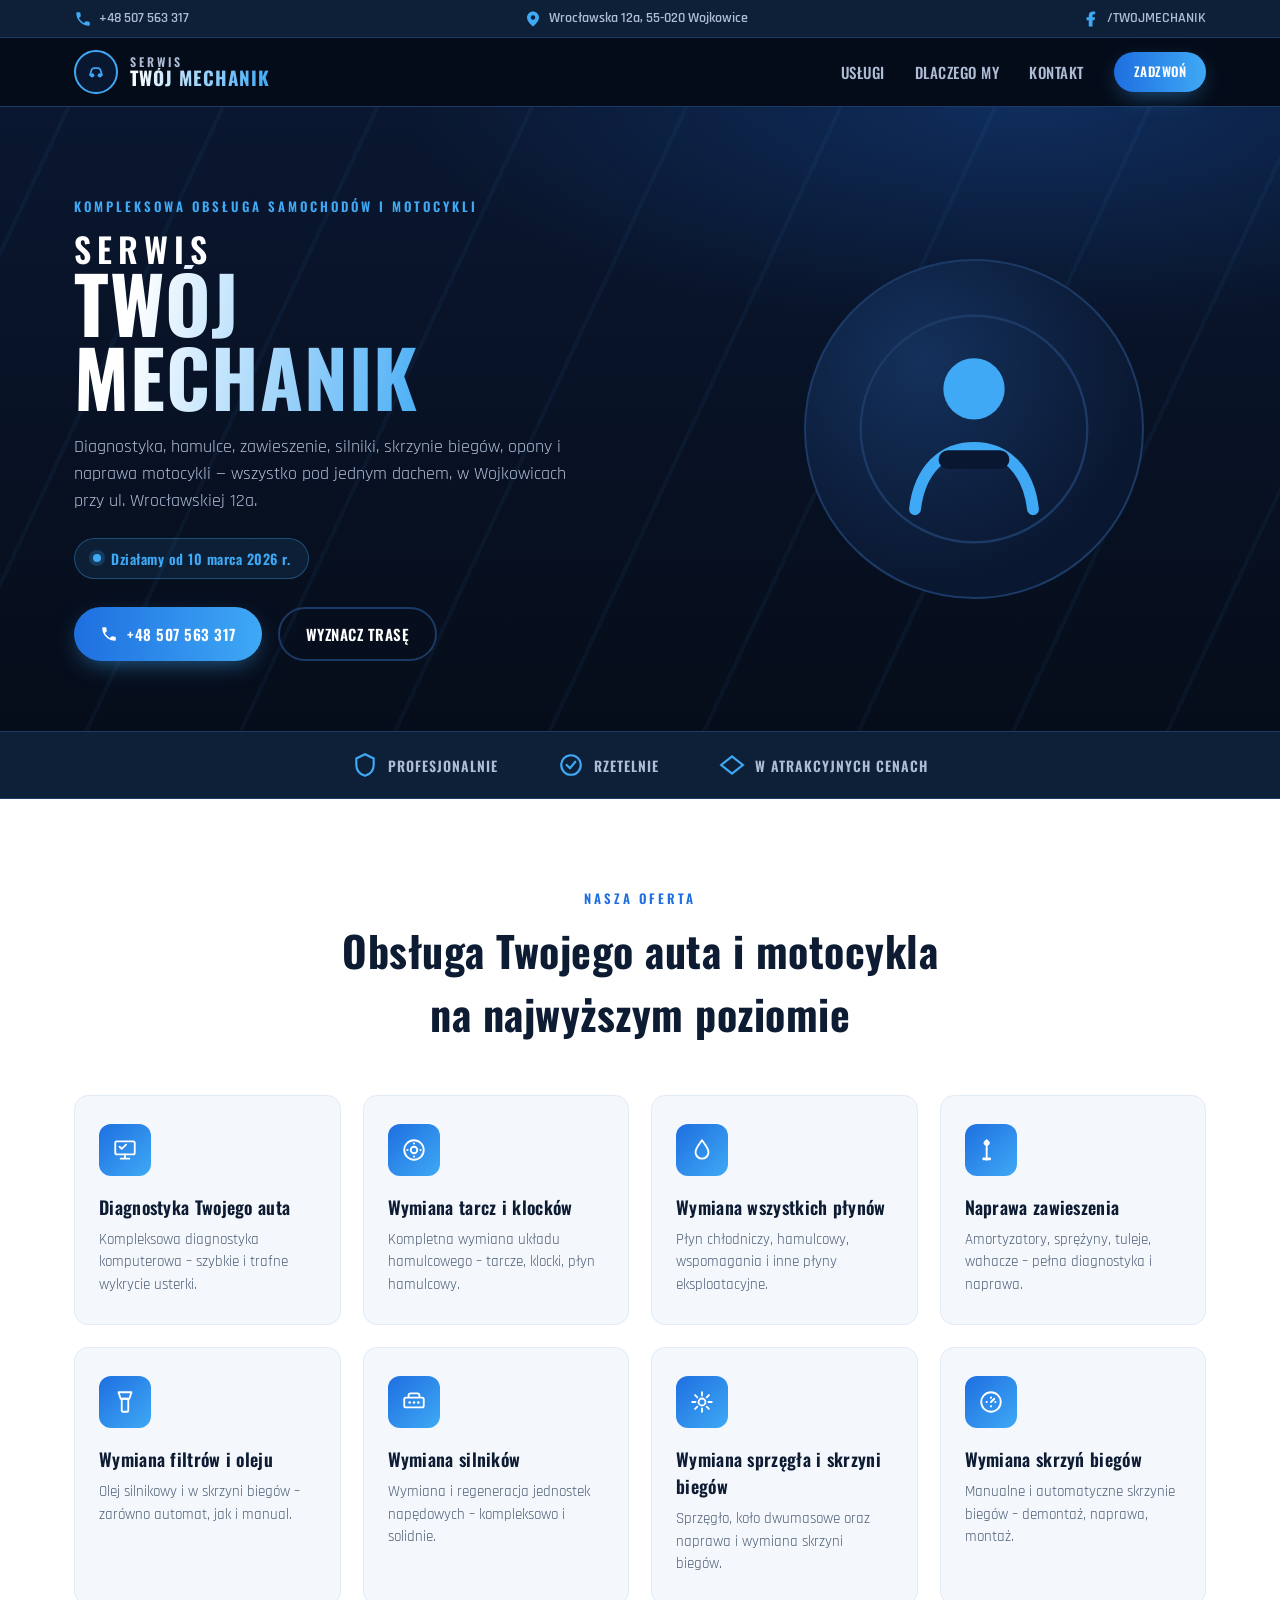
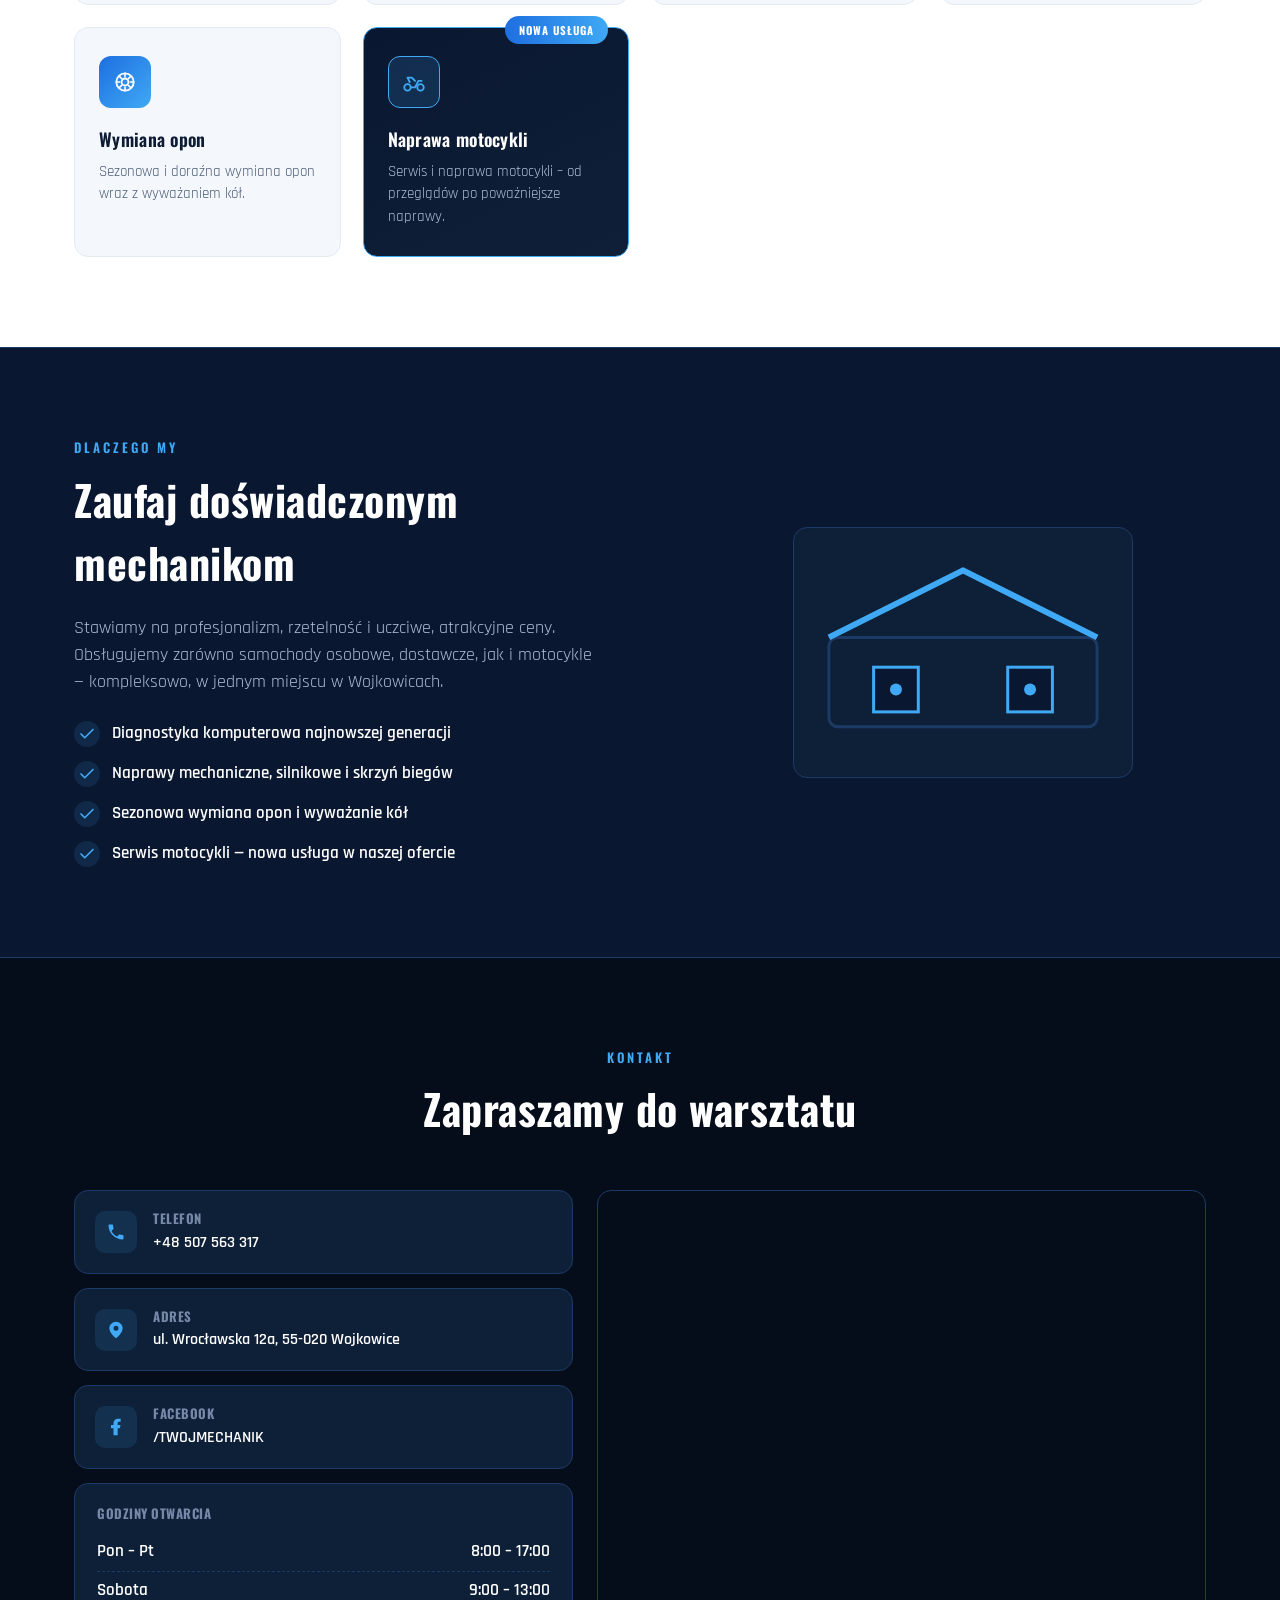
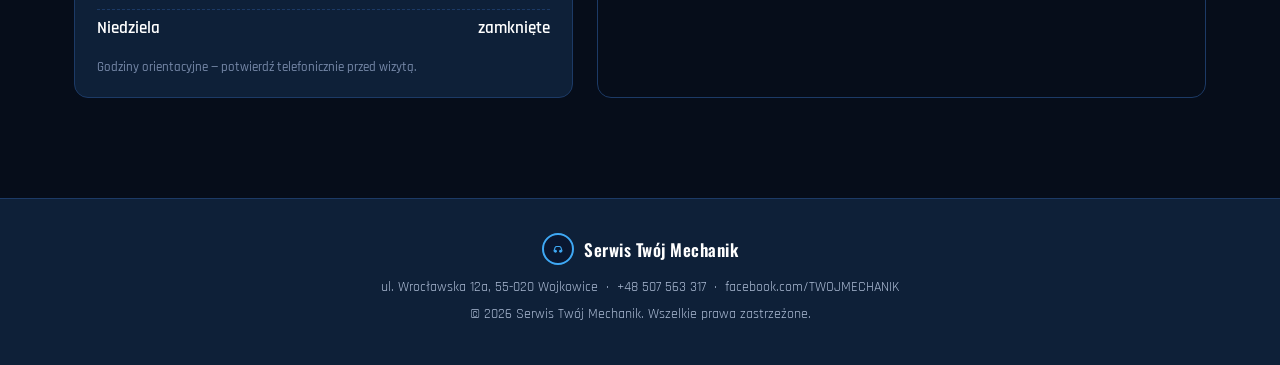
==== index.html @ d45b9e7a "Add landing page for Serwis Twój Mechanik Single-page site styled after the promotional flyer: dark " ====
<!DOCTYPE html>
<html lang="pl">
<head>
<meta charset="UTF-8">
<meta name="viewport" content="width=device-width, initial-scale=1.0">
<title>Twój Mechanik – Serwis Samochodowy i Motocyklowy | Wojkowice</title>
<meta name="description" content="Serwis Twój Mechanik w Wojkowicach – kompleksowa obsługa samochodów i motocykli. Diagnostyka, hamulce, zawieszenie, silniki, skrzynie biegów, opony. Profesjonalnie, rzetelnie, w atrakcyjnych cenach.">
<meta name="theme-color" content="#0a1730">

<meta property="og:type" content="business.business">
<meta property="og:title" content="Serwis Twój Mechanik – Wojkowice">
<meta property="og:description" content="Kompleksowa obsługa samochodów i motocykli. Diagnostyka, hamulce, zawieszenie, silniki, skrzynie biegów, opony, naprawa motocykli.">
<meta property="og:locale" content="pl_PL">

<link rel="icon" href="data:image/svg+xml,%3Csvg xmlns='http://www.w3.org/2000/svg' viewBox='0 0 100 100'%3E%3Crect width='100' height='100' rx='20' fill='%230a1730'/%3E%3Cpath d='M25 62 L32 40 Q35 34 42 34 L58 34 Q65 34 68 40 L75 62' stroke='%233fa9f5' stroke-width='6' fill='none' stroke-linecap='round' stroke-linejoin='round'/%3E%3Ccircle cx='34' cy='64' r='8' fill='%233fa9f5'/%3E%3Ccircle cx='66' cy='64' r='8' fill='%233fa9f5'/%3E%3C/svg%3E">

<link rel="preconnect" href="https://fonts.googleapis.com">
<link rel="preconnect" href="https://fonts.gstatic.com" crossorigin>
<link href="https://fonts.googleapis.com/css2?family=Oswald:wght@500;600;700&family=Rajdhani:wght@500;600;700&display=swap" rel="stylesheet">

<link rel="stylesheet" href="css/style.css">
</head>
<body>

<div class="topbar">
  <div class="container topbar-inner">
    <a href="tel:+48507563317" class="topbar-item">
      <svg class="icon-sm" viewBox="0 0 24 24"><path d="M6.6 10.8c1.4 2.8 3.8 5.1 6.6 6.6l2.2-2.2c.3-.3.7-.4 1-.2 1.1.4 2.3.6 3.6.6.6 0 1 .4 1 1V20c0 .6-.4 1-1 1C10.9 21 3 13.1 3 3.9c0-.6.4-1 1-1h3.5c.6 0 1 .4 1 1 0 1.2.2 2.4.6 3.6.1.4 0 .8-.3 1L6.6 10.8z"/></svg>
      +48 507 563 317
    </a>
    <a href="https://www.google.com/maps/search/?api=1&query=Wroc%C5%82awska+12a%2C+55-020+Wojkowice" target="_blank" rel="noopener" class="topbar-item">
      <svg class="icon-sm" viewBox="0 0 24 24"><path d="M12 2C7.6 2 4 5.6 4 10c0 6 8 12 8 12s8-6 8-12c0-4.4-3.6-8-8-8zm0 11a3 3 0 110-6 3 3 0 010 6z"/></svg>
      Wrocławska 12a, 55-020 Wojkowice
    </a>
    <a href="https://www.facebook.com/TWOJMECHANIK" target="_blank" rel="noopener" class="topbar-item topbar-fb">
      <svg class="icon-sm" viewBox="0 0 24 24"><path d="M14 13.5h2.5l1-4H14v-2c0-1 .3-1.8 1.9-1.8H17.6V2.1C17.3 2.1 16 2 14.5 2 11.3 2 9 4 9 7.5v2H6v4h3V22h5V13.5z"/></svg>
      /TWOJMECHANIK
    </a>
  </div>
</div>

<header class="navbar">
  <div class="container navbar-inner">
    <a href="#top" class="logo">
      <span class="logo-badge">
        <svg viewBox="0 0 100 100"><path d="M25 62 L32 40 Q35 34 42 34 L58 34 Q65 34 68 40 L75 62" stroke="#3fa9f5" stroke-width="7" fill="none" stroke-linecap="round" stroke-linejoin="round"/><circle cx="34" cy="64" r="9" fill="#3fa9f5"/><circle cx="66" cy="64" r="9" fill="#3fa9f5"/></svg>
      </span>
      <span class="logo-text">
        <span class="logo-line1">SERWIS</span>
        <span class="logo-line2">TWÓJ MECHANIK</span>
      </span>
    </a>

    <nav class="nav-links" id="navLinks">
      <a href="#uslugi">Usługi</a>
      <a href="#dlaczego-my">Dlaczego my</a>
      <a href="#kontakt">Kontakt</a>
      <a href="tel:+48507563317" class="btn btn-primary btn-small">Zadzwoń</a>
    </nav>

    <button class="nav-toggle" id="navToggle" aria-label="Otwórz menu">
      <span></span><span></span><span></span>
    </button>
  </div>
</header>

<main id="top">

  <section class="hero">
    <div class="hero-stripes" aria-hidden="true"></div>
    <div class="container hero-inner">
      <div class="hero-text">
        <p class="eyebrow">Kompleksowa obsługa samochodów i motocykli</p>
        <h1>
          <span class="h1-top">SERWIS</span>
          <span class="h1-main">TWÓJ<br>MECHANIK</span>
        </h1>
        <p class="hero-desc">Diagnostyka, hamulce, zawieszenie, silniki, skrzynie biegów, opony i naprawa motocykli — wszystko pod jednym dachem, w Wojkowicach przy ul. Wrocławskiej 12a.</p>

        <div class="hero-badge">
          <span class="hero-badge-dot"></span>
          Działamy od 10 marca 2026 r.
        </div>

        <div class="hero-actions">
          <a href="tel:+48507563317" class="btn btn-primary">
            <svg class="icon-sm" viewBox="0 0 24 24"><path d="M6.6 10.8c1.4 2.8 3.8 5.1 6.6 6.6l2.2-2.2c.3-.3.7-.4 1-.2 1.1.4 2.3.6 3.6.6.6 0 1 .4 1 1V20c0 .6-.4 1-1 1C10.9 21 3 13.1 3 3.9c0-.6.4-1 1-1h3.5c.6 0 1 .4 1 1 0 1.2.2 2.4.6 3.6.1.4 0 .8-.3 1L6.6 10.8z"/></svg>
            +48 507 563 317
          </a>
          <a href="https://www.google.com/maps/search/?api=1&query=Wroc%C5%82awska+12a%2C+55-020+Wojkowice" target="_blank" rel="noopener" class="btn btn-outline">Wyznacz trasę</a>
        </div>
      </div>

      <div class="hero-visual" aria-hidden="true">
        <div class="hero-visual-card">
          <svg viewBox="0 0 200 200" class="hero-mechanic">
            <circle cx="100" cy="100" r="96" fill="none" stroke="#1c3a66" stroke-width="2"/>
            <circle cx="100" cy="66" r="26" fill="#3fa9f5"/>
            <path d="M50 168c4-34 24-52 50-52s46 18 50 52" fill="none" stroke="#3fa9f5" stroke-width="10" stroke-linecap="round"/>
            <rect x="70" y="118" width="60" height="16" rx="8" fill="#0a1730"/>
          </svg>
        </div>
      </div>
    </div>
  </section>

  <section class="strip">
    <div class="container strip-inner">
      <div class="strip-item"><svg class="icon-md" viewBox="0 0 24 24"><path d="M12 2l8 4v6c0 5-3.4 8.6-8 10-4.6-1.4-8-5-8-10V6l8-4z"/></svg> Profesjonalnie</div>
      <div class="strip-item"><svg class="icon-md" viewBox="0 0 24 24"><circle cx="12" cy="12" r="9" fill="none" stroke="currentColor" stroke-width="2"/><path d="M8 12l3 3 5-6" fill="none" stroke="currentColor" stroke-width="2" stroke-linecap="round" stroke-linejoin="round"/></svg> Rzetelnie</div>
      <div class="strip-item"><svg class="icon-md" viewBox="0 0 24 24"><path d="M2 12l10-8 10 8-10 8-10-8z" fill="none" stroke="currentColor" stroke-width="2"/></svg> W atrakcyjnych cenach</div>
    </div>
  </section>

  <section id="uslugi" class="services">
    <div class="container">
      <p class="section-eyebrow">Nasza oferta</p>
      <h2 class="section-title">Obsługa Twojego auta i motocykla<br>na najwyższym poziomie</h2>

      <div class="services-grid">

        <div class="service-card">
          <div class="service-icon"><svg viewBox="0 0 24 24"><rect x="3" y="4" width="18" height="12" rx="1.5" fill="none" stroke="currentColor" stroke-width="1.7"/><path d="M8 20h8M12 16v4" stroke="currentColor" stroke-width="1.7" stroke-linecap="round"/><path d="M7 9l2 2 4-4" fill="none" stroke="currentColor" stroke-width="1.7" stroke-linecap="round" stroke-linejoin="round"/></svg></div>
          <h3>Diagnostyka Twojego auta</h3>
          <p>Kompleksowa diagnostyka komputerowa – szybkie i trafne wykrycie usterki.</p>
        </div>

        <div class="service-card">
          <div class="service-icon"><svg viewBox="0 0 24 24"><circle cx="12" cy="12" r="9" fill="none" stroke="currentColor" stroke-width="1.7"/><circle cx="12" cy="12" r="3" fill="none" stroke="currentColor" stroke-width="1.7"/><circle cx="12" cy="6" r="1" fill="currentColor"/><circle cx="18" cy="12" r="1" fill="currentColor"/><circle cx="12" cy="18" r="1" fill="currentColor"/><circle cx="6" cy="12" r="1" fill="currentColor"/></svg></div>
          <h3>Wymiana tarcz i klocków</h3>
          <p>Kompletna wymiana układu hamulcowego – tarcze, klocki, płyn hamulcowy.</p>
        </div>

        <div class="service-card">
          <div class="service-icon"><svg viewBox="0 0 24 24"><path d="M12 3c3 4 6 7.5 6 11a6 6 0 01-12 0c0-3.5 3-7 6-11z" fill="none" stroke="currentColor" stroke-width="1.7" stroke-linejoin="round"/></svg></div>
          <h3>Wymiana wszystkich płynów</h3>
          <p>Płyn chłodniczy, hamulcowy, wspomagania i inne płyny eksploatacyjne.</p>
        </div>

        <div class="service-card">
          <div class="service-icon"><svg viewBox="0 0 24 24"><path d="M8 3v5M8 3l-2 2M8 3l2 2M8 8v3M8 8l-2-2M8 8l2-2" stroke="currentColor" stroke-width="1.7" stroke-linecap="round" fill="none"/><path d="M8 11v10" stroke="currentColor" stroke-width="1.7" stroke-linecap="round"/><rect x="4" y="19" width="8" height="2.5" rx="1" fill="currentColor"/></svg></div>
          <h3>Naprawa zawieszenia</h3>
          <p>Amortyzatory, sprężyny, tuleje, wahacze – pełna diagnostyka i naprawa.</p>
        </div>

        <div class="service-card">
          <div class="service-icon"><svg viewBox="0 0 24 24"><path d="M6 3h12l-2 6H8L6 3z" fill="none" stroke="currentColor" stroke-width="1.7" stroke-linejoin="round"/><rect x="9" y="9" width="6" height="12" rx="1" fill="none" stroke="currentColor" stroke-width="1.7"/></svg></div>
          <h3>Wymiana filtrów i oleju</h3>
          <p>Olej silnikowy i w skrzyni biegów – zarówno automat, jak i manual.</p>
        </div>

        <div class="service-card">
          <div class="service-icon"><svg viewBox="0 0 24 24"><rect x="3" y="8" width="18" height="9" rx="1.5" fill="none" stroke="currentColor" stroke-width="1.7"/><path d="M7 8V6a2 2 0 012-2h6a2 2 0 012 2v2" fill="none" stroke="currentColor" stroke-width="1.7"/><circle cx="8" cy="12.5" r="1.2" fill="currentColor"/><circle cx="12" cy="12.5" r="1.2" fill="currentColor"/><circle cx="16" cy="12.5" r="1.2" fill="currentColor"/></svg></div>
          <h3>Wymiana silników</h3>
          <p>Wymiana i regeneracja jednostek napędowych – kompleksowo i solidnie.</p>
        </div>

        <div class="service-card">
          <div class="service-icon"><svg viewBox="0 0 24 24"><circle cx="12" cy="12" r="3.2" fill="none" stroke="currentColor" stroke-width="1.7"/><path d="M12 3v3M12 18v3M3 12h3M18 12h3M5.6 5.6l2.1 2.1M16.3 16.3l2.1 2.1M18.4 5.6l-2.1 2.1M7.7 16.3l-2.1 2.1" stroke="currentColor" stroke-width="1.7" stroke-linecap="round"/></svg></div>
          <h3>Wymiana sprzęgła i skrzyni biegów</h3>
          <p>Sprzęgło, koło dwumasowe oraz naprawa i wymiana skrzyni biegów.</p>
        </div>

        <div class="service-card">
          <div class="service-icon"><svg viewBox="0 0 24 24"><circle cx="12" cy="12" r="9" fill="none" stroke="currentColor" stroke-width="1.7"/><circle cx="8" cy="12" r="1" fill="currentColor"/><circle cx="12" cy="8" r="1" fill="currentColor"/><circle cx="16" cy="12" r="1" fill="currentColor"/><circle cx="12" cy="16" r="1" fill="currentColor"/><path d="M12 12l3-3" stroke="currentColor" stroke-width="1.7" stroke-linecap="round"/></svg></div>
          <h3>Wymiana skrzyń biegów</h3>
          <p>Manualne i automatyczne skrzynie biegów – demontaż, naprawa, montaż.</p>
        </div>

        <div class="service-card">
          <div class="service-icon"><svg viewBox="0 0 24 24"><circle cx="12" cy="12" r="8" fill="none" stroke="currentColor" stroke-width="1.7"/><circle cx="12" cy="12" r="3.2" fill="none" stroke="currentColor" stroke-width="1.7"/><path d="M12 4v3M12 17v3M20 12h-3M7 12H4M17 7l-2 2M9 15l-2 2M17 17l-2-2M9 9L7 7" stroke="currentColor" stroke-width="1.5" stroke-linecap="round"/></svg></div>
          <h3>Wymiana opon</h3>
          <p>Sezonowa i doraźna wymiana opon wraz z wyważaniem kół.</p>
        </div>

        <div class="service-card service-card-highlight">
          <span class="badge-new">Nowa usługa</span>
          <div class="service-icon"><svg viewBox="0 0 24 24"><circle cx="6" cy="17" r="3" fill="none" stroke="currentColor" stroke-width="1.7"/><circle cx="18" cy="17" r="3" fill="none" stroke="currentColor" stroke-width="1.7"/><path d="M9 17h4l3-6h3M13 11L10 8H6l2 4" fill="none" stroke="currentColor" stroke-width="1.7" stroke-linecap="round" stroke-linejoin="round"/></svg></div>
          <h3>Naprawa motocykli</h3>
          <p>Serwis i naprawa motocykli – od przeglądów po poważniejsze naprawy.</p>
        </div>

      </div>
    </div>
  </section>

  <section id="dlaczego-my" class="why">
    <div class="container why-inner">
      <div class="why-text">
        <p class="section-eyebrow">Dlaczego my</p>
        <h2 class="section-title">Zaufaj doświadczonym mechanikom</h2>
        <p class="hero-desc">Stawiamy na profesjonalizm, rzetelność i uczciwe, atrakcyjne ceny. Obsługujemy zarówno samochody osobowe, dostawcze, jak i motocykle — kompleksowo, w jednym miejscu w Wojkowicach.</p>
        <ul class="why-list">
          <li><svg class="icon-sm" viewBox="0 0 24 24"><path d="M20 6L9 17l-5-5" fill="none" stroke="currentColor" stroke-width="2.2" stroke-linecap="round" stroke-linejoin="round"/></svg> Diagnostyka komputerowa najnowszej generacji</li>
          <li><svg class="icon-sm" viewBox="0 0 24 24"><path d="M20 6L9 17l-5-5" fill="none" stroke="currentColor" stroke-width="2.2" stroke-linecap="round" stroke-linejoin="round"/></svg> Naprawy mechaniczne, silnikowe i skrzyń biegów</li>
          <li><svg class="icon-sm" viewBox="0 0 24 24"><path d="M20 6L9 17l-5-5" fill="none" stroke="currentColor" stroke-width="2.2" stroke-linecap="round" stroke-linejoin="round"/></svg> Sezonowa wymiana opon i wyważanie kół</li>
          <li><svg class="icon-sm" viewBox="0 0 24 24"><path d="M20 6L9 17l-5-5" fill="none" stroke="currentColor" stroke-width="2.2" stroke-linecap="round" stroke-linejoin="round"/></svg> Serwis motocykli — nowa usługa w naszej ofercie</li>
        </ul>
      </div>
      <div class="why-visual" aria-hidden="true">
        <div class="why-card">
          <svg viewBox="0 0 200 140" class="garage-illustration">
            <rect x="10" y="60" width="180" height="60" rx="6" fill="#0e2038" stroke="#1c3a66" stroke-width="2"/>
            <path d="M10 60l90-45 90 45" fill="none" stroke="#3fa9f5" stroke-width="4" stroke-linejoin="round"/>
            <rect x="40" y="80" width="30" height="30" fill="#0a1730" stroke="#3fa9f5" stroke-width="2"/>
            <rect x="130" y="80" width="30" height="30" fill="#0a1730" stroke="#3fa9f5" stroke-width="2"/>
            <circle cx="55" cy="95" r="4" fill="#3fa9f5"/>
            <circle cx="145" cy="95" r="4" fill="#3fa9f5"/>
          </svg>
        </div>
      </div>
    </div>
  </section>

  <section id="kontakt" class="contact">
    <div class="container">
      <p class="section-eyebrow section-eyebrow-light">Kontakt</p>
      <h2 class="section-title section-title-light">Zapraszamy do warsztatu</h2>

      <div class="contact-grid">
        <div class="contact-info">

          <a class="contact-card" href="tel:+48507563317">
            <span class="contact-icon"><svg viewBox="0 0 24 24"><path d="M6.6 10.8c1.4 2.8 3.8 5.1 6.6 6.6l2.2-2.2c.3-.3.7-.4 1-.2 1.1.4 2.3.6 3.6.6.6 0 1 .4 1 1V20c0 .6-.4 1-1 1C10.9 21 3 13.1 3 3.9c0-.6.4-1 1-1h3.5c.6 0 1 .4 1 1 0 1.2.2 2.4.6 3.6.1.4 0 .8-.3 1L6.6 10.8z"/></svg></span>
            <span>
              <strong>Telefon</strong>
              <span>+48 507 563 317</span>
            </span>
          </a>

          <a class="contact-card" href="https://www.google.com/maps/search/?api=1&query=Wroc%C5%82awska+12a%2C+55-020+Wojkowice" target="_blank" rel="noopener">
            <span class="contact-icon"><svg viewBox="0 0 24 24"><path d="M12 2C7.6 2 4 5.6 4 10c0 6 8 12 8 12s8-6 8-12c0-4.4-3.6-8-8-8zm0 11a3 3 0 110-6 3 3 0 010 6z"/></svg></span>
            <span>
              <strong>Adres</strong>
              <span>ul. Wrocławska 12a, 55-020 Wojkowice</span>
            </span>
          </a>

          <a class="contact-card" href="https://www.facebook.com/TWOJMECHANIK" target="_blank" rel="noopener">
            <span class="contact-icon"><svg viewBox="0 0 24 24"><path d="M14 13.5h2.5l1-4H14v-2c0-1 .3-1.8 1.9-1.8H17.6V2.1C17.3 2.1 16 2 14.5 2 11.3 2 9 4 9 7.5v2H6v4h3V22h5V13.5z"/></svg></span>
            <span>
              <strong>Facebook</strong>
              <span>/TWOJMECHANIK</span>
            </span>
          </a>

          <div class="contact-hours">
            <strong>Godziny otwarcia</strong>
            <div class="hours-row"><span>Pon – Pt</span><span>8:00 – 17:00</span></div>
            <div class="hours-row"><span>Sobota</span><span>9:00 – 13:00</span></div>
            <div class="hours-row"><span>Niedziela</span><span>zamknięte</span></div>
            <p class="hours-note">Godziny orientacyjne — potwierdź telefonicznie przed wizytą.</p>
          </div>
        </div>

        <div class="contact-map">
          <iframe
            title="Mapa dojazdu – Serwis Twój Mechanik, Wrocławska 12a, Wojkowice"
            src="https://www.google.com/maps?q=Wroc%C5%82awska+12a,+55-020+Wojkowice&output=embed"
            width="100%" height="100%" style="border:0" allowfullscreen="" loading="lazy"
            referrerpolicy="no-referrer-when-downgrade">
          </iframe>
        </div>
      </div>
    </div>
  </section>

</main>

<footer class="footer">
  <div class="container footer-inner">
    <div class="footer-brand">
      <span class="logo-badge">
        <svg viewBox="0 0 100 100"><path d="M25 62 L32 40 Q35 34 42 34 L58 34 Q65 34 68 40 L75 62" stroke="#3fa9f5" stroke-width="7" fill="none" stroke-linecap="round" stroke-linejoin="round"/><circle cx="34" cy="64" r="9" fill="#3fa9f5"/><circle cx="66" cy="64" r="9" fill="#3fa9f5"/></svg>
      </span>
      <span>Serwis Twój Mechanik</span>
    </div>
    <p>ul. Wrocławska 12a, 55-020 Wojkowice &nbsp;·&nbsp; +48 507 563 317 &nbsp;·&nbsp; facebook.com/TWOJMECHANIK</p>
    <p class="footer-copy">&copy; <span id="year"></span> Serwis Twój Mechanik. Wszelkie prawa zastrzeżone.</p>
  </div>
</footer>

<a href="tel:+48507563317" class="fab-call" aria-label="Zadzwoń do warsztatu">
  <svg viewBox="0 0 24 24"><path d="M6.6 10.8c1.4 2.8 3.8 5.1 6.6 6.6l2.2-2.2c.3-.3.7-.4 1-.2 1.1.4 2.3.6 3.6.6.6 0 1 .4 1 1V20c0 .6-.4 1-1 1C10.9 21 3 13.1 3 3.9c0-.6.4-1 1-1h3.5c.6 0 1 .4 1 1 0 1.2.2 2.4.6 3.6.1.4 0 .8-.3 1L6.6 10.8z"/></svg>
</a>

<script src="js/main.js"></script>
</body>
</html>
---- css/style.css ----
:root {
  --bg-dark: #060d1a;
  --bg-navy: #0a1730;
  --bg-navy-light: #0e2038;
  --border-navy: #1c3a66;
  --accent-blue: #1e6fe0;
  --accent-cyan: #3fa9f5;
  --white: #ffffff;
  --gray: #aebdd6;
  --gray-dark: #7688a8;
  --font-head: 'Oswald', sans-serif;
  --font-body: 'Rajdhani', sans-serif;
  --radius: 14px;
}

* { box-sizing: border-box; }
html { scroll-behavior: smooth; }

body {
  margin: 0;
  background: var(--bg-dark);
  color: var(--white);
  font-family: var(--font-body);
  font-size: 17px;
  line-height: 1.5;
}

img, svg { display: block; max-width: 100%; }

.container {
  max-width: 1180px;
  margin: 0 auto;
  padding: 0 24px;
}

a { color: inherit; text-decoration: none; }

.icon-sm { width: 18px; height: 18px; fill: currentColor; flex-shrink: 0; }
.icon-md { width: 26px; height: 26px; fill: none; stroke: currentColor; stroke-width: 2; flex-shrink: 0; }

/* ---------- Top bar ---------- */
.topbar {
  background: var(--bg-navy-light);
  border-bottom: 1px solid var(--border-navy);
  font-family: var(--font-body);
  font-weight: 600;
  font-size: 14px;
}
.topbar-inner {
  display: flex;
  justify-content: space-between;
  align-items: center;
  gap: 20px;
  padding: 8px 24px;
  flex-wrap: wrap;
}
.topbar-item {
  display: inline-flex;
  align-items: center;
  gap: 7px;
  color: var(--gray);
  transition: color .15s ease;
}
.topbar-item .icon-sm { fill: var(--accent-cyan); }
.topbar-item:hover { color: var(--white); }

/* ---------- Navbar ---------- */
.navbar {
  position: sticky;
  top: 0;
  z-index: 50;
  background: rgba(6, 13, 26, 0.92);
  backdrop-filter: blur(8px);
  border-bottom: 1px solid var(--border-navy);
}
.navbar-inner {
  display: flex;
  align-items: center;
  justify-content: space-between;
  padding: 12px 24px;
}
.logo {
  display: flex;
  align-items: center;
  gap: 12px;
}
.logo-badge {
  width: 44px;
  height: 44px;
  border-radius: 50%;
  background: var(--bg-navy);
  border: 2px solid var(--accent-cyan);
  display: flex;
  align-items: center;
  justify-content: center;
  padding: 8px;
  flex-shrink: 0;
}
.logo-text {
  display: flex;
  flex-direction: column;
  line-height: 1.05;
  font-family: var(--font-head);
}
.logo-line1 {
  font-size: 12px;
  letter-spacing: 3px;
  color: var(--gray);
  font-weight: 600;
}
.logo-line2 {
  font-size: 19px;
  font-weight: 700;
  letter-spacing: 1px;
  background: linear-gradient(90deg, #ffffff 0%, var(--accent-cyan) 100%);
  -webkit-background-clip: text;
  background-clip: text;
  color: transparent;
}

.nav-links {
  display: flex;
  align-items: center;
  gap: 30px;
  font-family: var(--font-head);
  font-weight: 500;
  letter-spacing: .5px;
  font-size: 15px;
  text-transform: uppercase;
}
.nav-links a:not(.btn) {
  color: var(--gray);
  transition: color .15s ease;
}
.nav-links a:not(.btn):hover { color: var(--white); }

.nav-toggle {
  display: none;
  flex-direction: column;
  gap: 5px;
  background: none;
  border: none;
  cursor: pointer;
  padding: 6px;
}
.nav-toggle span {
  width: 24px;
  height: 2px;
  background: var(--white);
  border-radius: 2px;
}

/* ---------- Buttons ---------- */
.btn {
  display: inline-flex;
  align-items: center;
  gap: 9px;
  font-family: var(--font-head);
  font-weight: 600;
  letter-spacing: .5px;
  text-transform: uppercase;
  font-size: 15px;
  padding: 14px 26px;
  border-radius: 999px;
  transition: transform .15s ease, box-shadow .15s ease, background .15s ease;
  white-space: nowrap;
}
.btn-primary {
  background: linear-gradient(90deg, var(--accent-blue), var(--accent-cyan));
  color: var(--white);
  box-shadow: 0 8px 24px -8px rgba(63, 169, 245, .6);
}
.btn-primary:hover { transform: translateY(-2px); box-shadow: 0 12px 28px -8px rgba(63, 169, 245, .75); }
.btn-outline {
  border: 2px solid var(--border-navy);
  color: var(--white);
}
.btn-outline:hover { border-color: var(--accent-cyan); color: var(--accent-cyan); }
.btn-small { padding: 10px 20px; font-size: 13px; }

/* ---------- Hero ---------- */
.hero {
  position: relative;
  overflow: hidden;
  padding: 90px 0 70px;
  background:
    radial-gradient(ellipse 80% 60% at 80% 0%, rgba(30, 111, 224, .25), transparent 60%),
    linear-gradient(180deg, var(--bg-navy) 0%, var(--bg-dark) 100%);
}
.hero-stripes {
  position: absolute;
  inset: 0;
  background:
    repeating-linear-gradient(115deg, transparent 0 60px, rgba(63,169,245,.05) 60px 64px, transparent 64px 140px);
  pointer-events: none;
}
.hero-inner {
  position: relative;
  display: grid;
  grid-template-columns: 1.15fr .85fr;
  align-items: center;
  gap: 40px;
}
.eyebrow {
  font-family: var(--font-head);
  text-transform: uppercase;
  letter-spacing: 3px;
  font-size: 13px;
  color: var(--accent-cyan);
  font-weight: 600;
  margin: 0 0 16px;
}
.hero h1 {
  margin: 0 0 20px;
  font-family: var(--font-head);
  line-height: .95;
}
.h1-top {
  display: block;
  font-size: clamp(24px, 3.4vw, 34px);
  letter-spacing: 6px;
  color: var(--white);
  font-weight: 600;
}
.h1-main {
  display: block;
  font-size: clamp(44px, 7vw, 78px);
  font-weight: 700;
  letter-spacing: 1px;
  background: linear-gradient(100deg, #ffffff 10%, var(--accent-cyan) 60%, var(--accent-blue) 100%);
  -webkit-background-clip: text;
  background-clip: text;
  color: transparent;
}
.hero-desc {
  color: var(--gray);
  font-size: 18px;
  max-width: 520px;
  margin: 0 0 24px;
}
.hero-badge {
  display: inline-flex;
  align-items: center;
  gap: 10px;
  background: rgba(63, 169, 245, .1);
  border: 1px solid rgba(63, 169, 245, .35);
  color: var(--accent-cyan);
  font-family: var(--font-head);
  font-weight: 600;
  letter-spacing: .5px;
  font-size: 14px;
  padding: 9px 18px;
  border-radius: 999px;
  margin-bottom: 28px;
}
.hero-badge-dot {
  width: 8px;
  height: 8px;
  border-radius: 50%;
  background: var(--accent-cyan);
  box-shadow: 0 0 0 4px rgba(63, 169, 245, .2);
}
.hero-actions {
  display: flex;
  gap: 16px;
  flex-wrap: wrap;
}

.hero-visual { display: flex; justify-content: center; }
.hero-visual-card {
  width: 100%;
  max-width: 340px;
  aspect-ratio: 1 / 1;
  border-radius: 50%;
  background: radial-gradient(circle at 35% 30%, #14315c, var(--bg-navy) 70%);
  border: 2px solid var(--border-navy);
  display: flex;
  align-items: center;
  justify-content: center;
  padding: 50px;
}
.hero-mechanic { width: 100%; }

/* ---------- Strip ---------- */
.strip {
  background: var(--bg-navy-light);
  border-top: 1px solid var(--border-navy);
  border-bottom: 1px solid var(--border-navy);
}
.strip-inner {
  display: flex;
  justify-content: center;
  gap: 60px;
  flex-wrap: wrap;
  padding: 20px 24px;
}
.strip-item {
  display: flex;
  align-items: center;
  gap: 10px;
  font-family: var(--font-head);
  text-transform: uppercase;
  letter-spacing: 1px;
  font-weight: 600;
  font-size: 14px;
  color: var(--gray);
}
.strip-item .icon-md { color: var(--accent-cyan); }

/* ---------- Section headings ---------- */
.section-eyebrow {
  font-family: var(--font-head);
  text-transform: uppercase;
  letter-spacing: 3px;
  font-size: 13px;
  font-weight: 600;
  color: var(--accent-blue);
  margin: 0 0 10px;
  text-align: center;
}
.section-eyebrow-light { color: var(--accent-cyan); }
.section-title {
  font-family: var(--font-head);
  font-weight: 700;
  font-size: clamp(28px, 4vw, 42px);
  text-align: center;
  margin: 0 0 50px;
  color: #0d1c33;
  letter-spacing: .5px;
}
.section-title-light { color: var(--white); }

/* ---------- Services ---------- */
.services {
  background: var(--white);
  color: #0d1c33;
  padding: 90px 0;
}
.services .section-eyebrow { color: var(--accent-blue); }
.services-grid {
  display: grid;
  grid-template-columns: repeat(auto-fit, minmax(230px, 1fr));
  gap: 22px;
}
.service-card {
  position: relative;
  background: #f4f8fd;
  border: 1px solid #e2eaf5;
  border-radius: var(--radius);
  padding: 28px 24px;
  transition: transform .18s ease, box-shadow .18s ease, border-color .18s ease;
}
.service-card:hover {
  transform: translateY(-4px);
  box-shadow: 0 16px 32px -18px rgba(20, 60, 120, .35);
  border-color: var(--accent-cyan);
}
.service-icon {
  width: 52px;
  height: 52px;
  border-radius: 12px;
  background: linear-gradient(135deg, var(--accent-blue), var(--accent-cyan));
  display: flex;
  align-items: center;
  justify-content: center;
  margin-bottom: 18px;
  color: var(--white);
}
.service-icon svg { width: 26px; height: 26px; }
.service-card h3 {
  font-family: var(--font-head);
  font-size: 18px;
  font-weight: 600;
  margin: 0 0 8px;
  letter-spacing: .3px;
}
.service-card p {
  margin: 0;
  color: #4c5c74;
  font-size: 15px;
}
.service-card-highlight {
  background: linear-gradient(155deg, #0a1730, #0e2038);
  border-color: var(--accent-cyan);
  color: var(--white);
}
.service-card-highlight p { color: var(--gray); }
.service-card-highlight .service-icon { background: rgba(63,169,245,.15); border: 1px solid var(--accent-cyan); color: var(--accent-cyan); }
.badge-new {
  position: absolute;
  top: -12px;
  right: 20px;
  background: linear-gradient(90deg, var(--accent-blue), var(--accent-cyan));
  color: var(--white);
  font-family: var(--font-head);
  font-size: 11px;
  font-weight: 700;
  letter-spacing: 1px;
  text-transform: uppercase;
  padding: 6px 14px;
  border-radius: 999px;
}

/* ---------- Why us ---------- */
.why {
  background: var(--bg-navy);
  padding: 90px 0;
  border-top: 1px solid var(--border-navy);
  border-bottom: 1px solid var(--border-navy);
}
.why-inner {
  display: grid;
  grid-template-columns: 1.1fr .9fr;
  gap: 50px;
  align-items: center;
}
.why .section-eyebrow, .why .section-title { text-align: left; }
.why .section-eyebrow { color: var(--accent-cyan); }
.why .section-title { color: var(--white); margin-bottom: 20px; }
.why-list {
  list-style: none;
  padding: 0;
  margin: 26px 0 0;
  display: flex;
  flex-direction: column;
  gap: 14px;
}
.why-list li {
  display: flex;
  align-items: center;
  gap: 12px;
  font-weight: 600;
  color: var(--white);
}
.why-list .icon-sm { color: var(--accent-cyan); background: rgba(63,169,245,.12); border-radius: 50%; padding: 4px; width: 26px; height: 26px; }
.why-visual { display: flex; justify-content: center; }
.why-card {
  width: 100%;
  max-width: 340px;
  border-radius: var(--radius);
  padding: 20px;
  background: var(--bg-navy-light);
  border: 1px solid var(--border-navy);
}

/* ---------- Contact ---------- */
.contact {
  background: var(--bg-dark);
  padding: 90px 0 100px;
}
.contact .section-title { color: var(--white); }
.contact-grid {
  display: grid;
  grid-template-columns: .9fr 1.1fr;
  gap: 24px;
}
.contact-info { display: flex; flex-direction: column; gap: 14px; }
.contact-card {
  display: flex;
  align-items: center;
  gap: 16px;
  background: var(--bg-navy-light);
  border: 1px solid var(--border-navy);
  border-radius: var(--radius);
  padding: 18px 20px;
  transition: border-color .15s ease, transform .15s ease;
}
.contact-card:hover { border-color: var(--accent-cyan); transform: translateX(4px); }
.contact-icon {
  width: 42px;
  height: 42px;
  flex-shrink: 0;
  border-radius: 10px;
  background: rgba(63,169,245,.12);
  color: var(--accent-cyan);
  display: flex;
  align-items: center;
  justify-content: center;
}
.contact-icon svg { width: 20px; height: 20px; fill: currentColor; }
.contact-card strong {
  display: block;
  font-family: var(--font-head);
  font-size: 13px;
  text-transform: uppercase;
  letter-spacing: .5px;
  color: var(--gray-dark);
  margin-bottom: 2px;
}
.contact-card span:last-child { font-weight: 600; font-size: 16px; }

.contact-hours {
  background: var(--bg-navy-light);
  border: 1px solid var(--border-navy);
  border-radius: var(--radius);
  padding: 20px 22px;
}
.contact-hours strong {
  display: block;
  font-family: var(--font-head);
  text-transform: uppercase;
  letter-spacing: .5px;
  font-size: 13px;
  color: var(--gray-dark);
  margin-bottom: 10px;
}
.hours-row {
  display: flex;
  justify-content: space-between;
  padding: 6px 0;
  border-bottom: 1px dashed var(--border-navy);
  font-weight: 600;
}
.hours-row:last-of-type { border-bottom: none; }
.hours-note {
  margin: 10px 0 0;
  font-size: 13px;
  color: var(--gray-dark);
  font-weight: 500;
}

.contact-map {
  min-height: 340px;
  border-radius: var(--radius);
  overflow: hidden;
  border: 1px solid var(--border-navy);
}
.contact-map iframe { width: 100%; height: 100%; min-height: 340px; filter: grayscale(.15) contrast(1.05); }

/* ---------- Footer ---------- */
.footer {
  background: var(--bg-navy-light);
  border-top: 1px solid var(--border-navy);
  padding: 34px 0;
}
.footer-inner { text-align: center; }
.footer-brand {
  display: flex;
  align-items: center;
  justify-content: center;
  gap: 10px;
  font-family: var(--font-head);
  font-weight: 600;
  letter-spacing: .5px;
  margin-bottom: 12px;
}
.footer-brand .logo-badge { width: 32px; height: 32px; padding: 6px; }
.footer p { margin: 6px 0; color: var(--gray); font-size: 14px; }
.footer-copy { color: var(--gray-dark); font-size: 12px; }

/* ---------- Floating call button ---------- */
.fab-call {
  position: fixed;
  bottom: 22px;
  right: 22px;
  width: 56px;
  height: 56px;
  border-radius: 50%;
  background: linear-gradient(135deg, var(--accent-blue), var(--accent-cyan));
  display: none;
  align-items: center;
  justify-content: center;
  box-shadow: 0 10px 26px -8px rgba(30,111,224,.7);
  z-index: 60;
}
.fab-call svg { width: 24px; height: 24px; fill: var(--white); }

/* ---------- Responsive ---------- */
@media (max-width: 900px) {
  .hero-inner { grid-template-columns: 1fr; }
  .hero-visual { order: -1; max-width: 220px; margin: 0 auto 20px; }
  .why-inner { grid-template-columns: 1fr; }
  .why-visual { order: -1; }
  .contact-grid { grid-template-columns: 1fr; }
}

@media (max-width: 760px) {
  .topbar-inner { justify-content: center; text-align: center; gap: 10px 20px; }
  .nav-links {
    position: fixed;
    top: 0; right: -100%;
    height: 100vh;
    width: 78%;
    max-width: 320px;
    background: var(--bg-navy);
    border-left: 1px solid var(--border-navy);
    flex-direction: column;
    justify-content: center;
    align-items: flex-start;
    padding: 40px;
    transition: right .25s ease;
  }
  .nav-links.open { right: 0; }
  .nav-toggle { display: flex; }
  .fab-call { display: flex; }
  .services, .why, .contact { padding: 60px 0; }
}
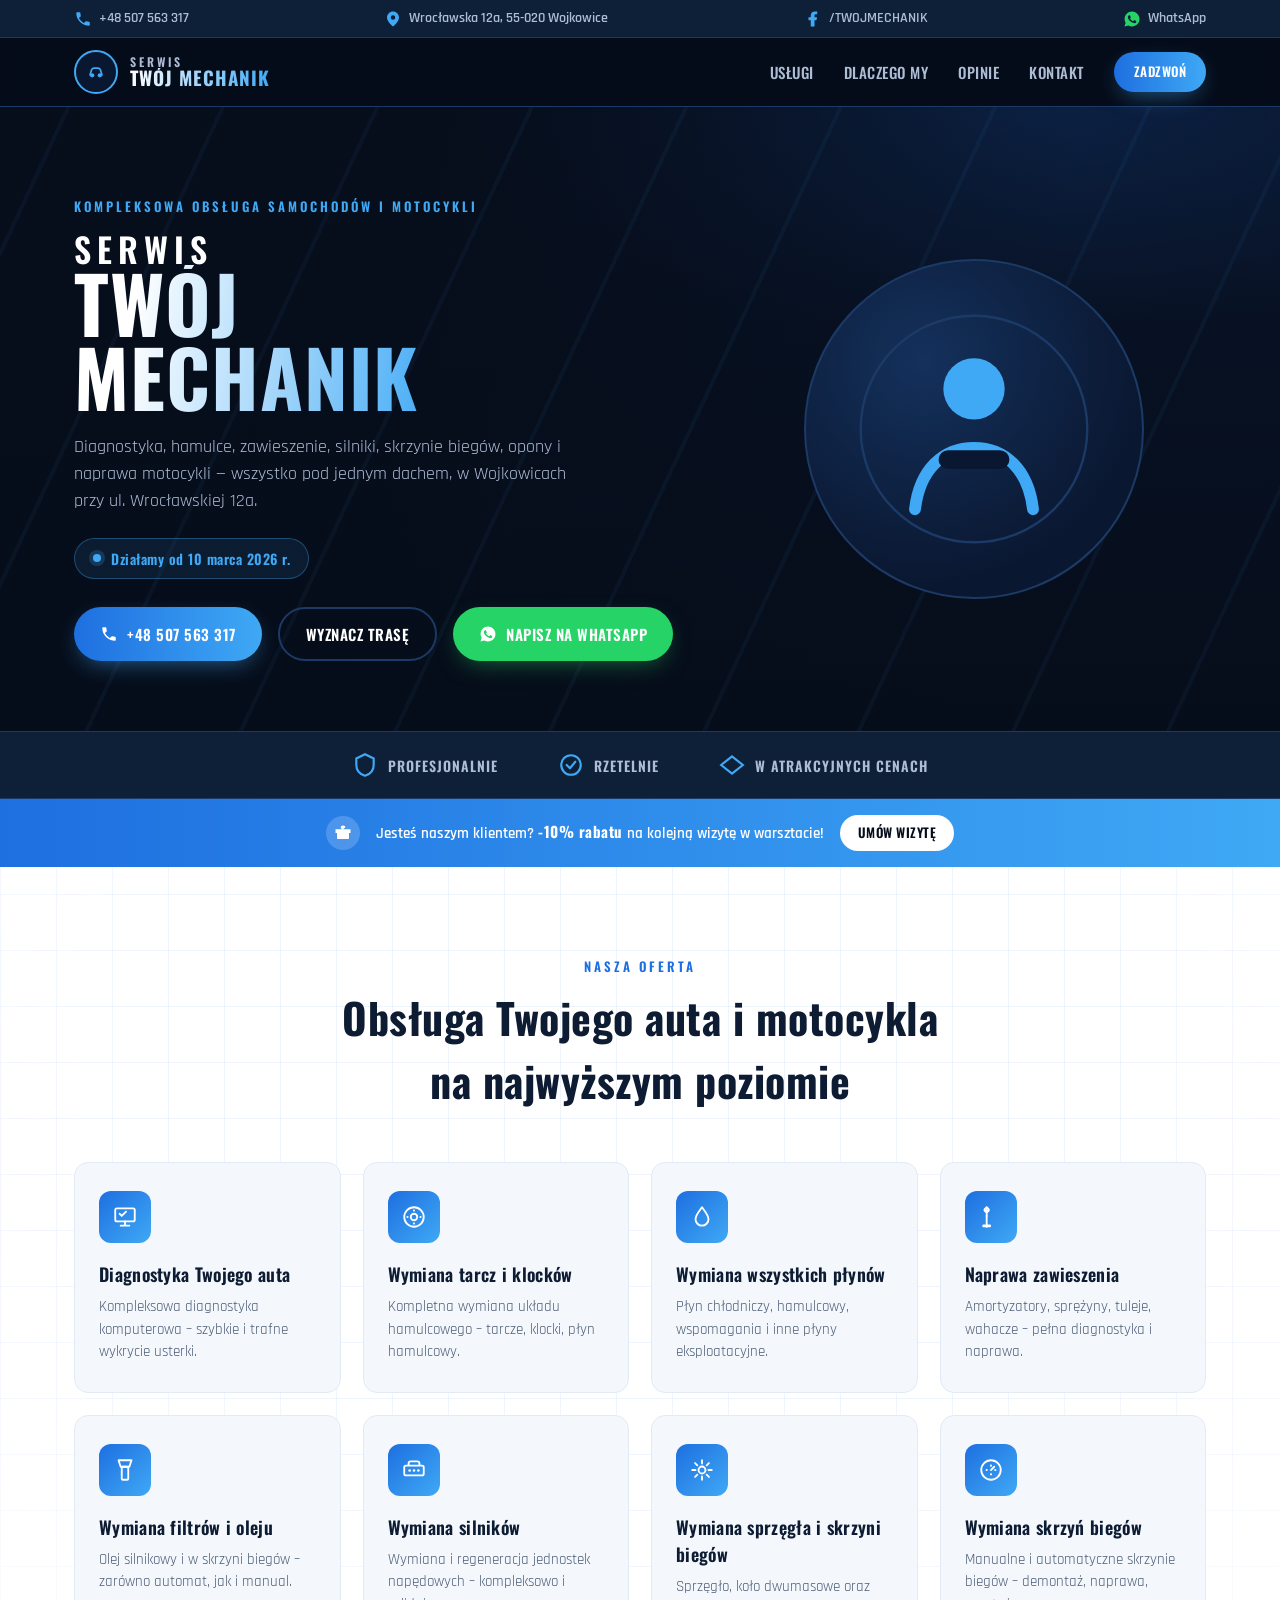
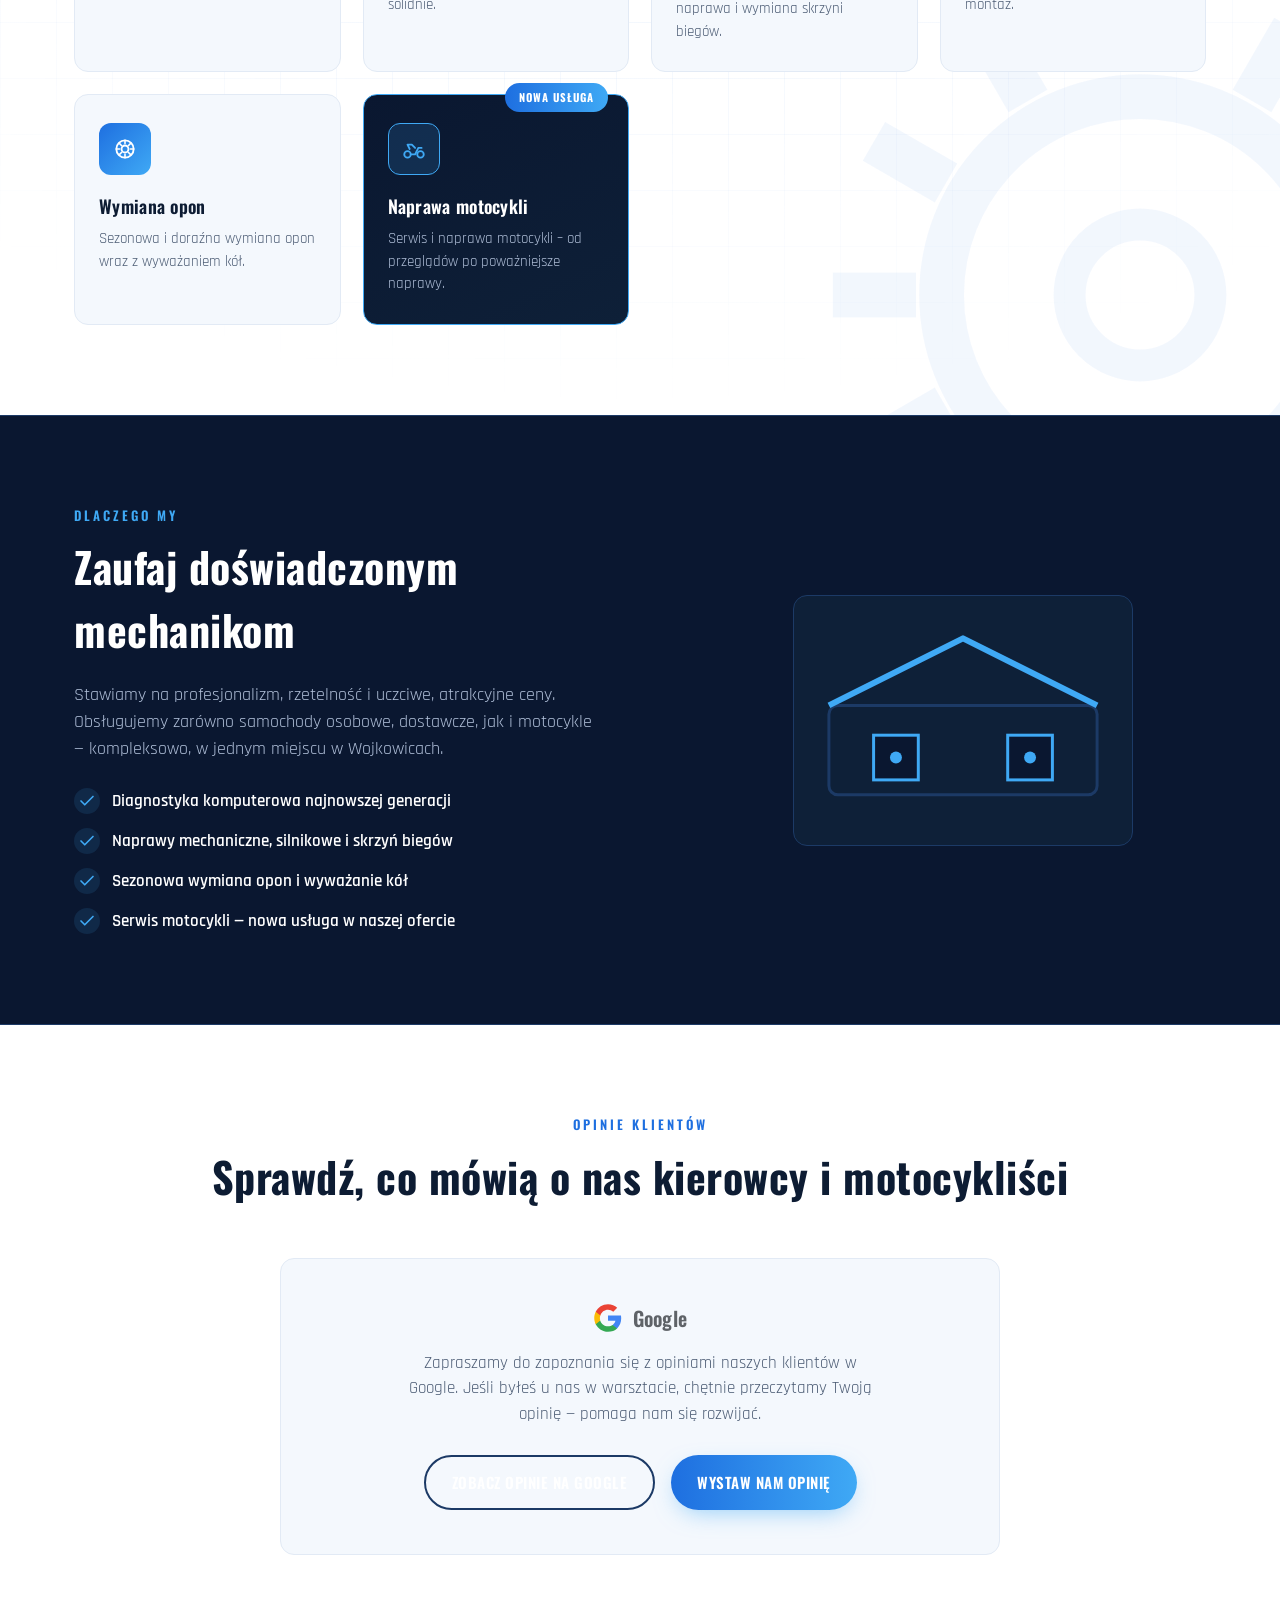
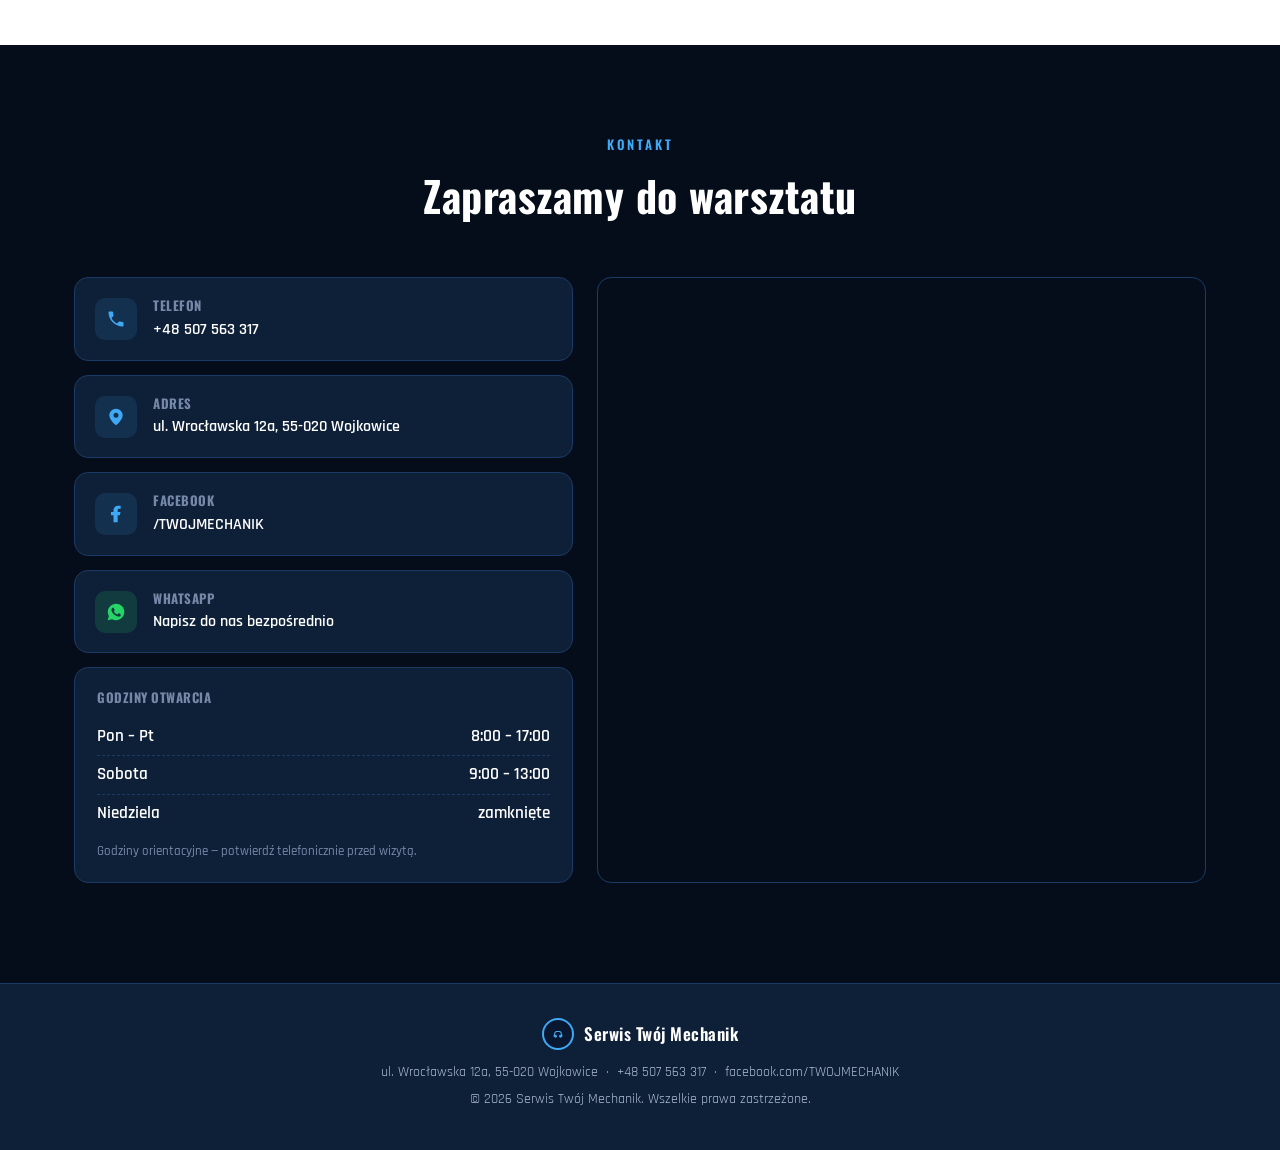
==== commit ac46e974: "Fix hero video invisibility and replace generic blob background - The hero video had `display: none`" ====
--- a/index.html
+++ b/index.html
@@ -20,7 +20,7 @@
 
 <link rel="stylesheet" href="css/style.css">
 </head>
-<body>
+<body data-hero-video="subtle">
 
 <div class="topbar">
   <div class="container topbar-inner">
@@ -35,6 +35,10 @@
     <a href="https://www.facebook.com/TWOJMECHANIK" target="_blank" rel="noopener" class="topbar-item topbar-fb">
       <svg class="icon-sm" viewBox="0 0 24 24"><path d="M14 13.5h2.5l1-4H14v-2c0-1 .3-1.8 1.9-1.8H17.6V2.1C17.3 2.1 16 2 14.5 2 11.3 2 9 4 9 7.5v2H6v4h3V22h5V13.5z"/></svg>
       /TWOJMECHANIK
+    </a>
+    <a href="https://wa.me/48507563317?text=Dzie%C5%84%20dobry%2C%20chcia%C5%82bym%20zapyta%C4%87%20o%20wizyt%C4%99" target="_blank" rel="noopener" class="topbar-item topbar-whatsapp">
+      <svg class="icon-sm" viewBox="0 0 24 24"><path d="M12.04 2C6.58 2 2.13 6.45 2.13 11.91c0 1.75.46 3.48 1.32 5.01L2 22l5.25-1.38a9.9 9.9 0 004.79 1.22h.01c5.46 0 9.9-4.45 9.9-9.91 0-2.65-1.03-5.14-2.9-7.01A9.87 9.87 0 0012.04 2zm5.8 14.13c-.24.68-1.4 1.32-1.93 1.4-.5.08-1.11.11-1.79-.11-.41-.13-.94-.3-1.62-.6-2.85-1.23-4.71-4.1-4.85-4.29-.14-.19-1.16-1.55-1.16-2.95 0-1.4.73-2.09 1-2.38.26-.28.57-.35.76-.35.19 0 .38 0 .55.01.18.01.41-.07.64.49.24.58.81 2 .88 2.14.07.14.12.31.02.5-.09.19-.14.31-.28.48-.14.16-.29.36-.42.49-.14.14-.28.29-.12.57.16.28.71 1.17 1.52 1.9 1.05.94 1.93 1.23 2.21 1.37.28.14.44.12.6-.07.16-.19.68-.79.86-1.06.18-.28.36-.23.6-.14.24.09 1.53.72 1.79.85.26.13.44.19.5.3.06.11.06.63-.18 1.31z"/></svg>
+      WhatsApp
     </a>
   </div>
 </div>
@@ -54,6 +58,7 @@
     <nav class="nav-links" id="navLinks">
       <a href="#uslugi">Usługi</a>
       <a href="#dlaczego-my">Dlaczego my</a>
+      <a href="#opinie">Opinie</a>
       <a href="#kontakt">Kontakt</a>
       <a href="tel:+48507563317" class="btn btn-primary btn-small">Zadzwoń</a>
     </nav>
@@ -67,6 +72,12 @@
 <main id="top">
 
   <section class="hero">
+    <div class="hero-video-bg" aria-hidden="true">
+      <video autoplay muted loop playsinline preload="auto">
+        <source src="assets/video/hero-vertical.mp4" media="(max-width: 760px)">
+        <source src="assets/video/hero-horizontal.mp4" type="video/mp4">
+      </video>
+    </div>
     <div class="hero-stripes" aria-hidden="true"></div>
     <div class="container hero-inner">
       <div class="hero-text">
@@ -88,6 +99,10 @@
             +48 507 563 317
           </a>
           <a href="https://www.google.com/maps/search/?api=1&query=Wroc%C5%82awska+12a%2C+55-020+Wojkowice" target="_blank" rel="noopener" class="btn btn-outline">Wyznacz trasę</a>
+          <a href="https://wa.me/48507563317?text=Dzie%C5%84%20dobry%2C%20chcia%C5%82bym%20zapyta%C4%87%20o%20wizyt%C4%99" target="_blank" rel="noopener" class="btn btn-whatsapp">
+            <svg class="icon-sm" viewBox="0 0 24 24" fill="currentColor"><path d="M12.04 2C6.58 2 2.13 6.45 2.13 11.91c0 1.75.46 3.48 1.32 5.01L2 22l5.25-1.38a9.9 9.9 0 004.79 1.22h.01c5.46 0 9.9-4.45 9.9-9.91 0-2.65-1.03-5.14-2.9-7.01A9.87 9.87 0 0012.04 2zm5.8 14.13c-.24.68-1.4 1.32-1.93 1.4-.5.08-1.11.11-1.79-.11-.41-.13-.94-.3-1.62-.6-2.85-1.23-4.71-4.1-4.85-4.29-.14-.19-1.16-1.55-1.16-2.95 0-1.4.73-2.09 1-2.38.26-.28.57-.35.76-.35.19 0 .38 0 .55.01.18.01.41-.07.64.49.24.58.81 2 .88 2.14.07.14.12.31.02.5-.09.19-.14.31-.28.48-.14.16-.29.36-.42.49-.14.14-.28.29-.12.57.16.28.71 1.17 1.52 1.9 1.05.94 1.93 1.23 2.21 1.37.28.14.44.12.6-.07.16-.19.68-.79.86-1.06.18-.28.36-.23.6-.14.24.09 1.53.72 1.79.85.26.13.44.19.5.3.06.11.06.63-.18 1.31z"/></svg>
+            Napisz na WhatsApp
+          </a>
         </div>
       </div>
 
@@ -112,7 +127,36 @@
     </div>
   </section>
 
+  <section class="promo-banner">
+    <div class="container promo-inner">
+      <span class="promo-icon"><svg class="icon-sm" viewBox="0 0 24 24"><path d="M20 12v7a1 1 0 01-1 1H5a1 1 0 01-1-1v-7M2 7h20v5H2zM12 22V7M12 7c-1.5 0-3-1-3-2.5S10 2 12 2s3 1 3 2.5S13.5 7 12 7zm0 0c1.5 0 3-1 3-2.5"/></svg></span>
+      <p class="promo-text">Jesteś naszym klientem? <strong>-10% rabatu</strong> na kolejną wizytę w warsztacie!</p>
+      <a href="tel:+48507563317" class="promo-cta">Umów wizytę</a>
+    </div>
+  </section>
+
   <section id="uslugi" class="services">
+    <div class="services-bg" aria-hidden="true"></div>
+    <svg class="services-gear" viewBox="0 0 200 200" aria-hidden="true" focusable="false">
+      <g fill="none" stroke="currentColor" stroke-width="1">
+        <circle cx="100" cy="100" r="62" stroke-width="14"/>
+        <circle cx="100" cy="100" r="22" stroke-width="10"/>
+      </g>
+      <g fill="currentColor">
+        <rect x="93" y="4" width="14" height="26" transform="rotate(0 100 100)"/>
+        <rect x="93" y="4" width="14" height="26" transform="rotate(30 100 100)"/>
+        <rect x="93" y="4" width="14" height="26" transform="rotate(60 100 100)"/>
+        <rect x="93" y="4" width="14" height="26" transform="rotate(90 100 100)"/>
+        <rect x="93" y="4" width="14" height="26" transform="rotate(120 100 100)"/>
+        <rect x="93" y="4" width="14" height="26" transform="rotate(150 100 100)"/>
+        <rect x="93" y="4" width="14" height="26" transform="rotate(180 100 100)"/>
+        <rect x="93" y="4" width="14" height="26" transform="rotate(210 100 100)"/>
+        <rect x="93" y="4" width="14" height="26" transform="rotate(240 100 100)"/>
+        <rect x="93" y="4" width="14" height="26" transform="rotate(270 100 100)"/>
+        <rect x="93" y="4" width="14" height="26" transform="rotate(300 100 100)"/>
+        <rect x="93" y="4" width="14" height="26" transform="rotate(330 100 100)"/>
+      </g>
+    </svg>
     <div class="container">
       <p class="section-eyebrow">Nasza oferta</p>
       <h2 class="section-title">Obsługa Twojego auta i motocykla<br>na najwyższym poziomie</h2>
@@ -212,6 +256,24 @@
     </div>
   </section>
 
+  <section id="opinie" class="reviews">
+    <div class="container">
+      <p class="section-eyebrow">Opinie klientów</p>
+      <h2 class="section-title">Sprawdź, co mówią o nas kierowcy i motocykliści</h2>
+      <div class="reviews-card">
+        <div class="reviews-google-badge">
+          <svg viewBox="0 0 24 24"><path fill="#4285F4" d="M22.56 12.25c0-.78-.07-1.53-.2-2.25H12v4.26h5.92c-.26 1.37-1.04 2.53-2.21 3.31v2.77h3.57c2.08-1.92 3.28-4.74 3.28-8.09z"/><path fill="#34A853" d="M12 23c2.97 0 5.46-.98 7.28-2.66l-3.57-2.77c-.98.66-2.23 1.06-3.71 1.06-2.86 0-5.29-1.93-6.16-4.53H2.18v2.84C3.99 20.53 7.7 23 12 23z"/><path fill="#FBBC05" d="M5.84 14.09c-.22-.66-.35-1.36-.35-2.09s.13-1.43.35-2.09V7.07H2.18C1.43 8.55 1 10.22 1 12s.43 3.45 1.18 4.93l3.66-2.84z"/><path fill="#EA4335" d="M12 5.38c1.62 0 3.06.56 4.21 1.64l3.15-3.15C17.45 2.09 14.97 1 12 1 7.7 1 3.99 3.47 2.18 7.07l3.66 2.84c.87-2.6 3.3-4.53 6.16-4.53z"/></svg>
+          <span>Google</span>
+        </div>
+        <p class="reviews-text">Zapraszamy do zapoznania się z opiniami naszych klientów w Google. Jeśli byłeś u nas w warsztacie, chętnie przeczytamy Twoją opinię — pomaga nam się rozwijać.</p>
+        <div class="reviews-actions">
+          <a href="https://www.google.com/maps/search/?api=1&query=Wroc%C5%82awska+12a%2C+55-020+Wojkowice" target="_blank" rel="noopener" class="btn btn-outline">Zobacz opinie na Google</a>
+          <a href="https://www.google.com/maps/search/?api=1&query=Wroc%C5%82awska+12a%2C+55-020+Wojkowice" target="_blank" rel="noopener" class="btn btn-primary">Wystaw nam opinię</a>
+        </div>
+      </div>
+    </div>
+  </section>
+
   <section id="kontakt" class="contact">
     <div class="container">
       <p class="section-eyebrow section-eyebrow-light">Kontakt</p>
@@ -241,6 +303,14 @@
             <span>
               <strong>Facebook</strong>
               <span>/TWOJMECHANIK</span>
+            </span>
+          </a>
+
+          <a class="contact-card contact-card-whatsapp" href="https://wa.me/48507563317?text=Dzie%C5%84%20dobry%2C%20chcia%C5%82bym%20zapyta%C4%87%20o%20wizyt%C4%99" target="_blank" rel="noopener">
+            <span class="contact-icon"><svg viewBox="0 0 24 24"><path d="M12.04 2C6.58 2 2.13 6.45 2.13 11.91c0 1.75.46 3.48 1.32 5.01L2 22l5.25-1.38a9.9 9.9 0 004.79 1.22h.01c5.46 0 9.9-4.45 9.9-9.91 0-2.65-1.03-5.14-2.9-7.01A9.87 9.87 0 0012.04 2zm5.8 14.13c-.24.68-1.4 1.32-1.93 1.4-.5.08-1.11.11-1.79-.11-.41-.13-.94-.3-1.62-.6-2.85-1.23-4.71-4.1-4.85-4.29-.14-.19-1.16-1.55-1.16-2.95 0-1.4.73-2.09 1-2.38.26-.28.57-.35.76-.35.19 0 .38 0 .55.01.18.01.41-.07.64.49.24.58.81 2 .88 2.14.07.14.12.31.02.5-.09.19-.14.31-.28.48-.14.16-.29.36-.42.49-.14.14-.28.29-.12.57.16.28.71 1.17 1.52 1.9 1.05.94 1.93 1.23 2.21 1.37.28.14.44.12.6-.07.16-.19.68-.79.86-1.06.18-.28.36-.23.6-.14.24.09 1.53.72 1.79.85.26.13.44.19.5.3.06.11.06.63-.18 1.31z"/></svg></span>
+            <span>
+              <strong>WhatsApp</strong>
+              <span>Napisz do nas bezpośrednio</span>
             </span>
           </a>
 
@@ -280,6 +350,10 @@
   </div>
 </footer>
 
+<a href="https://wa.me/48507563317?text=Dzie%C5%84%20dobry%2C%20chcia%C5%82bym%20zapyta%C4%87%20o%20wizyt%C4%99" target="_blank" rel="noopener" class="fab-whatsapp" aria-label="Napisz na WhatsApp">
+  <svg viewBox="0 0 24 24"><path d="M12.04 2C6.58 2 2.13 6.45 2.13 11.91c0 1.75.46 3.48 1.32 5.01L2 22l5.25-1.38a9.9 9.9 0 004.79 1.22h.01c5.46 0 9.9-4.45 9.9-9.91 0-2.65-1.03-5.14-2.9-7.01A9.87 9.87 0 0012.04 2zm5.8 14.13c-.24.68-1.4 1.32-1.93 1.4-.5.08-1.11.11-1.79-.11-.41-.13-.94-.3-1.62-.6-2.85-1.23-4.71-4.1-4.85-4.29-.14-.19-1.16-1.55-1.16-2.95 0-1.4.73-2.09 1-2.38.26-.28.57-.35.76-.35.19 0 .38 0 .55.01.18.01.41-.07.64.49.24.58.81 2 .88 2.14.07.14.12.31.02.5-.09.19-.14.31-.28.48-.14.16-.29.36-.42.49-.14.14-.28.29-.12.57.16.28.71 1.17 1.52 1.9 1.05.94 1.93 1.23 2.21 1.37.28.14.44.12.6-.07.16-.19.68-.79.86-1.06.18-.28.36-.23.6-.14.24.09 1.53.72 1.79.85.26.13.44.19.5.3.06.11.06.63-.18 1.31z"/></svg>
+</a>
+
 <a href="tel:+48507563317" class="fab-call" aria-label="Zadzwoń do warsztatu">
   <svg viewBox="0 0 24 24"><path d="M6.6 10.8c1.4 2.8 3.8 5.1 6.6 6.6l2.2-2.2c.3-.3.7-.4 1-.2 1.1.4 2.3.6 3.6.6.6 0 1 .4 1 1V20c0 .6-.4 1-1 1C10.9 21 3 13.1 3 3.9c0-.6.4-1 1-1h3.5c.6 0 1 .4 1 1 0 1.2.2 2.4.6 3.6.1.4 0 .8-.3 1L6.6 10.8z"/></svg>
 </a>
--- a/css/style.css
+++ b/css/style.css
@@ -11,6 +11,19 @@
   --font-head: 'Oswald', sans-serif;
   --font-body: 'Rajdhani', sans-serif;
   --radius: 14px;
+  --whatsapp: #25d366;
+  --whatsapp-dark: #1da851;
+  --ease-out: cubic-bezier(0.23, 1, 0.32, 1);
+  --ease-in-out: cubic-bezier(0.77, 0, 0.175, 1);
+  --hero-video-opacity: .38;
+  --hero-scrim-strong: .93;
+  --hero-scrim-soft: .38;
+}
+
+body[data-hero-video="bold"] {
+  --hero-video-opacity: .58;
+  --hero-scrim-strong: .82;
+  --hero-scrim-soft: .18;
 }
 
 * { box-sizing: border-box; }
@@ -63,6 +76,7 @@
 }
 .topbar-item .icon-sm { fill: var(--accent-cyan); }
 .topbar-item:hover { color: var(--white); }
+.topbar-whatsapp .icon-sm { fill: var(--whatsapp); }
 
 /* ---------- Navbar ---------- */
 .navbar {
@@ -162,9 +176,10 @@
   font-size: 15px;
   padding: 14px 26px;
   border-radius: 999px;
-  transition: transform .15s ease, box-shadow .15s ease, background .15s ease;
+  transition: transform 160ms var(--ease-out), box-shadow 160ms var(--ease-out), background 160ms var(--ease-out);
   white-space: nowrap;
 }
+.btn:active { transform: scale(.97); }
 .btn-primary {
   background: linear-gradient(90deg, var(--accent-blue), var(--accent-cyan));
   color: var(--white);
@@ -177,6 +192,12 @@
 }
 .btn-outline:hover { border-color: var(--accent-cyan); color: var(--accent-cyan); }
 .btn-small { padding: 10px 20px; font-size: 13px; }
+.btn-whatsapp {
+  background: var(--whatsapp);
+  color: var(--white);
+  box-shadow: 0 8px 24px -8px rgba(37, 211, 102, .5);
+}
+.btn-whatsapp:hover { transform: translateY(-2px); box-shadow: 0 12px 28px -8px rgba(37, 211, 102, .65); background: var(--whatsapp-dark); }
 
 /* ---------- Hero ---------- */
 .hero {
@@ -187,15 +208,49 @@
     radial-gradient(ellipse 80% 60% at 80% 0%, rgba(30, 111, 224, .25), transparent 60%),
     linear-gradient(180deg, var(--bg-navy) 0%, var(--bg-dark) 100%);
 }
+.hero-video-bg {
+  position: absolute;
+  inset: 0;
+  z-index: 0;
+  overflow: hidden;
+}
+.hero-video-bg video {
+  width: 100%;
+  height: 100%;
+  object-fit: cover;
+  opacity: var(--hero-video-opacity);
+  filter: saturate(1.3) contrast(1.12) brightness(1.06);
+  transition: opacity 600ms var(--ease-in-out);
+}
+.hero-video-bg::after {
+  content: '';
+  position: absolute;
+  inset: 0;
+  background: linear-gradient(100deg,
+    rgba(6,13,26, var(--hero-scrim-strong)) 0%,
+    rgba(6,13,26, var(--hero-scrim-strong)) 32%,
+    rgba(6,13,26, var(--hero-scrim-soft)) 78%,
+    rgba(6,13,26, var(--hero-scrim-soft)) 100%);
+}
+@media (max-width: 900px) {
+  .hero-video-bg::after {
+    background: linear-gradient(180deg,
+      rgba(6,13,26, var(--hero-scrim-soft)) 0%,
+      rgba(6,13,26, var(--hero-scrim-strong)) 42%,
+      rgba(6,13,26, var(--hero-scrim-strong)) 100%);
+  }
+}
 .hero-stripes {
   position: absolute;
   inset: 0;
+  z-index: 1;
   background:
     repeating-linear-gradient(115deg, transparent 0 60px, rgba(63,169,245,.05) 60px 64px, transparent 64px 140px);
   pointer-events: none;
 }
 .hero-inner {
   position: relative;
+  z-index: 2;
   display: grid;
   grid-template-columns: 1.15fr .85fr;
   align-items: center;
@@ -307,6 +362,55 @@
 }
 .strip-item .icon-md { color: var(--accent-cyan); }
 
+/* ---------- Promo banner ---------- */
+.promo-banner {
+  background: linear-gradient(90deg, var(--accent-blue), var(--accent-cyan));
+}
+.promo-inner {
+  display: flex;
+  align-items: center;
+  justify-content: center;
+  gap: 16px;
+  flex-wrap: wrap;
+  padding: 16px 24px;
+  text-align: center;
+}
+.promo-icon {
+  display: flex;
+  align-items: center;
+  justify-content: center;
+  width: 34px;
+  height: 34px;
+  border-radius: 50%;
+  background: rgba(255,255,255,.18);
+  flex-shrink: 0;
+}
+.promo-icon .icon-sm { width: 18px; height: 18px; fill: var(--white); }
+.promo-text {
+  margin: 0;
+  font-weight: 600;
+  font-size: 15px;
+  color: var(--white);
+}
+.promo-text strong {
+  font-family: var(--font-head);
+  letter-spacing: .5px;
+}
+.promo-cta {
+  font-family: var(--font-head);
+  font-weight: 600;
+  font-size: 13px;
+  letter-spacing: .5px;
+  text-transform: uppercase;
+  color: var(--bg-dark);
+  background: var(--white);
+  padding: 8px 18px;
+  border-radius: 999px;
+  white-space: nowrap;
+  transition: transform 160ms var(--ease-out);
+}
+.promo-cta:hover { transform: translateY(-2px); }
+
 /* ---------- Section headings ---------- */
 .section-eyebrow {
   font-family: var(--font-head);
@@ -332,11 +436,46 @@
 
 /* ---------- Services ---------- */
 .services {
+  position: relative;
+  overflow: hidden;
   background: var(--white);
   color: #0d1c33;
   padding: 90px 0;
 }
 .services .section-eyebrow { color: var(--accent-blue); }
+.services-bg {
+  position: absolute;
+  inset: 0;
+  z-index: 0;
+  overflow: hidden;
+  pointer-events: none;
+  background-image:
+    repeating-linear-gradient(0deg, rgba(30,111,224,.07) 0 1px, transparent 1px 56px),
+    repeating-linear-gradient(90deg, rgba(30,111,224,.07) 0 1px, transparent 1px 56px);
+  mask-image: radial-gradient(ellipse 90% 80% at 50% 20%, #000 40%, transparent 100%);
+  -webkit-mask-image: radial-gradient(ellipse 90% 80% at 50% 20%, #000 40%, transparent 100%);
+}
+.services-gear {
+  position: absolute;
+  z-index: 0;
+  width: 640px;
+  height: 640px;
+  right: -180px;
+  bottom: -200px;
+  color: var(--accent-blue);
+  opacity: .05;
+  animation: servicesGearSpin 160s linear infinite;
+}
+@keyframes servicesGearSpin {
+  to { transform: rotate(360deg); }
+}
+@media (prefers-reduced-motion: reduce) {
+  .services-gear { animation: none; }
+}
+@media (max-width: 760px) {
+  .services-gear { width: 420px; height: 420px; right: -140px; bottom: -140px; }
+}
+.services > .container { position: relative; z-index: 1; }
 .services-grid {
   display: grid;
   grid-template-columns: repeat(auto-fit, minmax(230px, 1fr));
@@ -348,12 +487,22 @@
   border: 1px solid #e2eaf5;
   border-radius: var(--radius);
   padding: 28px 24px;
-  transition: transform .18s ease, box-shadow .18s ease, border-color .18s ease;
+  opacity: 0;
+  transform: translateY(10px);
+  transition: opacity 300ms var(--ease-out), transform 220ms var(--ease-out), box-shadow .18s ease, border-color .18s ease;
+}
+.service-card.in-view {
+  opacity: 1;
+  transform: translateY(0);
 }
 .service-card:hover {
   transform: translateY(-4px);
   box-shadow: 0 16px 32px -18px rgba(20, 60, 120, .35);
   border-color: var(--accent-cyan);
+}
+@media (prefers-reduced-motion: reduce) {
+  .service-card { transform: none; transition: opacity 200ms ease; }
+  .service-card:hover { transform: none; }
 }
 .service-icon {
   width: 52px;
@@ -443,6 +592,49 @@
   border: 1px solid var(--border-navy);
 }
 
+/* ---------- Google reviews ---------- */
+.reviews {
+  background: var(--white);
+  color: #0d1c33;
+  padding: 90px 0;
+}
+.reviews .section-eyebrow { color: var(--accent-blue); }
+.reviews-card {
+  max-width: 720px;
+  margin: 0 auto;
+  text-align: center;
+  background: #f4f8fd;
+  border: 1px solid #e2eaf5;
+  border-radius: var(--radius);
+  padding: 44px 36px;
+}
+.reviews-google-badge {
+  display: inline-flex;
+  align-items: center;
+  gap: 10px;
+  margin-bottom: 18px;
+}
+.reviews-google-badge svg { width: 30px; height: 30px; }
+.reviews-google-badge span {
+  font-family: var(--font-head);
+  font-weight: 600;
+  font-size: 20px;
+  color: #5f6368;
+  letter-spacing: .3px;
+}
+.reviews-text {
+  color: #4c5c74;
+  font-size: 17px;
+  max-width: 480px;
+  margin: 0 auto 28px;
+}
+.reviews-actions {
+  display: flex;
+  justify-content: center;
+  gap: 16px;
+  flex-wrap: wrap;
+}
+
 /* ---------- Contact ---------- */
 .contact {
   background: var(--bg-dark);
@@ -466,6 +658,8 @@
   transition: border-color .15s ease, transform .15s ease;
 }
 .contact-card:hover { border-color: var(--accent-cyan); transform: translateX(4px); }
+.contact-card-whatsapp:hover { border-color: var(--whatsapp); }
+.contact-card-whatsapp .contact-icon { background: rgba(37,211,102,.15); color: var(--whatsapp); }
 .contact-icon {
   width: 42px;
   height: 42px;
@@ -564,6 +758,23 @@
   z-index: 60;
 }
 .fab-call svg { width: 24px; height: 24px; fill: var(--white); }
+.fab-whatsapp {
+  position: fixed;
+  bottom: 88px;
+  right: 22px;
+  width: 56px;
+  height: 56px;
+  border-radius: 50%;
+  background: var(--whatsapp);
+  display: none;
+  align-items: center;
+  justify-content: center;
+  box-shadow: 0 10px 26px -8px rgba(37,211,102,.7);
+  z-index: 60;
+  transition: transform 160ms var(--ease-out);
+}
+.fab-whatsapp:active { transform: scale(.95); }
+.fab-whatsapp svg { width: 26px; height: 26px; fill: var(--white); }
 
 /* ---------- Responsive ---------- */
 @media (max-width: 900px) {
@@ -593,5 +804,7 @@
   .nav-links.open { right: 0; }
   .nav-toggle { display: flex; }
   .fab-call { display: flex; }
-  .services, .why, .contact { padding: 60px 0; }
-}
+  .fab-whatsapp { display: flex; }
+  .services, .why, .reviews, .contact { padding: 60px 0; }
+  .reviews-card { padding: 32px 22px; }
+}
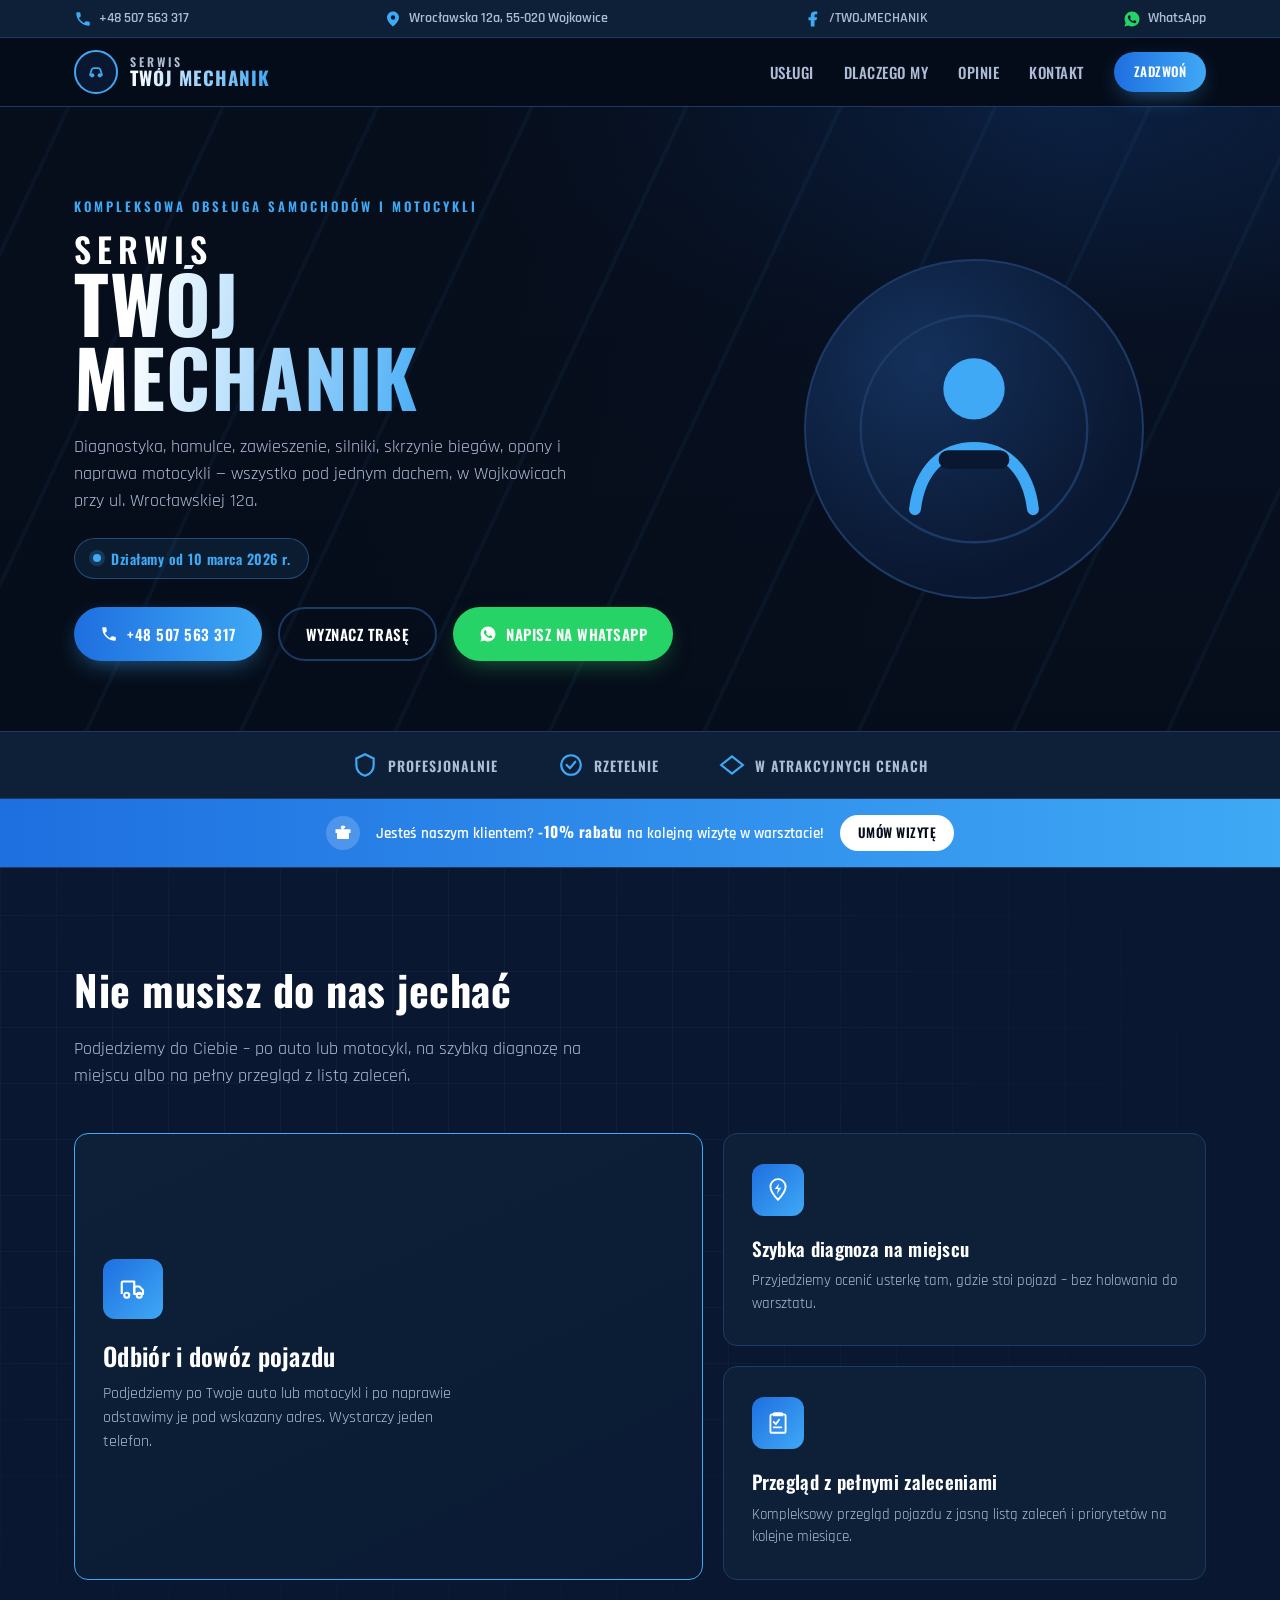
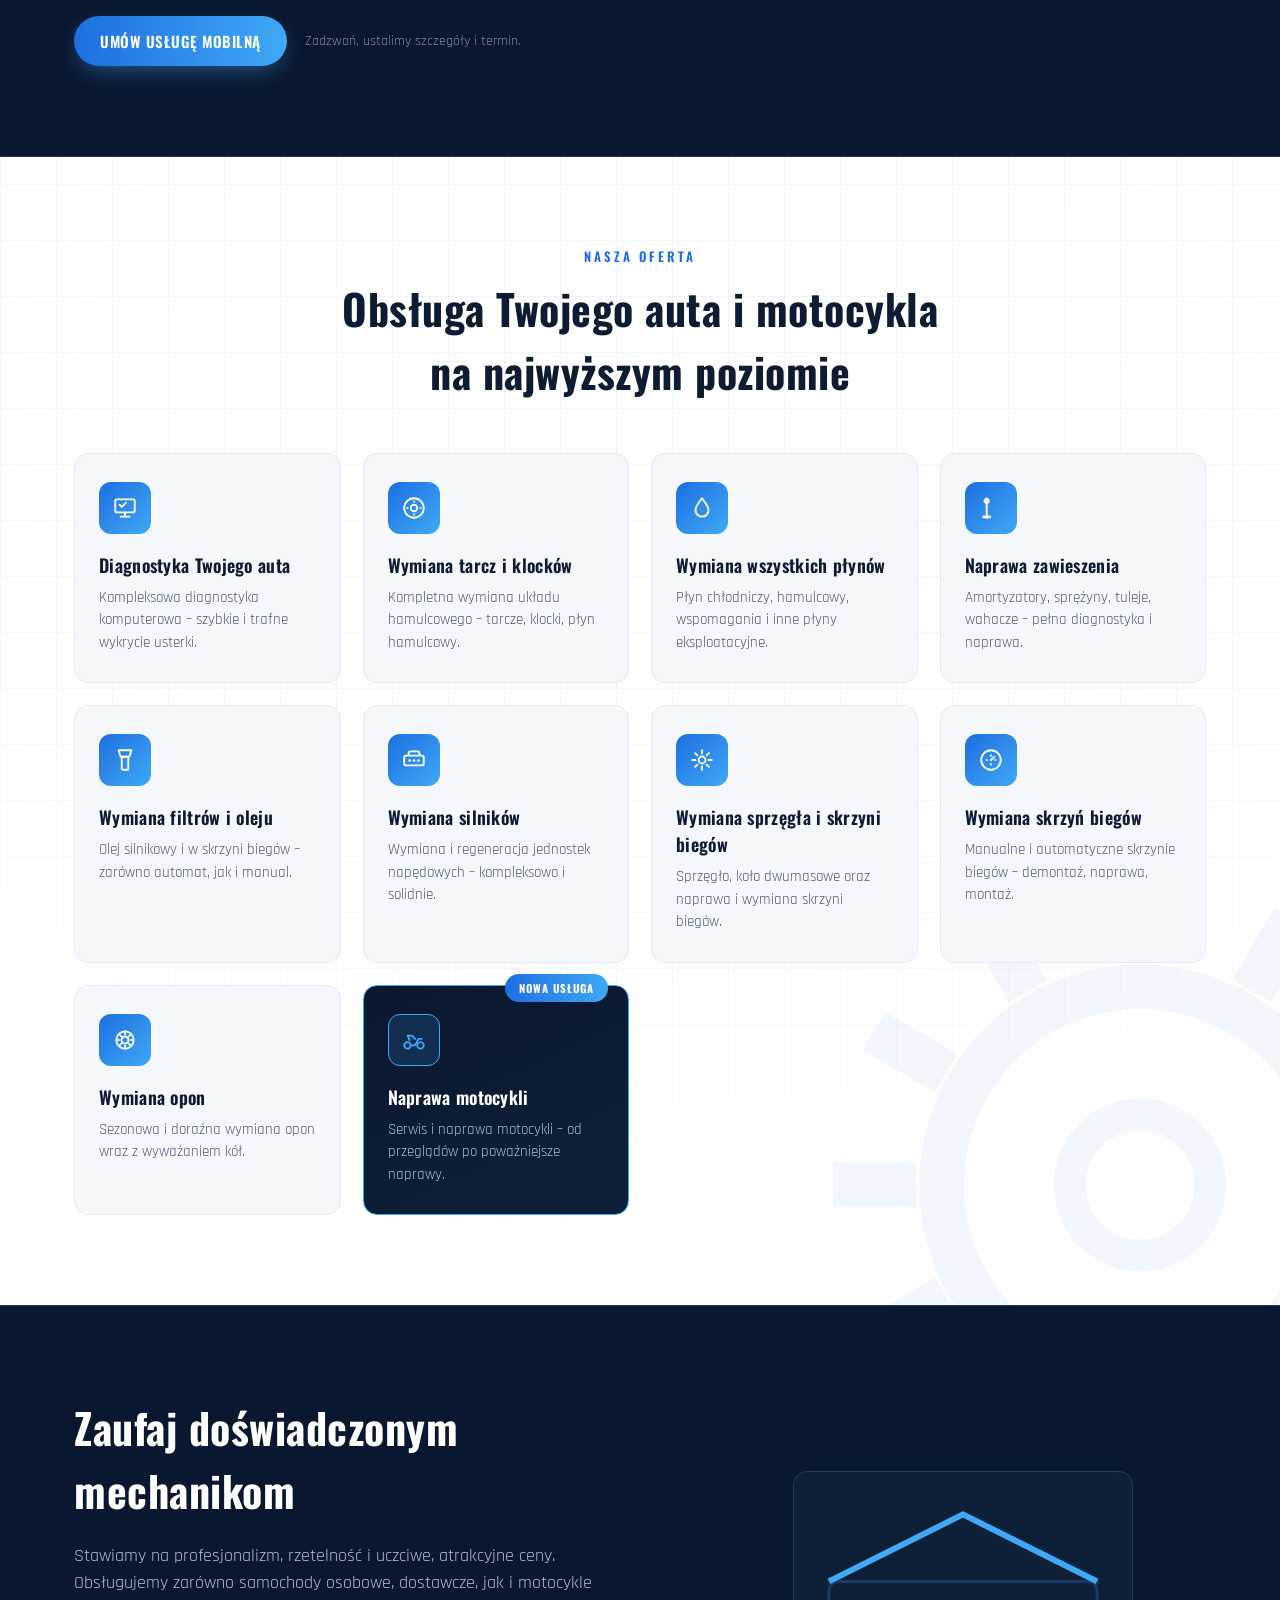
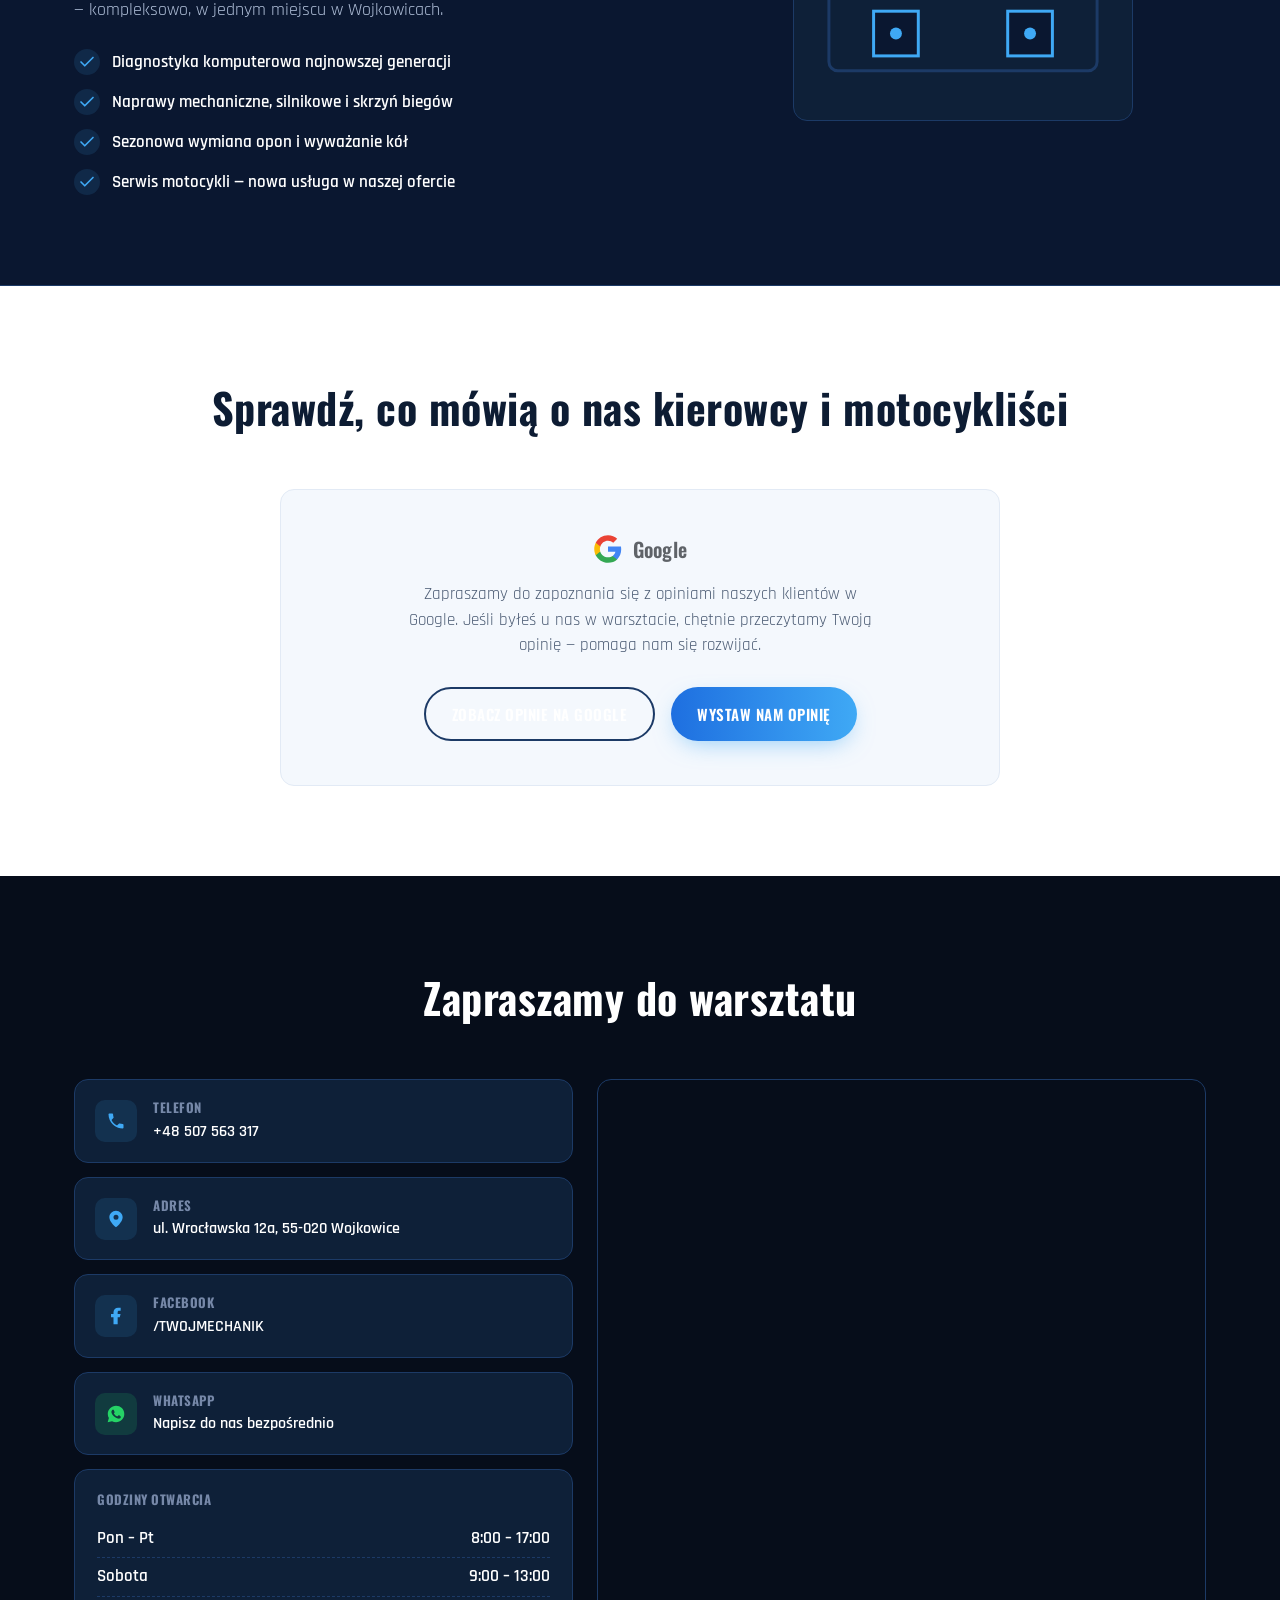
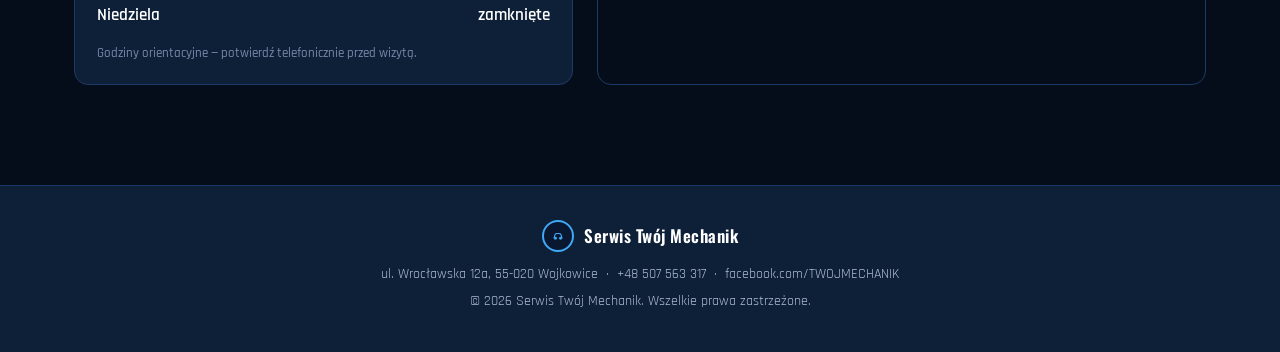
==== commit 4d64fdf2: "Cut repetitive eyebrows, add mobile-service differentiator section Applying design-taste-frontend gu" ====
--- a/index.html
+++ b/index.html
@@ -132,6 +132,45 @@
       <span class="promo-icon"><svg class="icon-sm" viewBox="0 0 24 24"><path d="M20 12v7a1 1 0 01-1 1H5a1 1 0 01-1-1v-7M2 7h20v5H2zM12 22V7M12 7c-1.5 0-3-1-3-2.5S10 2 12 2s3 1 3 2.5S13.5 7 12 7zm0 0c1.5 0 3-1 3-2.5"/></svg></span>
       <p class="promo-text">Jesteś naszym klientem? <strong>-10% rabatu</strong> na kolejną wizytę w warsztacie!</p>
       <a href="tel:+48507563317" class="promo-cta">Umów wizytę</a>
+    </div>
+  </section>
+
+  <section id="mobilne" class="mobile-services">
+    <div class="mobile-services-bg" aria-hidden="true"></div>
+    <div class="container">
+      <h2 class="section-title section-title-light">Nie musisz do nas jechać</h2>
+      <p class="mobile-services-lead">Podjedziemy do Ciebie – po auto lub motocykl, na szybką diagnozę na miejscu albo na pełny przegląd z listą zaleceń.</p>
+
+      <div class="mobile-services-grid">
+        <div class="mobile-service mobile-service-featured">
+          <div class="mobile-service-icon">
+            <svg viewBox="0 0 24 24"><path d="M3 16V7a1 1 0 011-1h9v10" fill="none" stroke="currentColor" stroke-width="1.7" stroke-linejoin="round"/><path d="M13 10h4l3 3v3h-7v-6z" fill="none" stroke="currentColor" stroke-width="1.7" stroke-linejoin="round"/><circle cx="7" cy="17" r="2" fill="none" stroke="currentColor" stroke-width="1.7"/><circle cx="17" cy="17" r="2" fill="none" stroke="currentColor" stroke-width="1.7"/></svg>
+          </div>
+          <h3>Odbiór i dowóz pojazdu</h3>
+          <p>Podjedziemy po Twoje auto lub motocykl i po naprawie odstawimy je pod wskazany adres. Wystarczy jeden telefon.</p>
+        </div>
+
+        <div class="mobile-service">
+          <div class="mobile-service-icon">
+            <svg viewBox="0 0 24 24"><path d="M12 21s7-7.2 7-12a7 7 0 10-14 0c0 4.8 7 12 7 12z" fill="none" stroke="currentColor" stroke-width="1.7" stroke-linejoin="round"/><path d="M13 6l-4 5h3l-1 5 4-6h-3l1-4z" fill="currentColor"/></svg>
+          </div>
+          <h3>Szybka diagnoza na miejscu</h3>
+          <p>Przyjedziemy ocenić usterkę tam, gdzie stoi pojazd – bez holowania do warsztatu.</p>
+        </div>
+
+        <div class="mobile-service">
+          <div class="mobile-service-icon">
+            <svg viewBox="0 0 24 24"><rect x="5" y="4" width="14" height="17" rx="1.5" fill="none" stroke="currentColor" stroke-width="1.7"/><path d="M9 3h6a1 1 0 011 1v1H8V4a1 1 0 011-1z" fill="none" stroke="currentColor" stroke-width="1.7"/><path d="M8 11l2 2 3-4M8 16h7" stroke="currentColor" stroke-width="1.7" stroke-linecap="round" stroke-linejoin="round" fill="none"/></svg>
+          </div>
+          <h3>Przegląd z pełnymi zaleceniami</h3>
+          <p>Kompleksowy przegląd pojazdu z jasną listą zaleceń i priorytetów na kolejne miesiące.</p>
+        </div>
+      </div>
+
+      <div class="mobile-services-cta">
+        <a href="tel:+48507563317" class="btn btn-primary">Umów usługę mobilną</a>
+        <span class="mobile-services-note">Zadzwoń, ustalimy szczegóły i termin.</span>
+      </div>
     </div>
   </section>
 
@@ -231,7 +270,6 @@
   <section id="dlaczego-my" class="why">
     <div class="container why-inner">
       <div class="why-text">
-        <p class="section-eyebrow">Dlaczego my</p>
         <h2 class="section-title">Zaufaj doświadczonym mechanikom</h2>
         <p class="hero-desc">Stawiamy na profesjonalizm, rzetelność i uczciwe, atrakcyjne ceny. Obsługujemy zarówno samochody osobowe, dostawcze, jak i motocykle — kompleksowo, w jednym miejscu w Wojkowicach.</p>
         <ul class="why-list">
@@ -258,7 +296,6 @@
 
   <section id="opinie" class="reviews">
     <div class="container">
-      <p class="section-eyebrow">Opinie klientów</p>
       <h2 class="section-title">Sprawdź, co mówią o nas kierowcy i motocykliści</h2>
       <div class="reviews-card">
         <div class="reviews-google-badge">
@@ -276,7 +313,6 @@
 
   <section id="kontakt" class="contact">
     <div class="container">
-      <p class="section-eyebrow section-eyebrow-light">Kontakt</p>
       <h2 class="section-title section-title-light">Zapraszamy do warsztatu</h2>
 
       <div class="contact-grid">
--- a/css/style.css
+++ b/css/style.css
@@ -433,6 +433,99 @@
   letter-spacing: .5px;
 }
 .section-title-light { color: var(--white); }
+
+/* ---------- Mobile services (differentiator) ---------- */
+.mobile-services {
+  position: relative;
+  overflow: hidden;
+  background: var(--bg-navy);
+  padding: 90px 0;
+  border-top: 1px solid var(--border-navy);
+  border-bottom: 1px solid var(--border-navy);
+}
+.mobile-services-bg {
+  position: absolute;
+  inset: 0;
+  z-index: 0;
+  pointer-events: none;
+  background-image:
+    repeating-linear-gradient(0deg, rgba(63,169,245,.06) 0 1px, transparent 1px 56px),
+    repeating-linear-gradient(90deg, rgba(63,169,245,.06) 0 1px, transparent 1px 56px);
+  mask-image: radial-gradient(ellipse 80% 70% at 30% 30%, #000 35%, transparent 100%);
+  -webkit-mask-image: radial-gradient(ellipse 80% 70% at 30% 30%, #000 35%, transparent 100%);
+}
+.mobile-services > .container { position: relative; z-index: 1; }
+.mobile-services .section-title {
+  text-align: left;
+  max-width: 640px;
+  margin: 0 0 14px;
+}
+.mobile-services-lead {
+  color: var(--gray);
+  font-size: 18px;
+  max-width: 560px;
+  margin: 0 0 44px;
+}
+.mobile-services-grid {
+  display: grid;
+  grid-template-columns: 1.3fr 1fr;
+  grid-template-rows: repeat(2, 1fr);
+  gap: 20px;
+  margin-bottom: 36px;
+}
+.mobile-service {
+  background: var(--bg-navy-light);
+  border: 1px solid var(--border-navy);
+  border-radius: var(--radius);
+  padding: 30px 28px;
+  transition: border-color 160ms var(--ease-out), transform 160ms var(--ease-out);
+}
+.mobile-service:hover { border-color: var(--accent-cyan); transform: translateY(-3px); }
+.mobile-service-featured {
+  grid-row: span 2;
+  display: flex;
+  flex-direction: column;
+  justify-content: center;
+  background: linear-gradient(155deg, var(--bg-navy-light), #0a1a34);
+  border-color: var(--accent-cyan);
+}
+.mobile-service-icon {
+  width: 52px;
+  height: 52px;
+  border-radius: 12px;
+  background: linear-gradient(135deg, var(--accent-blue), var(--accent-cyan));
+  display: flex;
+  align-items: center;
+  justify-content: center;
+  margin-bottom: 18px;
+  color: var(--white);
+}
+.mobile-service-icon svg { width: 26px; height: 26px; }
+.mobile-service-featured .mobile-service-icon { width: 60px; height: 60px; }
+.mobile-service-featured .mobile-service-icon svg { width: 30px; height: 30px; }
+.mobile-service h3 {
+  font-family: var(--font-head);
+  font-size: 19px;
+  font-weight: 600;
+  margin: 0 0 8px;
+  color: var(--white);
+  letter-spacing: .3px;
+}
+.mobile-service-featured h3 { font-size: 25px; }
+.mobile-service p { margin: 0; color: var(--gray); font-size: 15px; }
+.mobile-service-featured p { font-size: 16px; max-width: 380px; }
+.mobile-services-cta {
+  display: flex;
+  align-items: center;
+  gap: 18px;
+  flex-wrap: wrap;
+}
+.mobile-services-note { color: var(--gray-dark); font-size: 14px; }
+@media (max-width: 760px) {
+  .mobile-services { padding: 60px 0; }
+  .mobile-services-grid { grid-template-columns: 1fr; grid-template-rows: none; }
+  .mobile-service-featured { grid-row: auto; }
+}
 
 /* ---------- Services ---------- */
 .services {
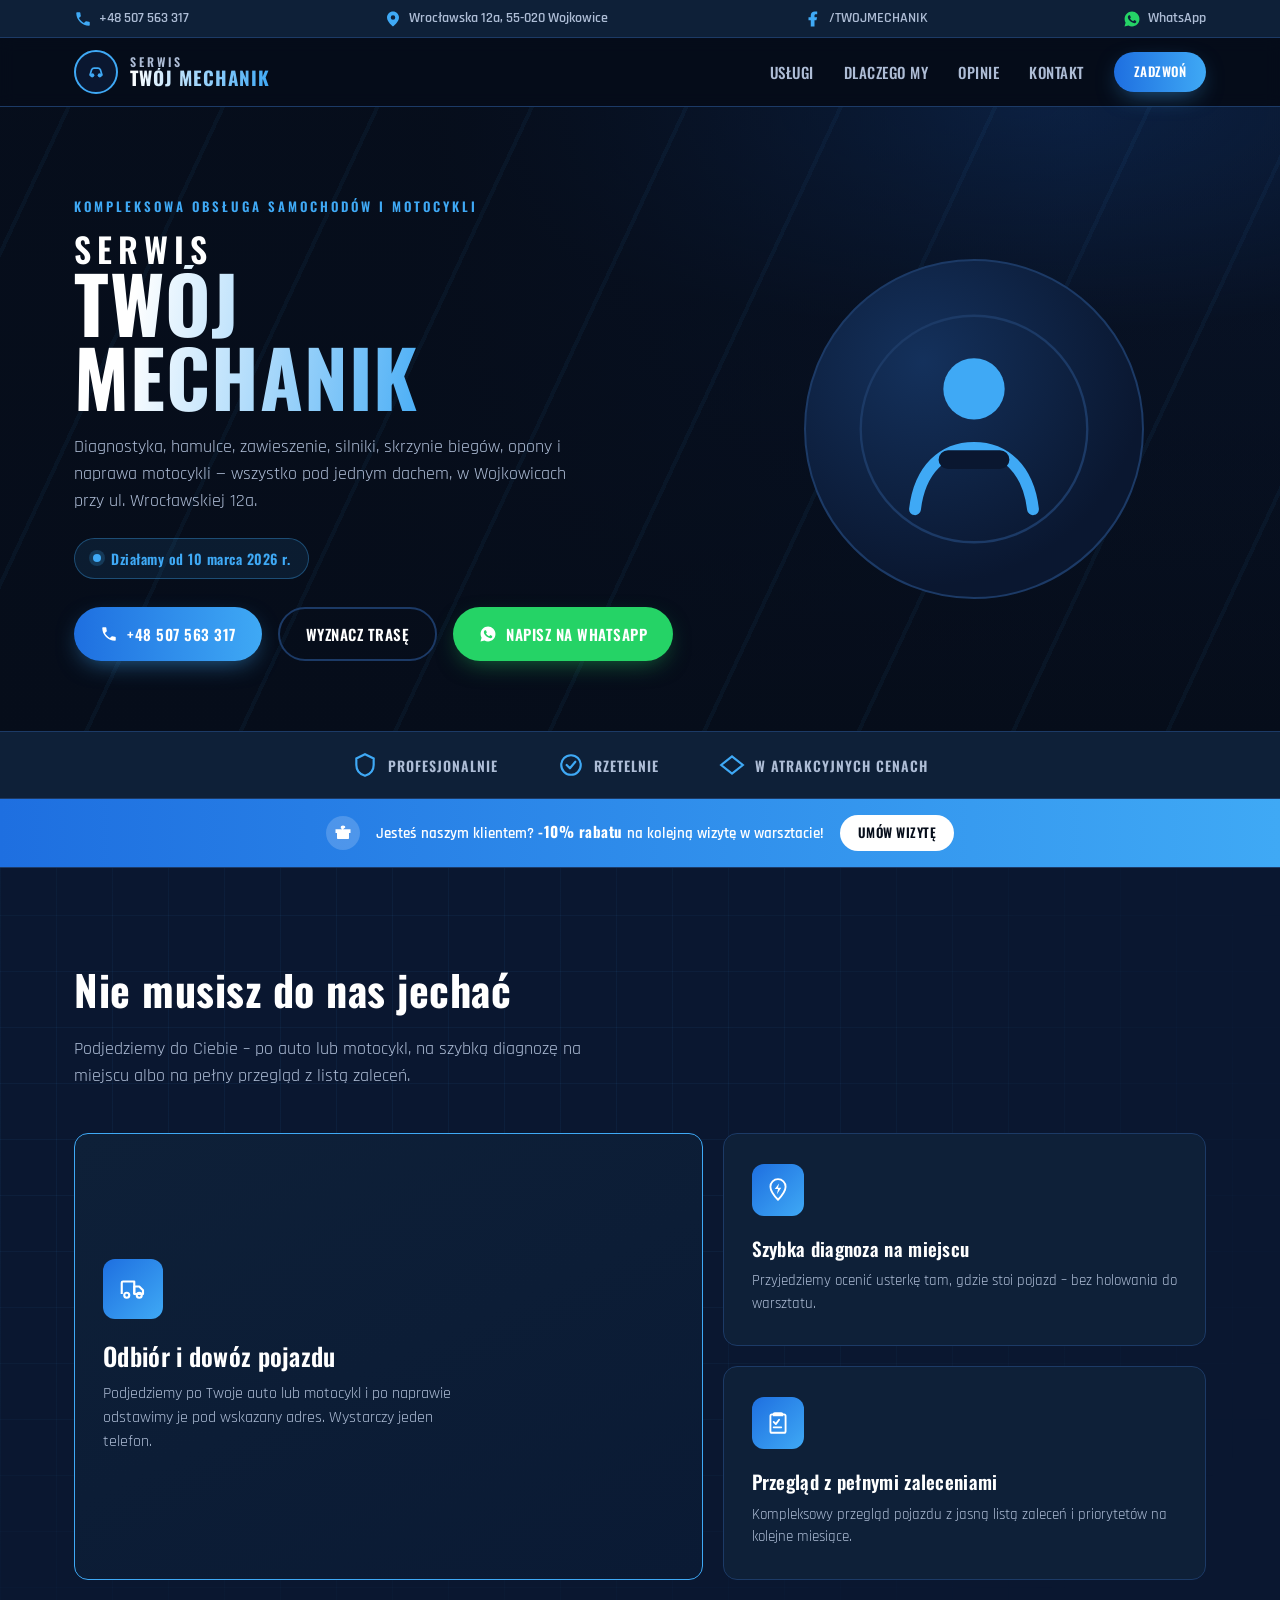
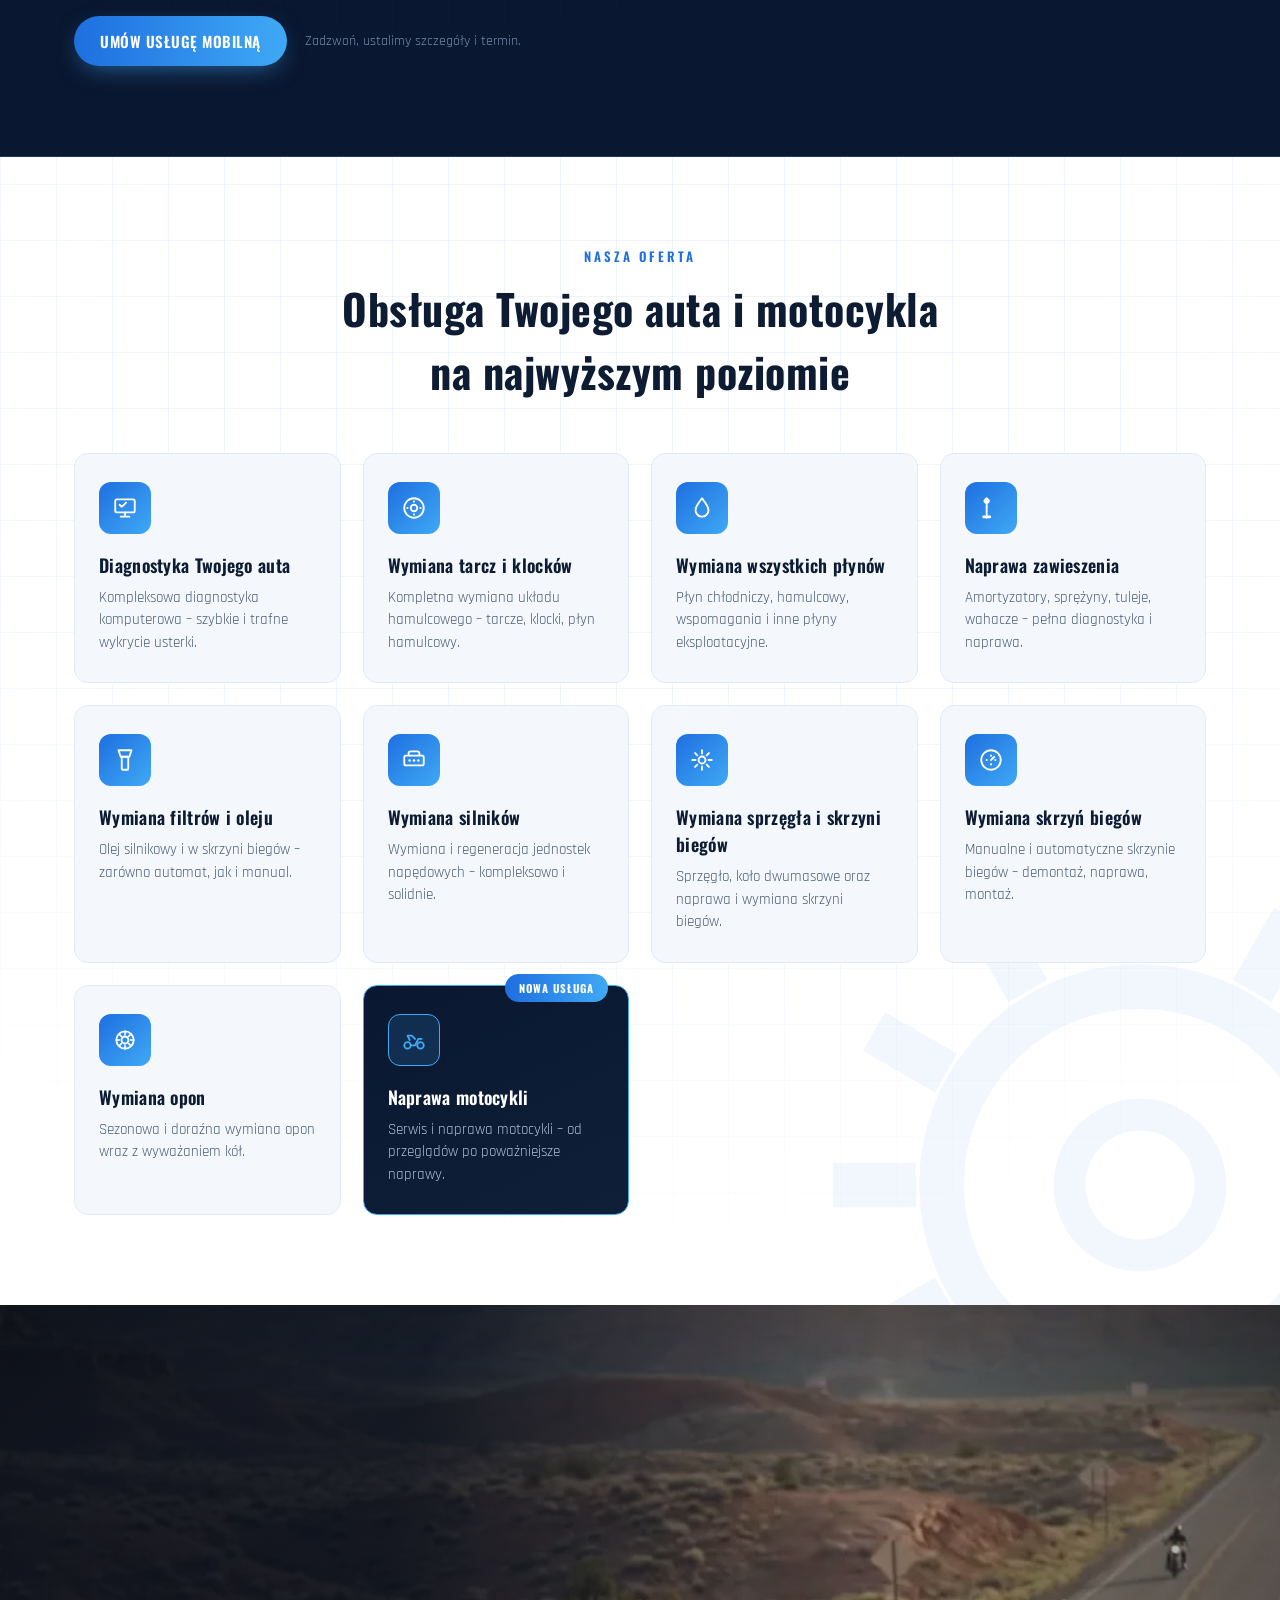
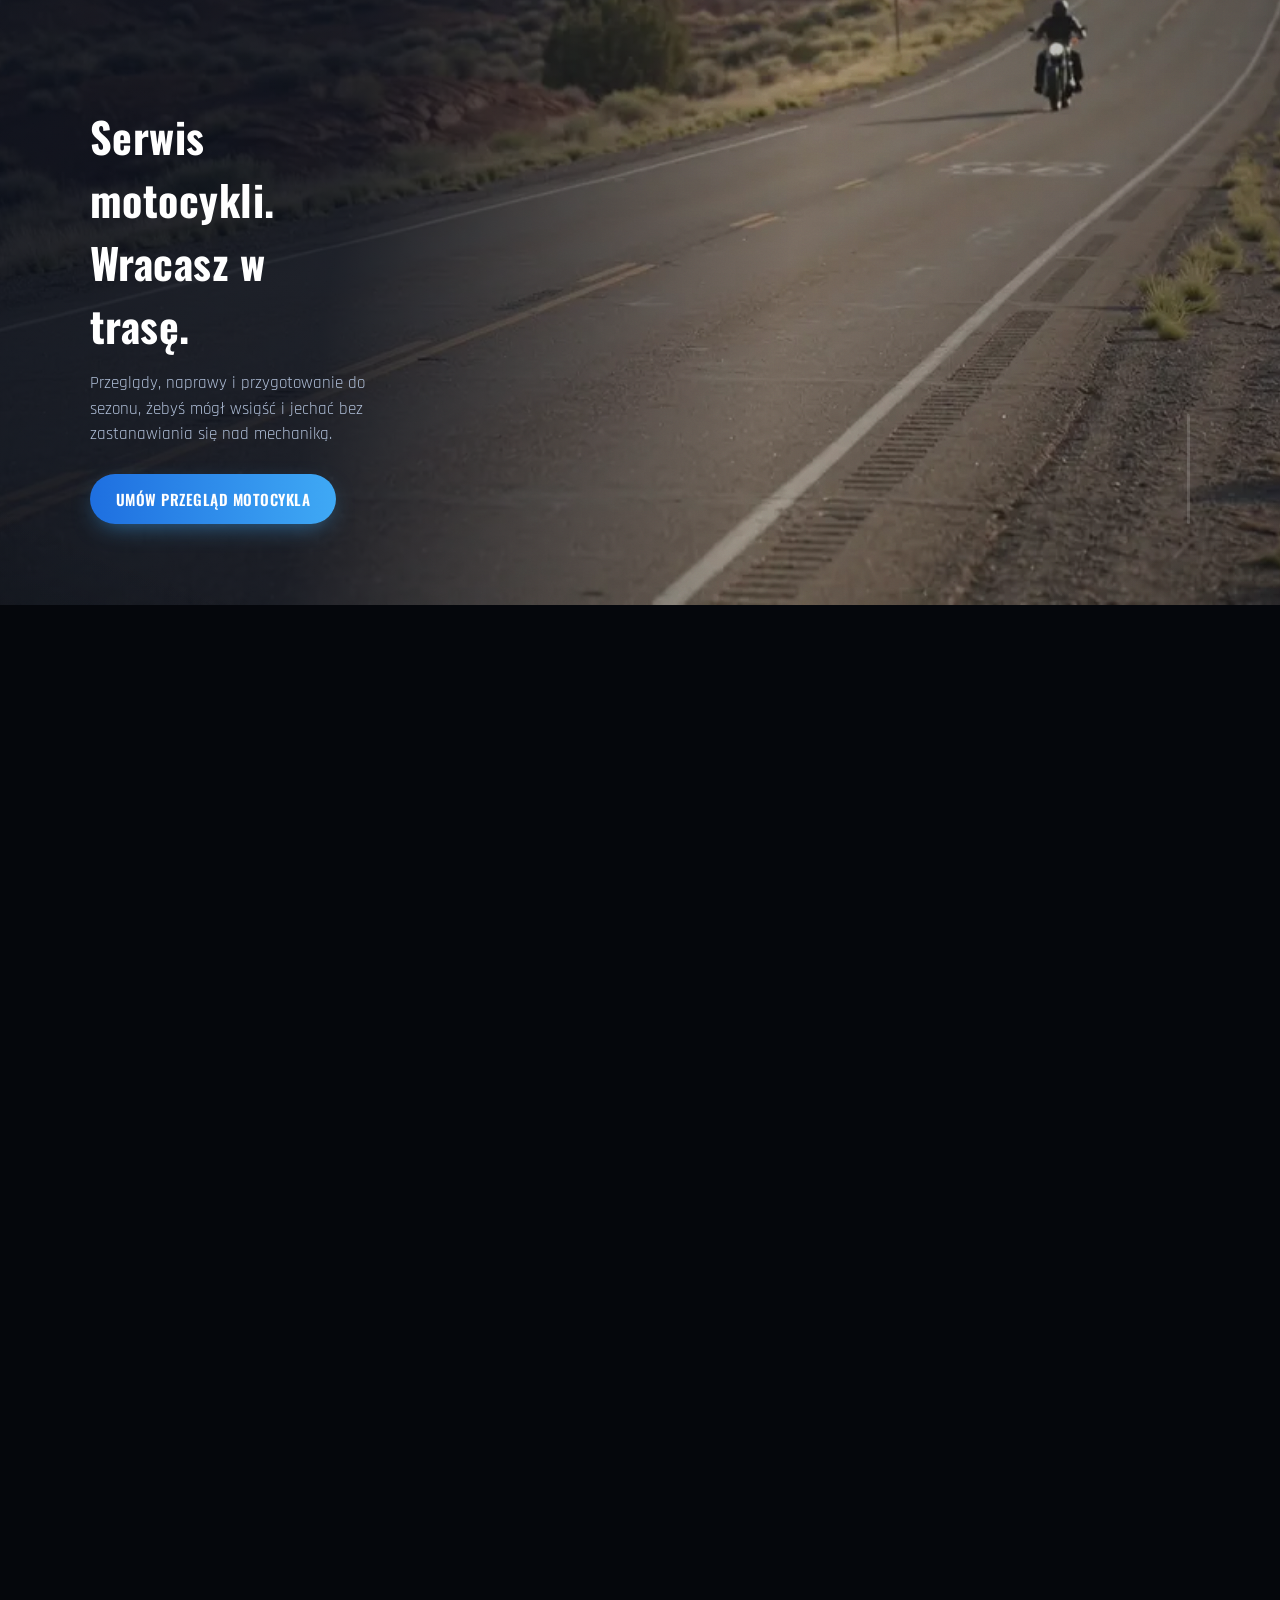
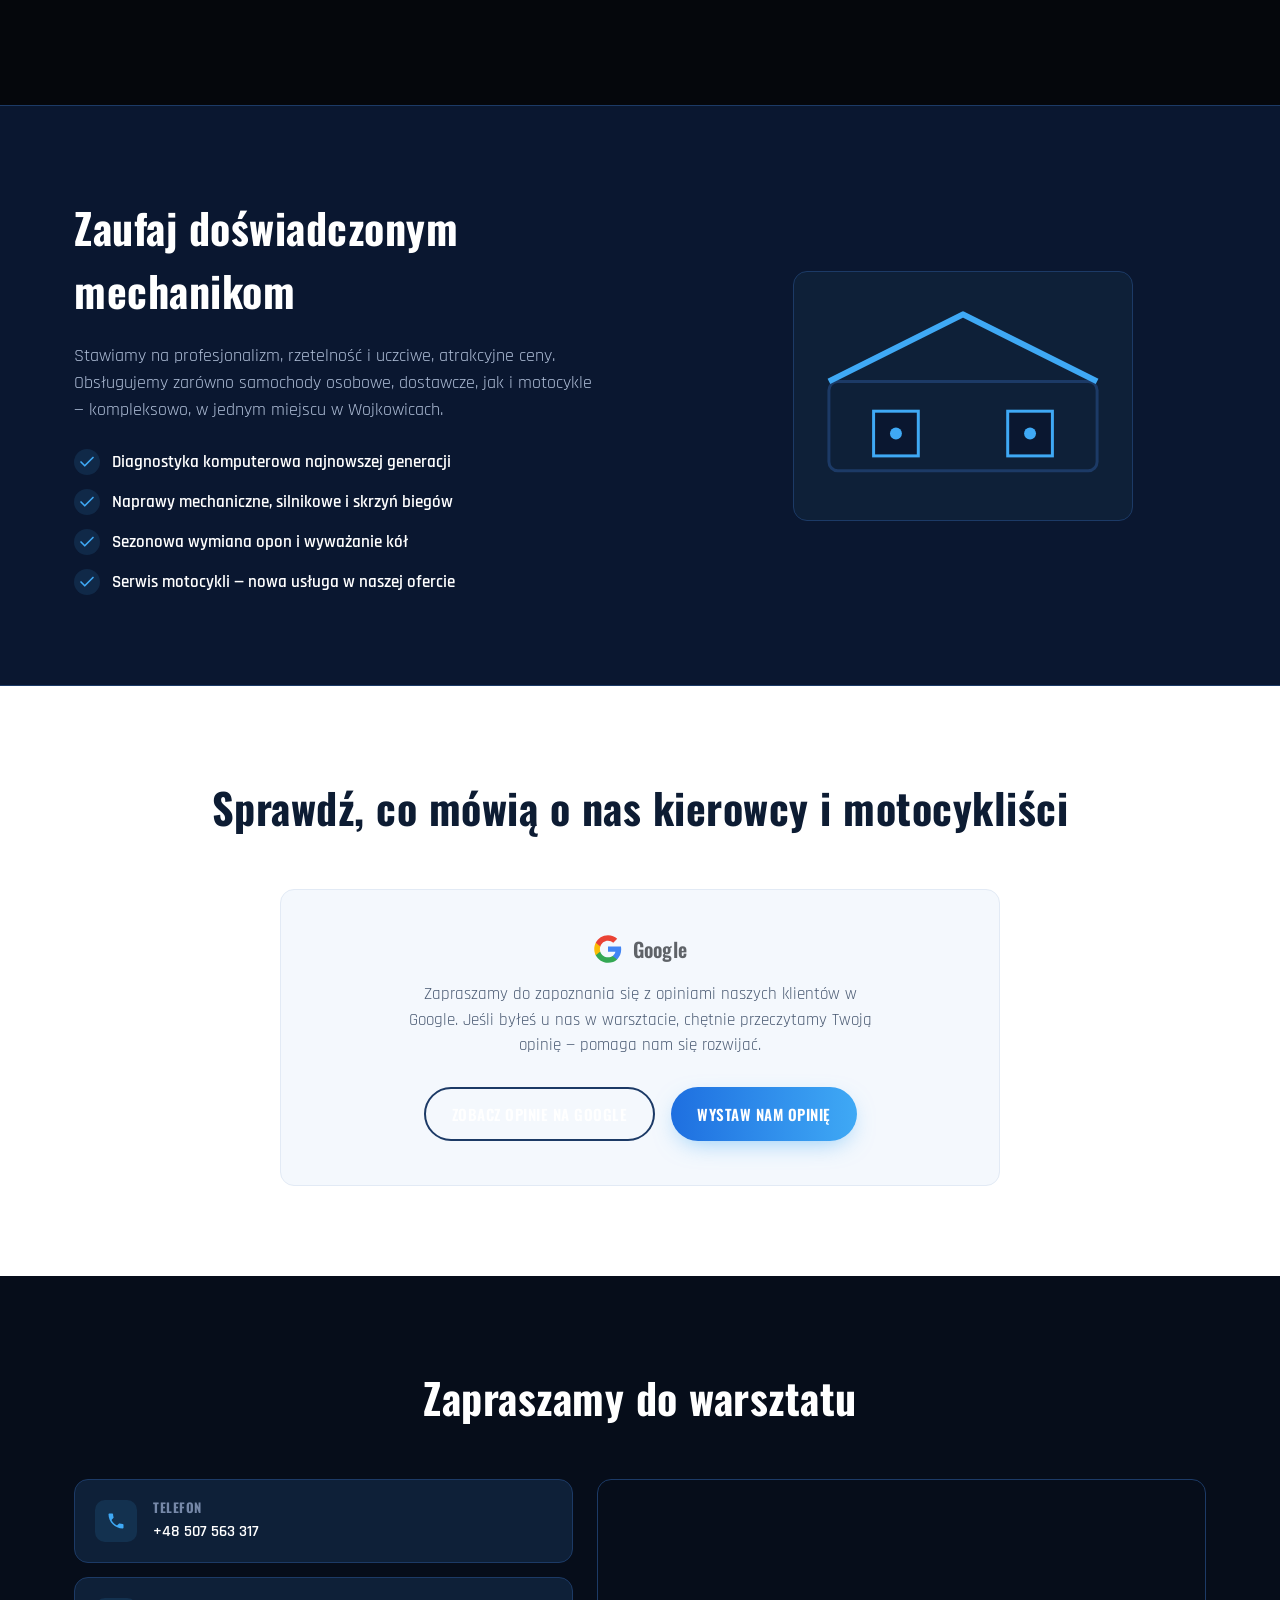
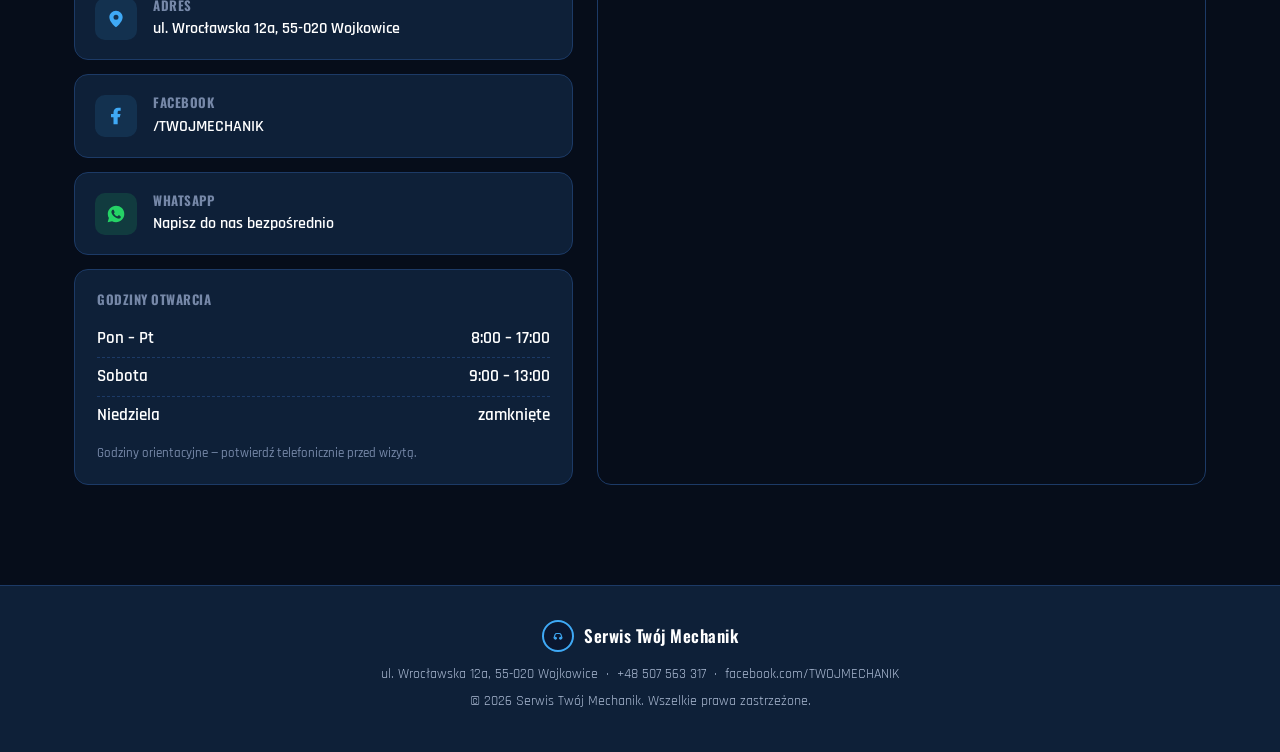
==== commit 6b7e3333: "Add scroll-driven motorcycle showcase section New "Serwis motocykli. Wracasz w trase." section betwe" ====
--- a/index.html
+++ b/index.html
@@ -267,6 +267,23 @@
     </div>
   </section>
 
+  <section id="motocykle" class="moto-scroll">
+    <div class="moto-scroll-track">
+      <div class="moto-scroll-sticky">
+        <canvas class="moto-canvas" aria-hidden="true"></canvas>
+        <div class="moto-scroll-grade" aria-hidden="true"></div>
+        <div class="moto-scroll-vignette" aria-hidden="true"></div>
+        <div class="moto-scroll-grain" aria-hidden="true"></div>
+        <div class="moto-scroll-content">
+          <h2 class="section-title section-title-light">Serwis motocykli.<br>Wracasz w trasę.</h2>
+          <p class="moto-scroll-body">Przeglądy, naprawy i przygotowanie do sezonu, żebyś mógł wsiąść i jechać bez zastanawiania się nad mechaniką.</p>
+          <a href="tel:+48507563317" class="btn btn-primary">Umów przegląd motocykla</a>
+        </div>
+        <div class="moto-scroll-progress" aria-hidden="true"><div class="moto-scroll-progress-fill"></div></div>
+      </div>
+    </div>
+  </section>
+
   <section id="dlaczego-my" class="why">
     <div class="container why-inner">
       <div class="why-text">
@@ -394,6 +411,9 @@
   <svg viewBox="0 0 24 24"><path d="M6.6 10.8c1.4 2.8 3.8 5.1 6.6 6.6l2.2-2.2c.3-.3.7-.4 1-.2 1.1.4 2.3.6 3.6.6.6 0 1 .4 1 1V20c0 .6-.4 1-1 1C10.9 21 3 13.1 3 3.9c0-.6.4-1 1-1h3.5c.6 0 1 .4 1 1 0 1.2.2 2.4.6 3.6.1.4 0 .8-.3 1L6.6 10.8z"/></svg>
 </a>
 
+<script src="js/vendor/gsap.min.js"></script>
+<script src="js/vendor/ScrollTrigger.min.js"></script>
 <script src="js/main.js"></script>
+<script src="js/moto-scroll.js"></script>
 </body>
 </html>
--- a/css/style.css
+++ b/css/style.css
@@ -641,6 +641,99 @@
   text-transform: uppercase;
   padding: 6px 14px;
   border-radius: 999px;
+}
+
+/* ---------- Motorcycle scroll showcase ---------- */
+.moto-scroll {
+  position: relative;
+  background: #05070c;
+}
+.moto-scroll-track {
+  position: relative;
+  height: 400vh;
+}
+.moto-scroll-sticky {
+  position: sticky;
+  top: 0;
+  height: 100vh;
+  overflow: hidden;
+  display: flex;
+  align-items: flex-end;
+}
+.moto-canvas {
+  position: absolute;
+  inset: 0;
+  z-index: 0;
+  width: 100%;
+  height: 100%;
+  display: block;
+  background: #05070c;
+}
+.moto-scroll-grade {
+  position: absolute;
+  inset: 0;
+  z-index: 1;
+  pointer-events: none;
+  background: linear-gradient(100deg,
+    rgba(6,13,26,.85) 0%,
+    rgba(6,13,26,.82) 30%,
+    rgba(6,13,26,.15) 62%,
+    rgba(6,13,26,.4) 100%);
+}
+.moto-scroll-vignette {
+  position: absolute;
+  inset: 0;
+  z-index: 2;
+  pointer-events: none;
+  background: radial-gradient(ellipse 120% 90% at 50% 55%, transparent 55%, rgba(0,0,0,.5) 100%);
+}
+.moto-scroll-grain {
+  position: absolute;
+  inset: 0;
+  z-index: 2;
+  pointer-events: none;
+  opacity: .05;
+  mix-blend-mode: overlay;
+  background-image: url("data:image/svg+xml,%3Csvg xmlns='http://www.w3.org/2000/svg' width='120' height='120'%3E%3Cfilter id='n'%3E%3CfeTurbulence type='fractalNoise' baseFrequency='0.9' numOctaves='2' stitchTiles='stitch'/%3E%3C/filter%3E%3Crect width='100%25' height='100%25' filter='url(%23n)'/%3E%3C/svg%3E");
+  background-size: 180px 180px;
+}
+.moto-scroll-content {
+  position: relative;
+  z-index: 3;
+  max-width: 460px;
+  padding: 0 7vw 9vh;
+  opacity: 0;
+  transform: translateY(20px);
+  transition: opacity 500ms var(--ease-out), transform 500ms var(--ease-out);
+}
+.moto-scroll-content.in-view { opacity: 1; transform: translateY(0); }
+.moto-scroll-content .section-title { text-align: left; margin: 0 0 14px; }
+.moto-scroll-body { color: var(--gray); font-size: 17px; max-width: 420px; margin: 0 0 26px; }
+.moto-scroll-progress {
+  position: absolute;
+  right: 7vw;
+  bottom: 9vh;
+  z-index: 3;
+  width: 3px;
+  height: 110px;
+  background: rgba(255,255,255,.15);
+  border-radius: 3px;
+  overflow: hidden;
+}
+.moto-scroll-progress-fill {
+  width: 100%;
+  height: 0%;
+  background: var(--accent-cyan);
+  border-radius: 3px;
+}
+@media (max-width: 900px) {
+  .moto-scroll-progress { display: none; }
+}
+@media (prefers-reduced-motion: reduce) {
+  .moto-scroll-track { height: auto; }
+  .moto-scroll-sticky { position: relative; height: 72vh; min-height: 460px; }
+  .moto-scroll-progress { display: none; }
+  .moto-scroll-content { transition: opacity 300ms ease; transform: none; }
 }
 
 /* ---------- Why us ---------- */
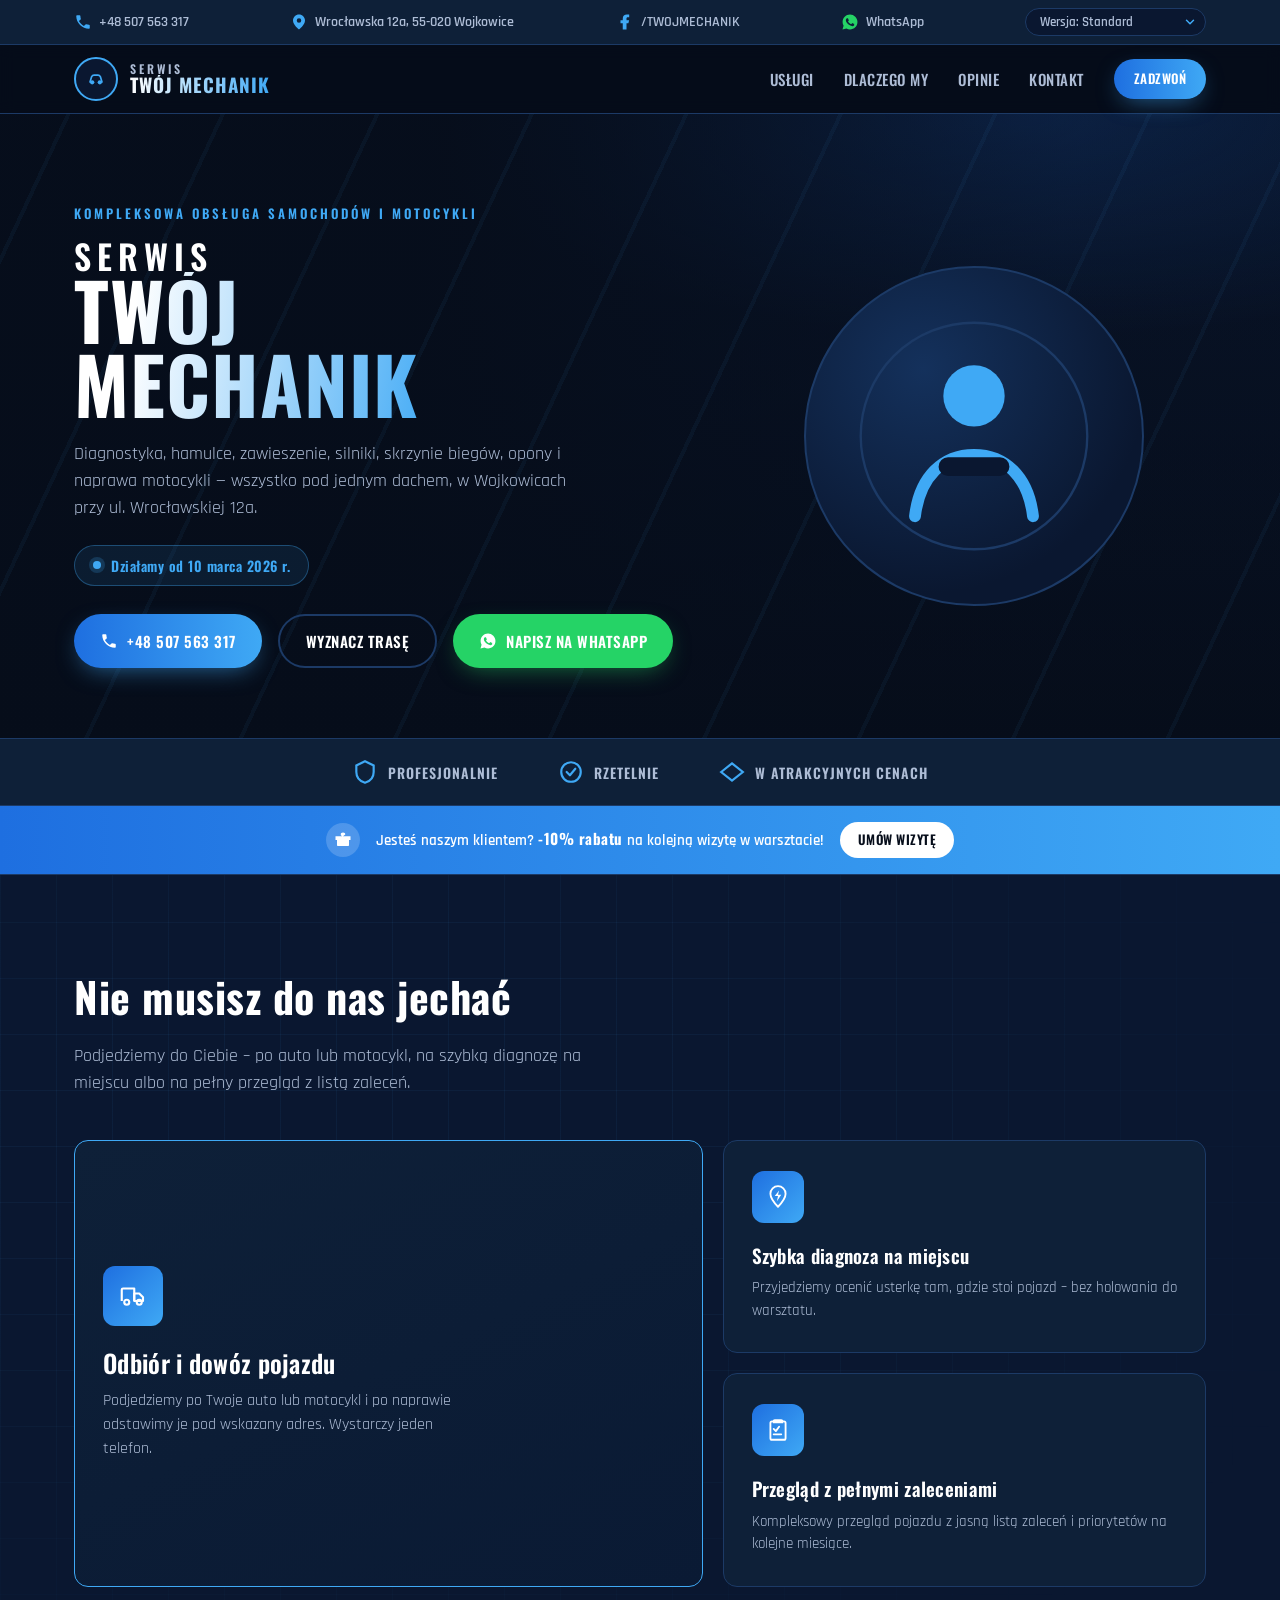
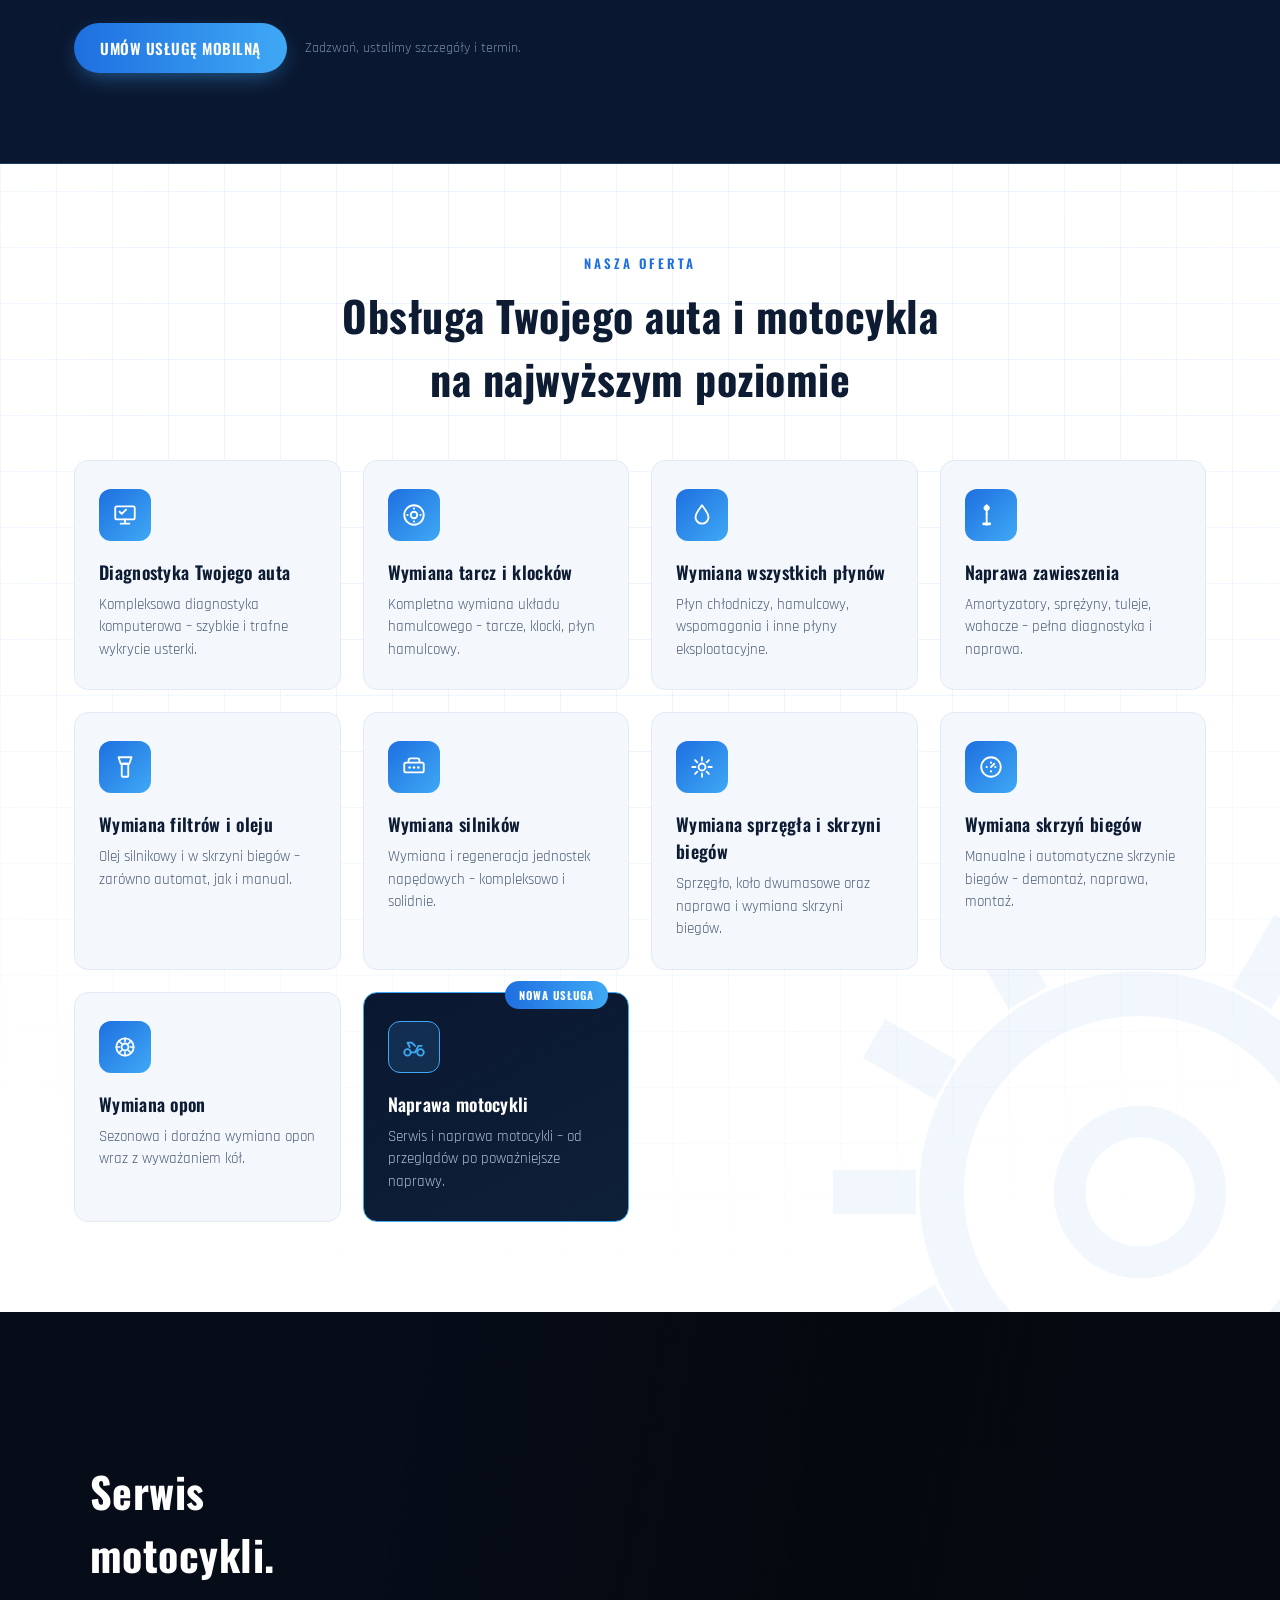
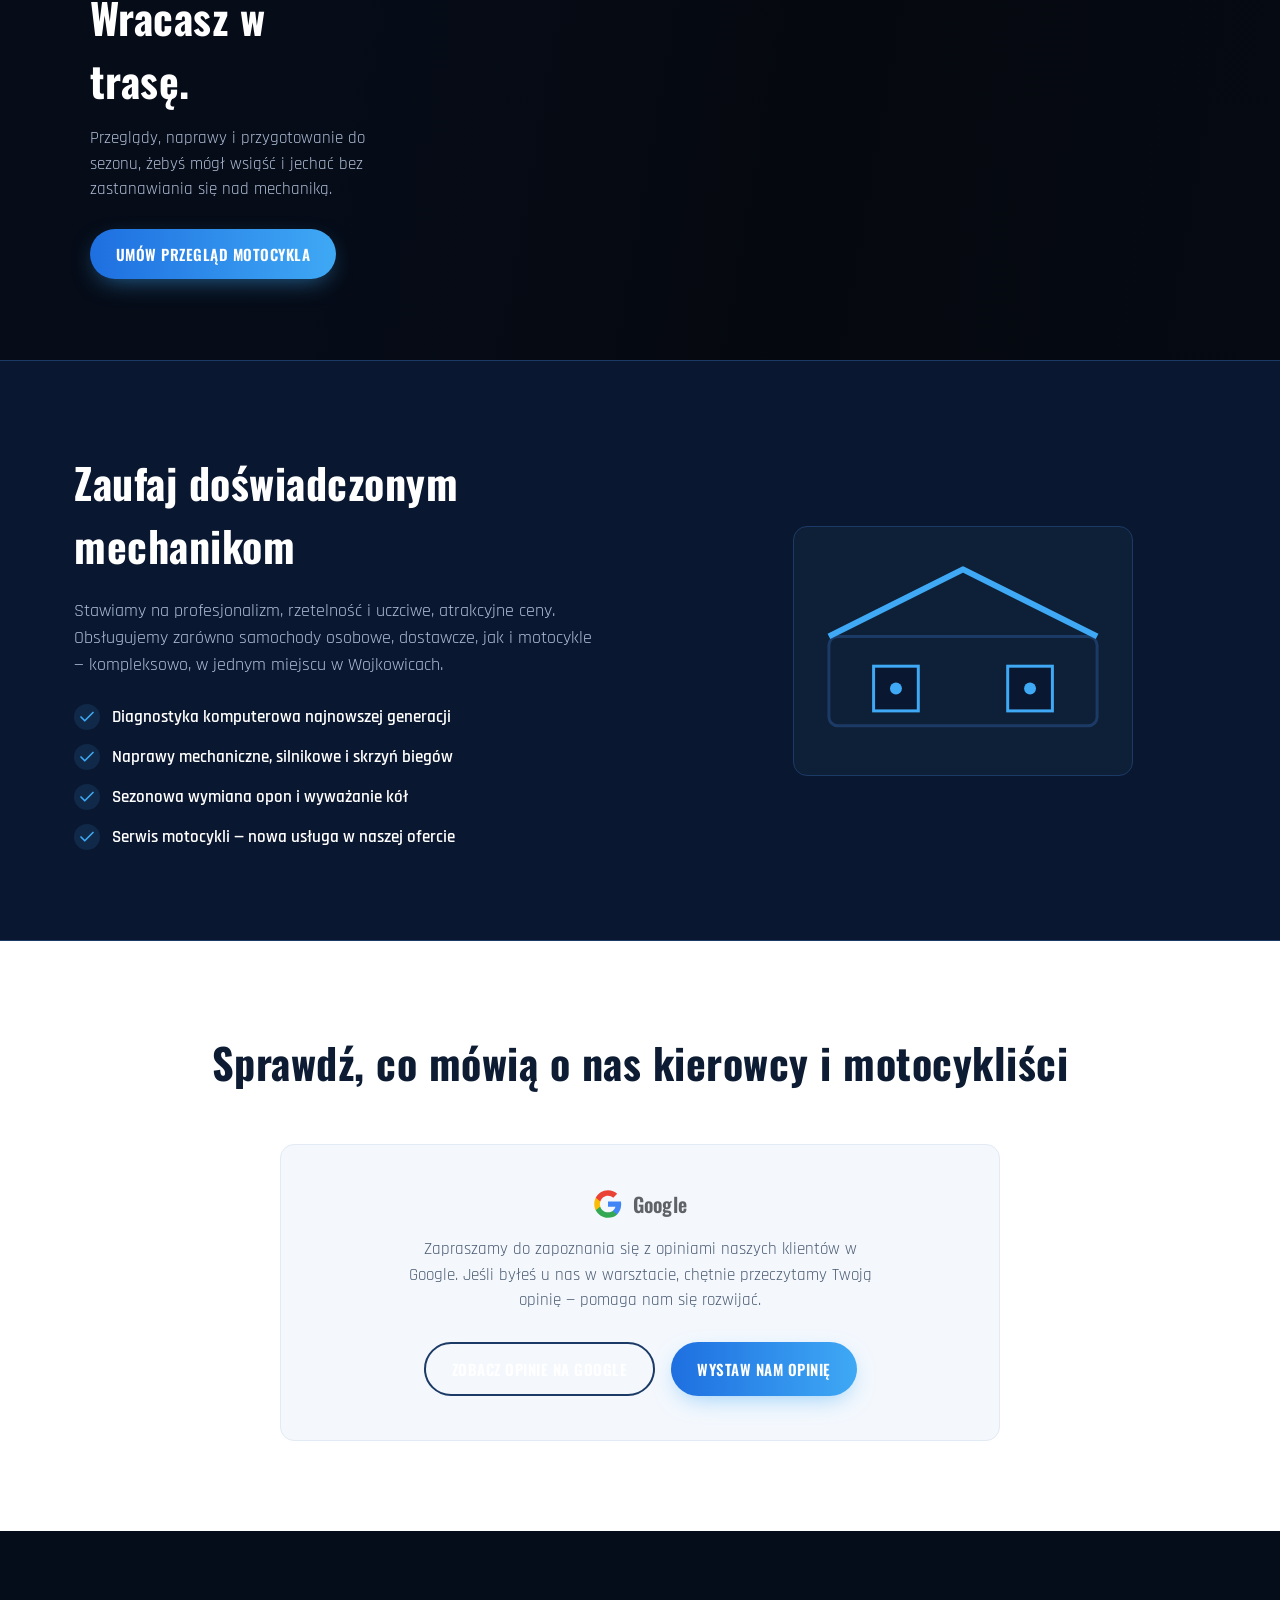
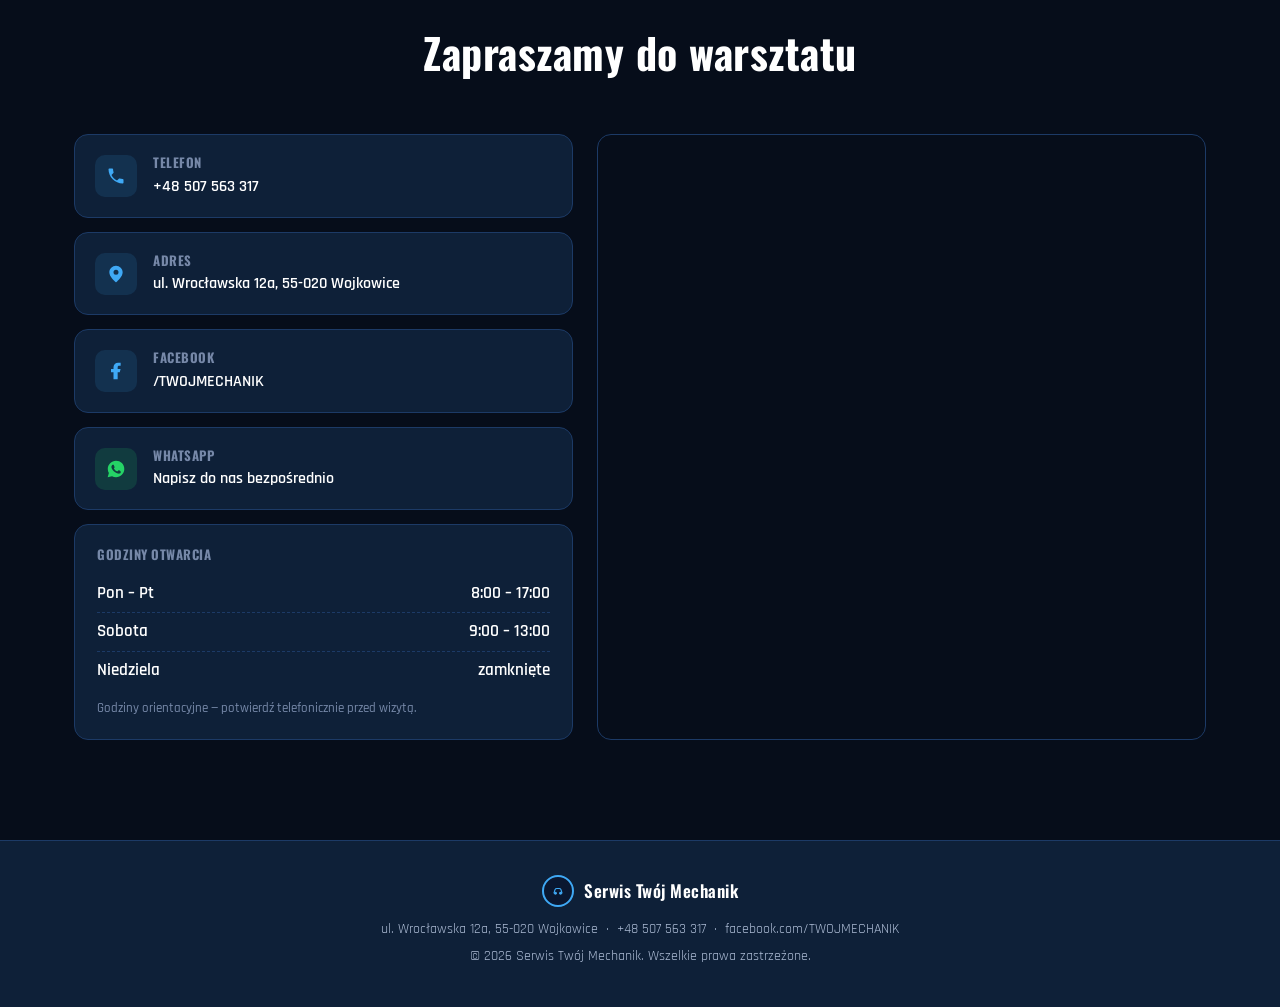
==== commit bdef957e: "Replace motorcycle canvas with plain video, add skill-based page variants The scroll-driven canvas/f" ====
--- a/index.html
+++ b/index.html
@@ -40,6 +40,16 @@
       <svg class="icon-sm" viewBox="0 0 24 24"><path d="M12.04 2C6.58 2 2.13 6.45 2.13 11.91c0 1.75.46 3.48 1.32 5.01L2 22l5.25-1.38a9.9 9.9 0 004.79 1.22h.01c5.46 0 9.9-4.45 9.9-9.91 0-2.65-1.03-5.14-2.9-7.01A9.87 9.87 0 0012.04 2zm5.8 14.13c-.24.68-1.4 1.32-1.93 1.4-.5.08-1.11.11-1.79-.11-.41-.13-.94-.3-1.62-.6-2.85-1.23-4.71-4.1-4.85-4.29-.14-.19-1.16-1.55-1.16-2.95 0-1.4.73-2.09 1-2.38.26-.28.57-.35.76-.35.19 0 .38 0 .55.01.18.01.41-.07.64.49.24.58.81 2 .88 2.14.07.14.12.31.02.5-.09.19-.14.31-.28.48-.14.16-.29.36-.42.49-.14.14-.28.29-.12.57.16.28.71 1.17 1.52 1.9 1.05.94 1.93 1.23 2.21 1.37.28.14.44.12.6-.07.16-.19.68-.79.86-1.06.18-.28.36-.23.6-.14.24.09 1.53.72 1.79.85.26.13.44.19.5.3.06.11.06.63-.18 1.31z"/></svg>
       WhatsApp
     </a>
+    <label class="topbar-item" style="gap:6px;">
+      <span class="visually-hidden">Wersja strony</span>
+      <select id="versionSelect" class="version-select" aria-label="Wersja strony">
+        <option value="index.html">Wersja: Standard</option>
+        <option value="index-v2.html">Wersja: Wideo mocniejsze</option>
+        <option value="index-v3.html">Wersja: Interfejs</option>
+        <option value="index-v4.html">Wersja: Animacje</option>
+        <option value="index-v5.html">Wersja: Wideo</option>
+      </select>
+    </label>
   </div>
 </div>
 
@@ -268,19 +278,15 @@
   </section>
 
   <section id="motocykle" class="moto-scroll">
-    <div class="moto-scroll-track">
-      <div class="moto-scroll-sticky">
-        <canvas class="moto-canvas" aria-hidden="true"></canvas>
-        <div class="moto-scroll-grade" aria-hidden="true"></div>
-        <div class="moto-scroll-vignette" aria-hidden="true"></div>
-        <div class="moto-scroll-grain" aria-hidden="true"></div>
-        <div class="moto-scroll-content">
-          <h2 class="section-title section-title-light">Serwis motocykli.<br>Wracasz w trasę.</h2>
-          <p class="moto-scroll-body">Przeglądy, naprawy i przygotowanie do sezonu, żebyś mógł wsiąść i jechać bez zastanawiania się nad mechaniką.</p>
-          <a href="tel:+48507563317" class="btn btn-primary">Umów przegląd motocykla</a>
-        </div>
-        <div class="moto-scroll-progress" aria-hidden="true"><div class="moto-scroll-progress-fill"></div></div>
-      </div>
+    <div class="moto-video-bg" aria-hidden="true">
+      <video autoplay muted loop playsinline preload="auto">
+        <source src="assets/video/moto-highway.mp4" type="video/mp4">
+      </video>
+    </div>
+    <div class="moto-scroll-content">
+      <h2 class="section-title section-title-light">Serwis motocykli.<br>Wracasz w trasę.</h2>
+      <p class="moto-scroll-body">Przeglądy, naprawy i przygotowanie do sezonu, żebyś mógł wsiąść i jechać bez zastanawiania się nad mechaniką.</p>
+      <a href="tel:+48507563317" class="btn btn-primary">Umów przegląd motocykla</a>
     </div>
   </section>
 
@@ -411,9 +417,6 @@
   <svg viewBox="0 0 24 24"><path d="M6.6 10.8c1.4 2.8 3.8 5.1 6.6 6.6l2.2-2.2c.3-.3.7-.4 1-.2 1.1.4 2.3.6 3.6.6.6 0 1 .4 1 1V20c0 .6-.4 1-1 1C10.9 21 3 13.1 3 3.9c0-.6.4-1 1-1h3.5c.6 0 1 .4 1 1 0 1.2.2 2.4.6 3.6.1.4 0 .8-.3 1L6.6 10.8z"/></svg>
 </a>
 
-<script src="js/vendor/gsap.min.js"></script>
-<script src="js/vendor/ScrollTrigger.min.js"></script>
 <script src="js/main.js"></script>
-<script src="js/moto-scroll.js"></script>
 </body>
 </html>
--- a/css/style.css
+++ b/css/style.css
@@ -15,6 +15,7 @@
   --whatsapp-dark: #1da851;
   --ease-out: cubic-bezier(0.23, 1, 0.32, 1);
   --ease-in-out: cubic-bezier(0.77, 0, 0.175, 1);
+  --ease-drawer: cubic-bezier(0.32, 0.72, 0, 1);
   --hero-video-opacity: .38;
   --hero-scrim-strong: .93;
   --hero-scrim-soft: .38;
@@ -48,6 +49,15 @@
 
 a { color: inherit; text-decoration: none; }
 
+.visually-hidden {
+  position: absolute;
+  width: 1px; height: 1px;
+  padding: 0; margin: -1px;
+  overflow: hidden;
+  clip: rect(0,0,0,0);
+  white-space: nowrap;
+  border: 0;
+}
 .icon-sm { width: 18px; height: 18px; fill: currentColor; flex-shrink: 0; }
 .icon-md { width: 26px; height: 26px; fill: none; stroke: currentColor; stroke-width: 2; flex-shrink: 0; }
 
@@ -77,6 +87,27 @@
 .topbar-item .icon-sm { fill: var(--accent-cyan); }
 .topbar-item:hover { color: var(--white); }
 .topbar-whatsapp .icon-sm { fill: var(--whatsapp); }
+.version-select {
+  appearance: none;
+  -webkit-appearance: none;
+  background: var(--bg-navy);
+  color: var(--gray);
+  border: 1px solid var(--border-navy);
+  border-radius: 999px;
+  padding: 5px 28px 5px 14px;
+  font-family: var(--font-body);
+  font-weight: 600;
+  font-size: 13px;
+  cursor: pointer;
+  background-image: url("data:image/svg+xml,%3Csvg xmlns='http://www.w3.org/2000/svg' viewBox='0 0 24 24' fill='none' stroke='%233fa9f5' stroke-width='2.5' stroke-linecap='round' stroke-linejoin='round'%3E%3Cpath d='M6 9l6 6 6-6'/%3E%3C/svg%3E");
+  background-repeat: no-repeat;
+  background-position: right 8px center;
+  background-size: 14px;
+  transition: border-color 160ms var(--ease-out), color 160ms var(--ease-out);
+}
+.version-select:hover { border-color: var(--accent-cyan); color: var(--white); }
+.version-select:focus-visible { outline: 2px solid var(--accent-cyan); outline-offset: 2px; }
+.version-select option { background: var(--bg-navy); color: var(--white); }
 
 /* ---------- Navbar ---------- */
 .navbar {
@@ -643,65 +674,50 @@
   border-radius: 999px;
 }
 
-/* ---------- Motorcycle scroll showcase ---------- */
+/* ---------- Motorcycle showcase ---------- */
 .moto-scroll {
   position: relative;
+  overflow: hidden;
+  min-height: 72vh;
+  display: flex;
+  align-items: flex-end;
   background: #05070c;
 }
-.moto-scroll-track {
-  position: relative;
-  height: 400vh;
-}
-.moto-scroll-sticky {
-  position: sticky;
-  top: 0;
-  height: 100vh;
-  overflow: hidden;
-  display: flex;
-  align-items: flex-end;
-}
-.moto-canvas {
+.moto-video-bg {
   position: absolute;
   inset: 0;
   z-index: 0;
+  overflow: hidden;
+}
+.moto-video-bg video {
   width: 100%;
   height: 100%;
-  display: block;
-  background: #05070c;
-}
-.moto-scroll-grade {
+  object-fit: cover;
+  filter: saturate(1.2) contrast(1.08);
+}
+.moto-video-bg::after {
+  content: '';
   position: absolute;
   inset: 0;
-  z-index: 1;
-  pointer-events: none;
   background: linear-gradient(100deg,
-    rgba(6,13,26,.85) 0%,
-    rgba(6,13,26,.82) 30%,
-    rgba(6,13,26,.15) 62%,
-    rgba(6,13,26,.4) 100%);
-}
-.moto-scroll-vignette {
-  position: absolute;
-  inset: 0;
-  z-index: 2;
-  pointer-events: none;
-  background: radial-gradient(ellipse 120% 90% at 50% 55%, transparent 55%, rgba(0,0,0,.5) 100%);
-}
-.moto-scroll-grain {
-  position: absolute;
-  inset: 0;
-  z-index: 2;
-  pointer-events: none;
-  opacity: .05;
-  mix-blend-mode: overlay;
-  background-image: url("data:image/svg+xml,%3Csvg xmlns='http://www.w3.org/2000/svg' width='120' height='120'%3E%3Cfilter id='n'%3E%3CfeTurbulence type='fractalNoise' baseFrequency='0.9' numOctaves='2' stitchTiles='stitch'/%3E%3C/filter%3E%3Crect width='100%25' height='100%25' filter='url(%23n)'/%3E%3C/svg%3E");
-  background-size: 180px 180px;
+    rgba(6,13,26,.88) 0%,
+    rgba(6,13,26,.84) 30%,
+    rgba(6,13,26,.2) 62%,
+    rgba(6,13,26,.45) 100%);
+}
+@media (max-width: 900px) {
+  .moto-video-bg::after {
+    background: linear-gradient(180deg,
+      rgba(6,13,26,.25) 0%,
+      rgba(6,13,26,.86) 45%,
+      rgba(6,13,26,.9) 100%);
+  }
 }
 .moto-scroll-content {
   position: relative;
-  z-index: 3;
+  z-index: 1;
   max-width: 460px;
-  padding: 0 7vw 9vh;
+  padding: 9vh 7vw;
   opacity: 0;
   transform: translateY(20px);
   transition: opacity 500ms var(--ease-out), transform 500ms var(--ease-out);
@@ -709,30 +725,7 @@
 .moto-scroll-content.in-view { opacity: 1; transform: translateY(0); }
 .moto-scroll-content .section-title { text-align: left; margin: 0 0 14px; }
 .moto-scroll-body { color: var(--gray); font-size: 17px; max-width: 420px; margin: 0 0 26px; }
-.moto-scroll-progress {
-  position: absolute;
-  right: 7vw;
-  bottom: 9vh;
-  z-index: 3;
-  width: 3px;
-  height: 110px;
-  background: rgba(255,255,255,.15);
-  border-radius: 3px;
-  overflow: hidden;
-}
-.moto-scroll-progress-fill {
-  width: 100%;
-  height: 0%;
-  background: var(--accent-cyan);
-  border-radius: 3px;
-}
-@media (max-width: 900px) {
-  .moto-scroll-progress { display: none; }
-}
 @media (prefers-reduced-motion: reduce) {
-  .moto-scroll-track { height: auto; }
-  .moto-scroll-sticky { position: relative; height: 72vh; min-height: 460px; }
-  .moto-scroll-progress { display: none; }
   .moto-scroll-content { transition: opacity 300ms ease; transform: none; }
 }
 
@@ -973,6 +966,7 @@
 
 @media (max-width: 760px) {
   .topbar-inner { justify-content: center; text-align: center; gap: 10px 20px; }
+  .topbar-inner > label { display: none; }
   .nav-links {
     position: fixed;
     top: 0; right: -100%;
@@ -994,3 +988,185 @@
   .services, .why, .reviews, .contact { padding: 60px 0; }
   .reviews-card { padding: 32px 22px; }
 }
+
+/* =====================================================================
+   Page style variant: make-interfaces-feel-better (index-v3.html)
+   Scoped so the baseline pages are unaffected; see topbar version switch.
+   ===================================================================== */
+body[data-page-style="interfaces"] {
+  -webkit-font-smoothing: antialiased;
+  -moz-osx-font-smoothing: grayscale;
+}
+body[data-page-style="interfaces"] h1,
+body[data-page-style="interfaces"] .section-title,
+body[data-page-style="interfaces"] .service-card h3,
+body[data-page-style="interfaces"] .mobile-service h3,
+body[data-page-style="interfaces"] .moto-scroll-content h2 {
+  text-wrap: balance;
+}
+body[data-page-style="interfaces"] .hero-desc,
+body[data-page-style="interfaces"] .service-card p,
+body[data-page-style="interfaces"] .mobile-service p,
+body[data-page-style="interfaces"] .reviews-text,
+body[data-page-style="interfaces"] .moto-scroll-body,
+body[data-page-style="interfaces"] .why-list li,
+body[data-page-style="interfaces"] .promo-text {
+  text-wrap: pretty;
+}
+body[data-page-style="interfaces"] .btn:active,
+body[data-page-style="interfaces"] .promo-cta:active,
+body[data-page-style="interfaces"] .fab-whatsapp:active {
+  transform: scale(.96);
+}
+body[data-page-style="interfaces"] .fab-call {
+  transition: transform 160ms var(--ease-out);
+}
+body[data-page-style="interfaces"] .fab-call:active {
+  transform: scale(.96);
+}
+body[data-page-style="interfaces"] .service-card {
+  box-shadow: 0 2px 10px -6px rgba(20, 60, 120, .18);
+}
+body[data-page-style="interfaces"] .hero-visual-card,
+body[data-page-style="interfaces"] .why-card,
+body[data-page-style="interfaces"] .hero-video-bg video,
+body[data-page-style="interfaces"] .moto-video-bg video {
+  outline: 1px solid oklch(1 0 0 / 0.1);
+  outline-offset: -1px;
+}
+body[data-page-style="interfaces"] .nav-toggle {
+  position: relative;
+}
+body[data-page-style="interfaces"] .nav-toggle::before {
+  content: '';
+  position: absolute;
+  top: 50%;
+  left: 50%;
+  width: 44px;
+  height: 44px;
+  transform: translate(-50%, -50%);
+}
+body[data-page-style="interfaces"] .contact-card,
+body[data-page-style="interfaces"] .mobile-service,
+body[data-page-style="interfaces"] .reviews-card {
+  transition: border-color 160ms var(--ease-out), transform 160ms var(--ease-out), box-shadow 160ms var(--ease-out);
+}
+
+/* =====================================================================
+   Page style variant: improve-animations (index-v4.html)
+   Audit findings: css/style.css:836 and :980 used generic `ease` instead
+   of the site's own cubic-bezier tokens; why-list/reviews/contact had no
+   entrance reveal at all; hero had no load-in sequencing.
+   ===================================================================== */
+body[data-page-style="animations"] .contact-card {
+  transition: border-color 220ms var(--ease-out), transform 220ms var(--ease-out);
+}
+body[data-page-style="animations"] .nav-links {
+  transition: right 280ms var(--ease-drawer);
+}
+body[data-page-style="animations"] .why-list li,
+body[data-page-style="animations"] .reviews-card,
+body[data-page-style="animations"] .contact-card,
+body[data-page-style="animations"] .contact-hours {
+  opacity: 0;
+  transform: translateY(14px);
+  transition: opacity 420ms var(--ease-out), transform 420ms var(--ease-out);
+}
+body[data-page-style="animations"] .why-list li.in-view,
+body[data-page-style="animations"] .reviews-card.in-view,
+body[data-page-style="animations"] .contact-card.in-view,
+body[data-page-style="animations"] .contact-hours.in-view {
+  opacity: 1;
+  transform: translateY(0);
+}
+body[data-page-style="animations"] .hero-text > * {
+  opacity: 0;
+  transform: translateY(14px);
+  animation: heroLoadIn 620ms var(--ease-out) forwards;
+}
+body[data-page-style="animations"] .hero-text > *:nth-child(1) { animation-delay: 60ms; }
+body[data-page-style="animations"] .hero-text > *:nth-child(2) { animation-delay: 140ms; }
+body[data-page-style="animations"] .hero-text > *:nth-child(3) { animation-delay: 220ms; }
+body[data-page-style="animations"] .hero-text > *:nth-child(4) { animation-delay: 300ms; }
+body[data-page-style="animations"] .hero-text > *:nth-child(5) { animation-delay: 380ms; }
+@keyframes heroLoadIn {
+  to { opacity: 1; transform: translateY(0); }
+}
+@media (prefers-reduced-motion: reduce) {
+  body[data-page-style="animations"] .why-list li,
+  body[data-page-style="animations"] .reviews-card,
+  body[data-page-style="animations"] .contact-card,
+  body[data-page-style="animations"] .contact-hours {
+    transform: none;
+    transition: opacity 220ms ease;
+  }
+  body[data-page-style="animations"] .hero-text > * {
+    animation: none;
+    opacity: 1;
+    transform: none;
+  }
+}
+
+/* =====================================================================
+   Page style variant: video (index-v5.html)
+   Treat the /video skill as "produced footage" polish (captioning, a
+   slow Ken Burns grade) rather than standing up a video-generation
+   pipeline, since this page already ships real, licensed-by-the-user
+   footage rather than needing new footage generated.
+   ===================================================================== */
+body[data-page-style="video"] .hero-video-bg video,
+body[data-page-style="video"] .moto-video-bg video {
+  animation: kenBurns 26s var(--ease-in-out) infinite alternate;
+  transform-origin: center;
+}
+@keyframes kenBurns {
+  from { transform: scale(1); }
+  to { transform: scale(1.06); }
+}
+body[data-page-style="video"] .video-caption {
+  position: absolute;
+  z-index: 2;
+  display: inline-flex;
+  align-items: center;
+  gap: 8px;
+  background: rgba(6, 13, 26, .55);
+  backdrop-filter: blur(6px);
+  -webkit-backdrop-filter: blur(6px);
+  border: 1px solid rgba(255, 255, 255, .14);
+  border-radius: 999px;
+  padding: 7px 14px 7px 10px;
+  font-family: var(--font-head);
+  font-size: 12px;
+  font-weight: 600;
+  letter-spacing: .5px;
+  text-transform: uppercase;
+  color: var(--gray);
+}
+body[data-page-style="video"] .video-caption-dot {
+  width: 7px;
+  height: 7px;
+  border-radius: 50%;
+  background: var(--accent-cyan);
+}
+body[data-page-style="video"] .hero-video-bg .video-caption {
+  left: 24px;
+  bottom: 24px;
+}
+body[data-page-style="video"] .moto-video-bg .video-caption {
+  right: 24px;
+  bottom: 24px;
+}
+@media (max-width: 760px) {
+  body[data-page-style="video"] .hero-video-bg .video-caption,
+  body[data-page-style="video"] .moto-video-bg .video-caption {
+    left: 16px;
+    right: 16px;
+    bottom: 16px;
+  }
+}
+@media (prefers-reduced-motion: reduce) {
+  body[data-page-style="video"] .hero-video-bg video,
+  body[data-page-style="video"] .moto-video-bg video {
+    animation: none;
+  }
+}
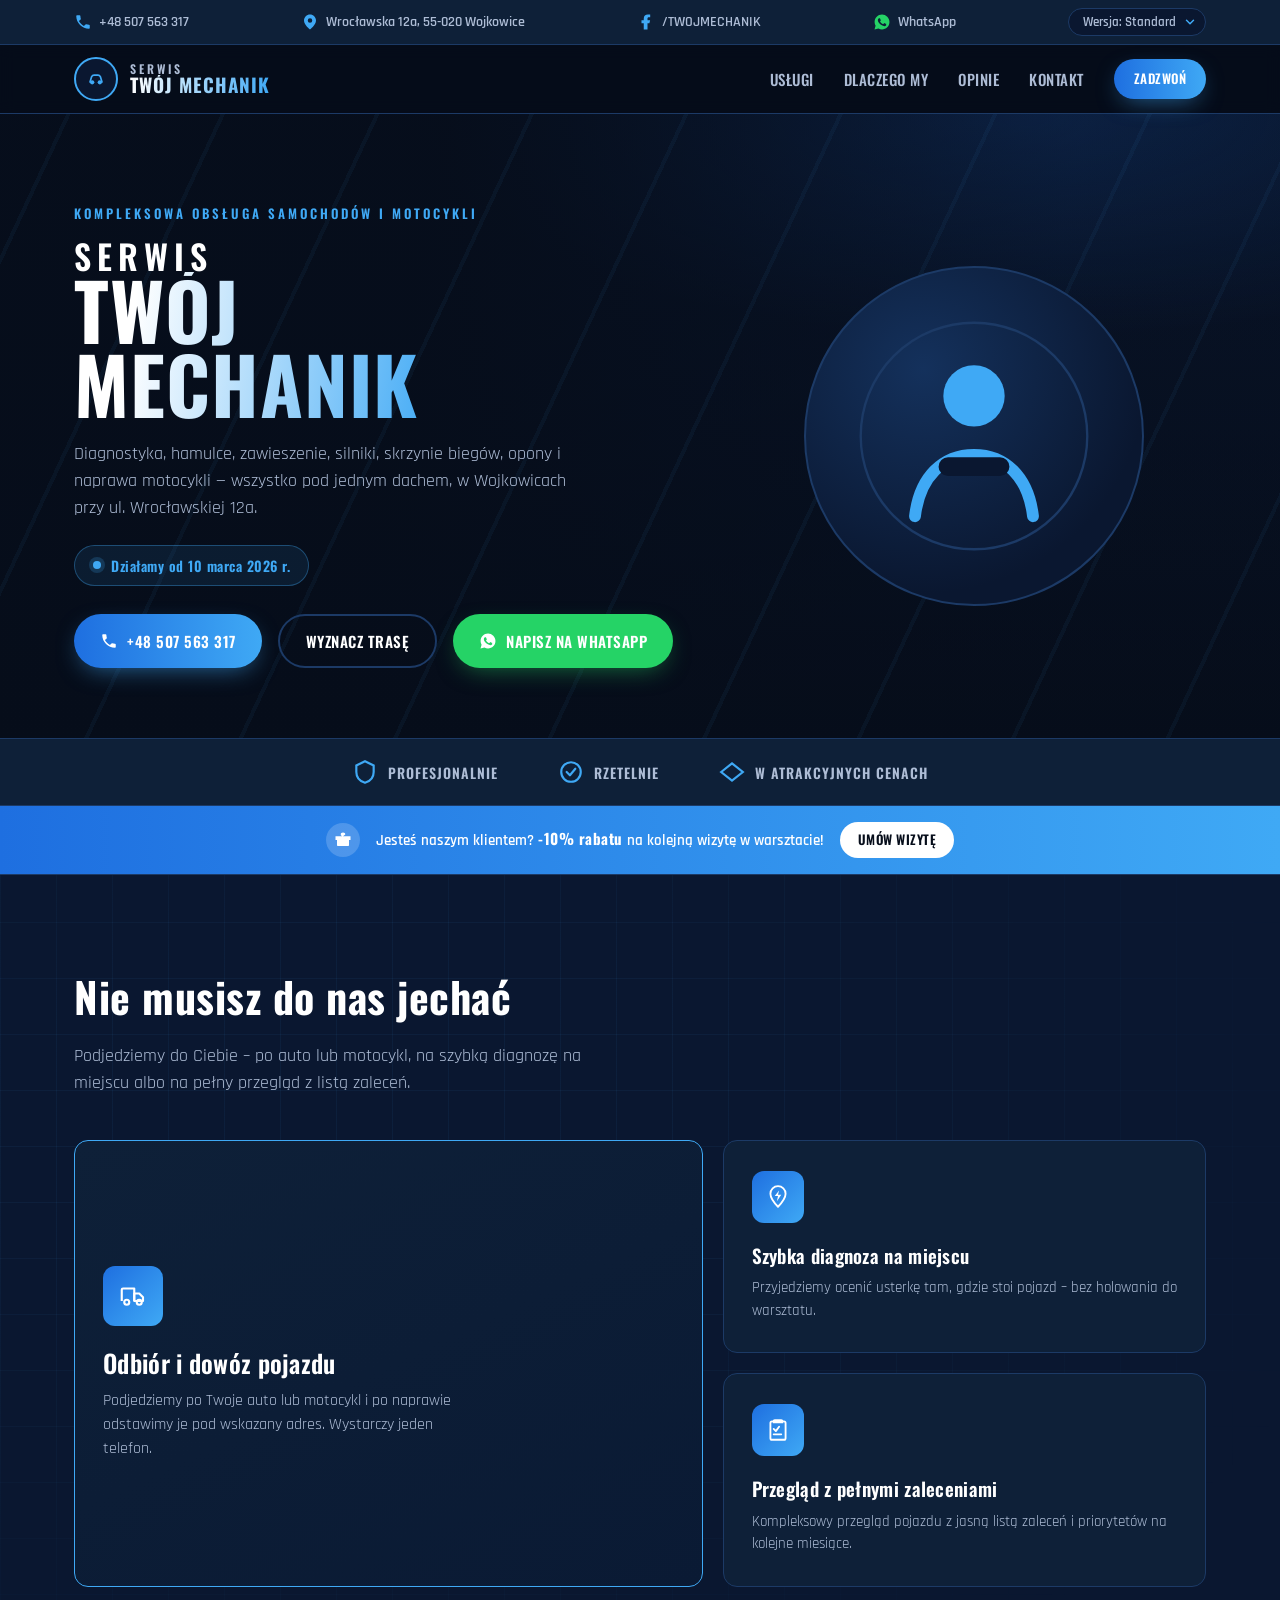
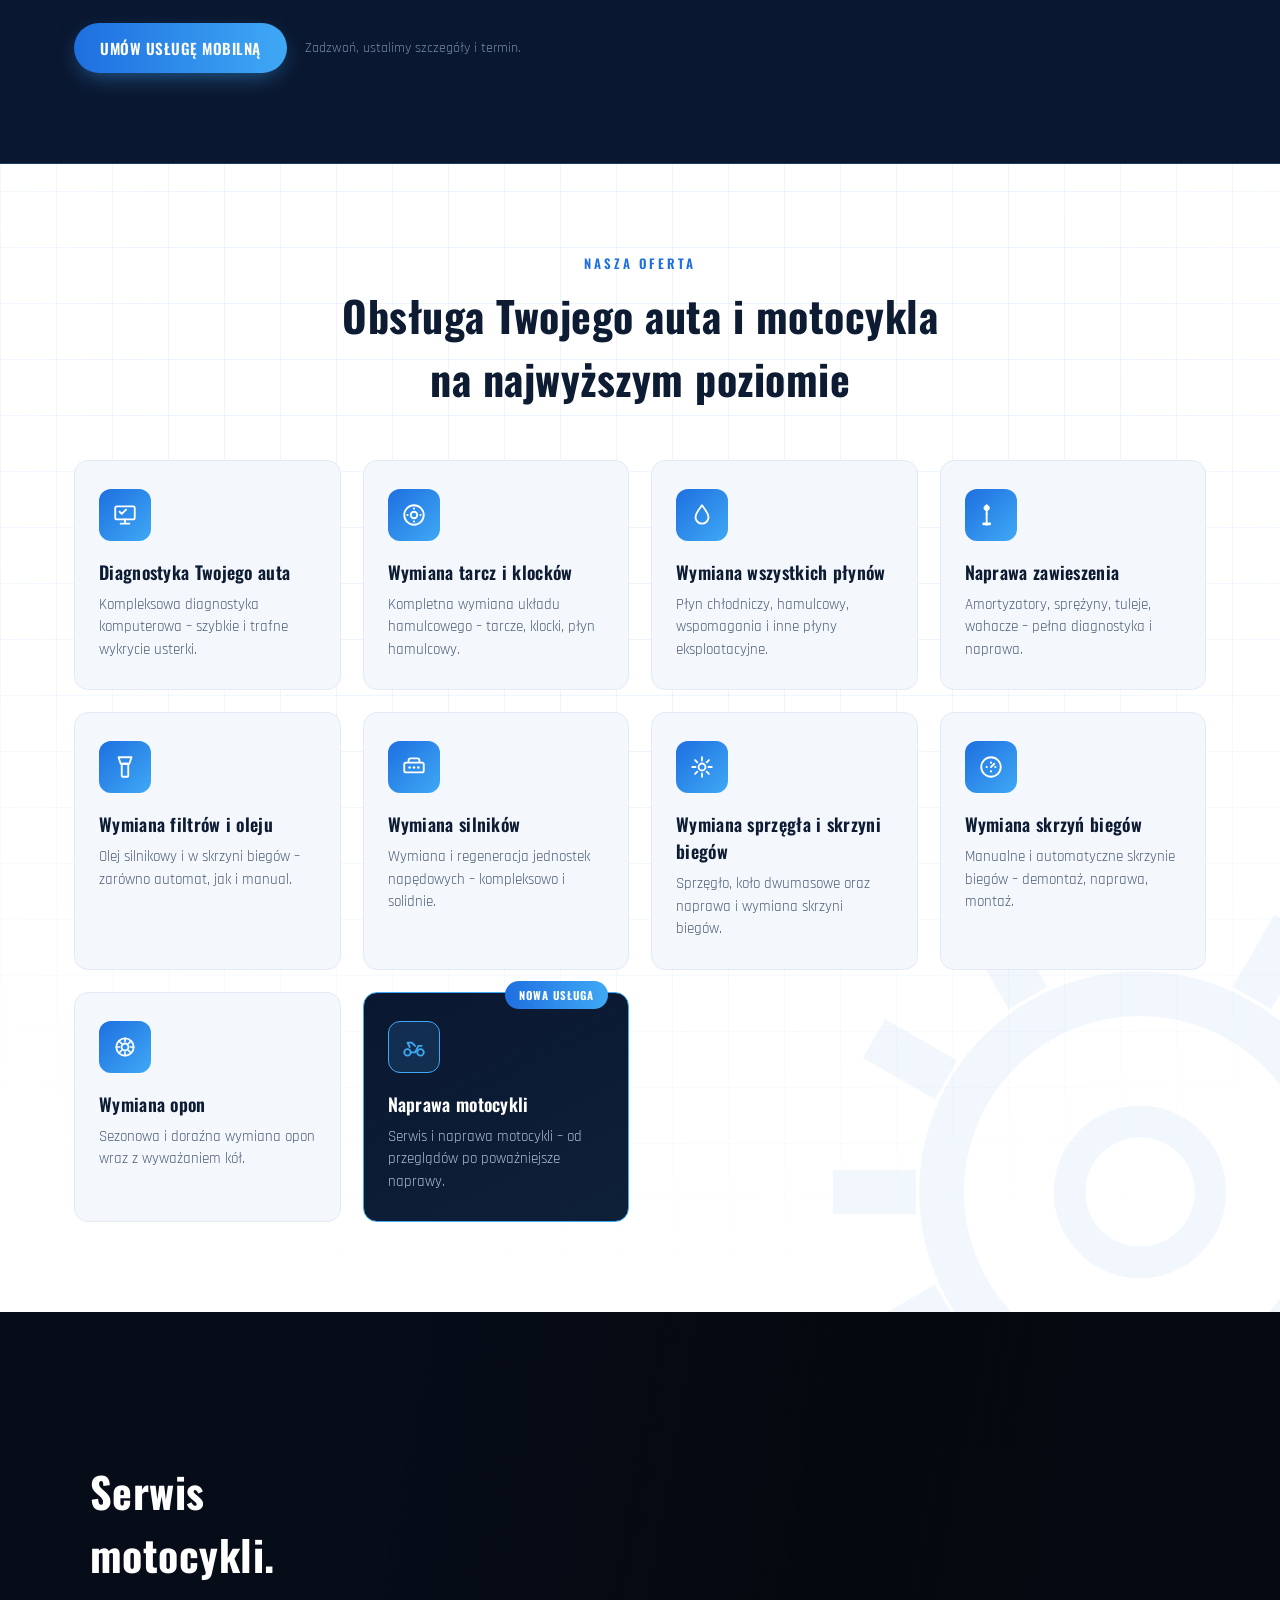
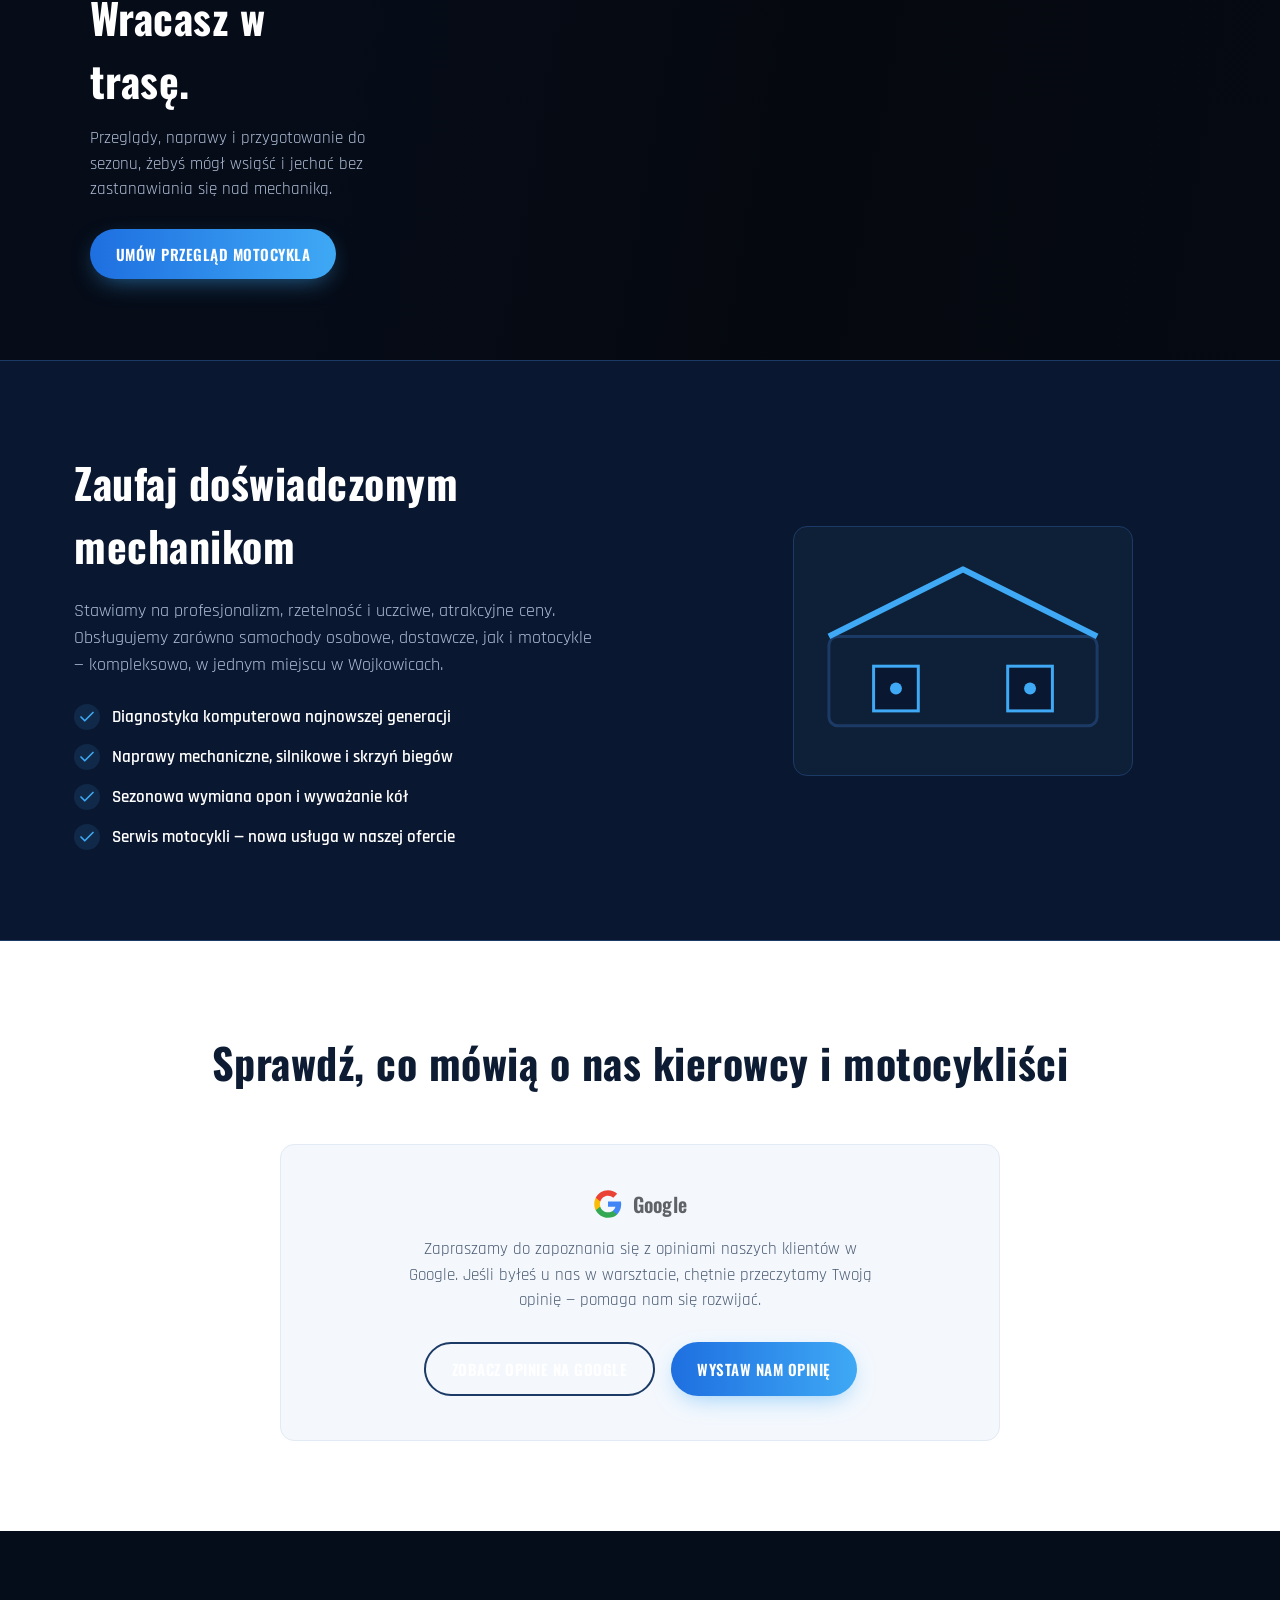
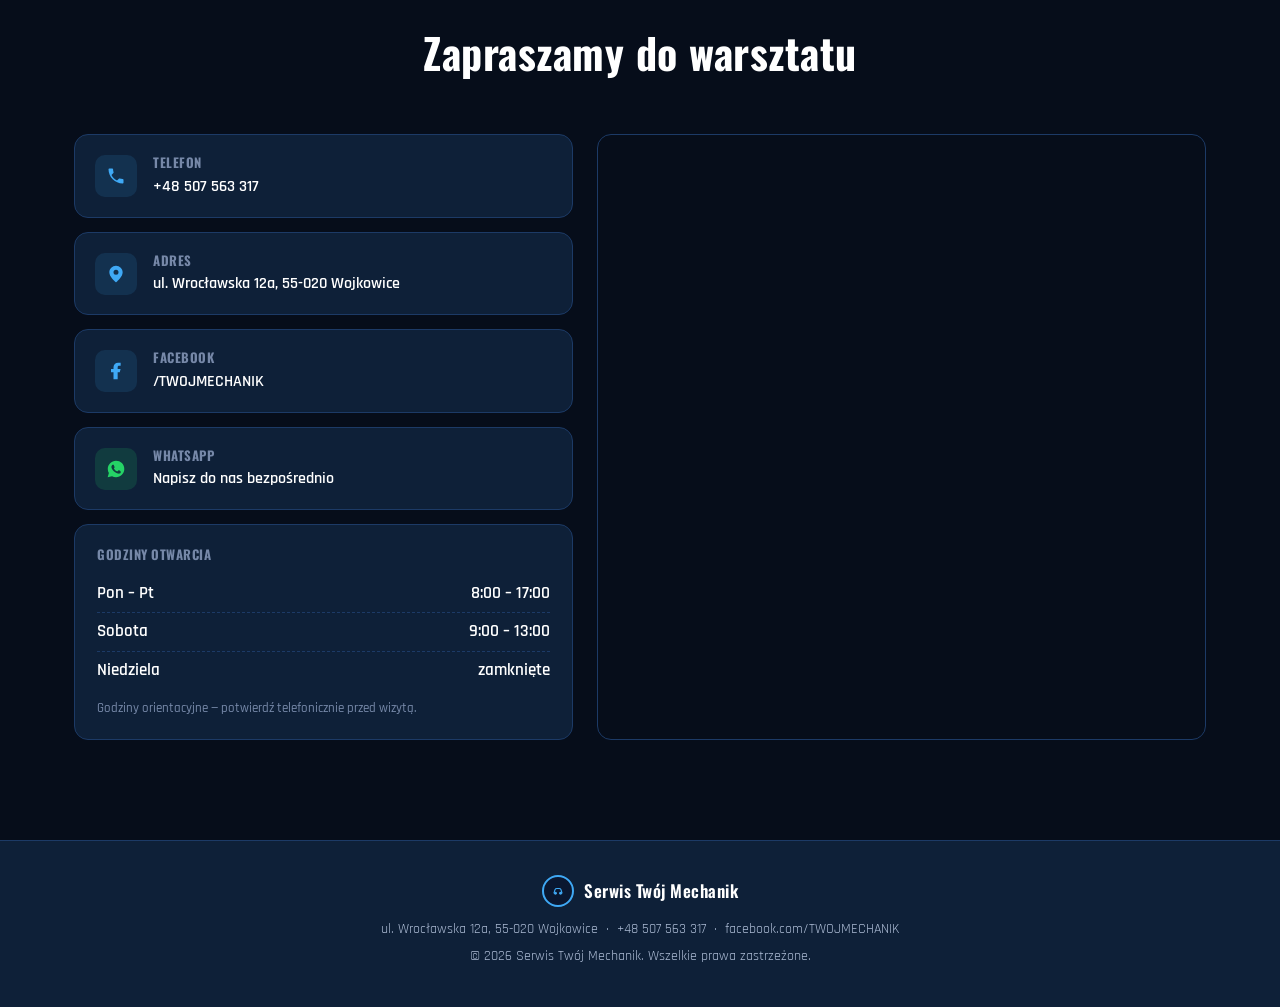
==== commit d37aac5c: "Give v3/v4/v5 distinct visual identities instead of shared style.css tweaks v3, v4, and v5 previousl" ====
--- a/index.html
+++ b/index.html
@@ -44,10 +44,10 @@
       <span class="visually-hidden">Wersja strony</span>
       <select id="versionSelect" class="version-select" aria-label="Wersja strony">
         <option value="index.html">Wersja: Standard</option>
-        <option value="index-v2.html">Wersja: Wideo mocniejsze</option>
-        <option value="index-v3.html">Wersja: Interfejs</option>
-        <option value="index-v4.html">Wersja: Animacje</option>
-        <option value="index-v5.html">Wersja: Wideo</option>
+        <option value="index-v2.html">Wersja: OKTAN 98</option>
+        <option value="index-v3.html">Wersja: Pulpit</option>
+        <option value="index-v4.html">Wersja: Tor</option>
+        <option value="index-v5.html">Wersja: Premiera</option>
       </select>
     </label>
   </div>
--- a/css/style.css
+++ b/css/style.css
@@ -1024,8 +1024,23 @@
 body[data-page-style="interfaces"] .fab-call:active {
   transform: scale(.96);
 }
-body[data-page-style="interfaces"] .service-card {
-  box-shadow: 0 2px 10px -6px rgba(20, 60, 120, .18);
+body[data-page-style="interfaces"] .service-card,
+body[data-page-style="interfaces"] .reviews-card {
+  background: rgba(244, 248, 253, .62);
+  backdrop-filter: blur(10px) saturate(140%);
+  -webkit-backdrop-filter: blur(10px) saturate(140%);
+  border: 1px solid rgba(255, 255, 255, .6);
+  border-radius: 24px;
+  box-shadow: 0 16px 36px -16px rgba(20, 60, 120, .35), 0 2px 8px -2px rgba(20, 60, 120, .15), inset 0 1px 0 rgba(255, 255, 255, .5);
+}
+body[data-page-style="interfaces"] .contact-card,
+body[data-page-style="interfaces"] .mobile-service {
+  border-radius: 22px;
+}
+body[data-page-style="interfaces"] .service-icon,
+body[data-page-style="interfaces"] .mobile-service-icon,
+body[data-page-style="interfaces"] .contact-icon {
+  border-radius: 16px;
 }
 body[data-page-style="interfaces"] .hero-visual-card,
 body[data-page-style="interfaces"] .why-card,
@@ -1060,6 +1075,25 @@
    ===================================================================== */
 body[data-page-style="animations"] .contact-card {
   transition: border-color 220ms var(--ease-out), transform 220ms var(--ease-out);
+}
+body[data-page-style="animations"] .strip-marquee {
+  overflow: hidden;
+}
+body[data-page-style="animations"] .strip-marquee-track {
+  display: flex;
+  width: max-content;
+  animation: stripMarquee 22s linear infinite;
+}
+body[data-page-style="animations"] .strip-marquee-track .strip-inner {
+  flex-wrap: nowrap;
+  padding: 20px 40px;
+}
+@keyframes stripMarquee {
+  from { transform: translateX(0); }
+  to { transform: translateX(-50%); }
+}
+@media (prefers-reduced-motion: reduce) {
+  body[data-page-style="animations"] .strip-marquee-track { animation: none; }
 }
 body[data-page-style="animations"] .nav-links {
   transition: right 280ms var(--ease-drawer);
@@ -1123,45 +1157,73 @@
   from { transform: scale(1); }
   to { transform: scale(1.06); }
 }
+body[data-page-style="video"] .hero-video-bg::before,
+body[data-page-style="video"] .moto-video-bg::before {
+  content: '';
+  position: absolute;
+  inset: 0;
+  z-index: 2;
+  pointer-events: none;
+  opacity: .05;
+  mix-blend-mode: overlay;
+  background-image: url("data:image/svg+xml,%3Csvg xmlns='http://www.w3.org/2000/svg' width='120' height='120'%3E%3Cfilter id='n'%3E%3CfeTurbulence type='fractalNoise' baseFrequency='0.9' numOctaves='2' stitchTiles='stitch'/%3E%3C/filter%3E%3Crect width='100%25' height='100%25' filter='url(%23n)'/%3E%3C/svg%3E");
+  background-size: 180px 180px;
+}
+body[data-page-style="video"] .letterbox-bar {
+  position: absolute;
+  left: 0;
+  right: 0;
+  height: 22px;
+  background: #05070c;
+  z-index: 3;
+  pointer-events: none;
+}
+body[data-page-style="video"] .letterbox-bar.top { top: 0; }
+body[data-page-style="video"] .letterbox-bar.bottom { bottom: 0; }
+@media (max-width: 760px) {
+  body[data-page-style="video"] .letterbox-bar { height: 14px; }
+}
 body[data-page-style="video"] .video-caption {
   position: absolute;
   z-index: 2;
   display: inline-flex;
   align-items: center;
-  gap: 8px;
-  background: rgba(6, 13, 26, .55);
-  backdrop-filter: blur(6px);
-  -webkit-backdrop-filter: blur(6px);
-  border: 1px solid rgba(255, 255, 255, .14);
+  gap: 9px;
+  background: rgba(6, 13, 26, .7);
+  backdrop-filter: blur(8px);
+  -webkit-backdrop-filter: blur(8px);
+  border: 1px solid rgba(63, 169, 245, .4);
   border-radius: 999px;
-  padding: 7px 14px 7px 10px;
-  font-family: var(--font-head);
-  font-size: 12px;
-  font-weight: 600;
-  letter-spacing: .5px;
+  padding: 10px 20px 10px 14px;
+  font-family: var(--font-head);
+  font-size: 13px;
+  font-weight: 600;
+  letter-spacing: .8px;
   text-transform: uppercase;
-  color: var(--gray);
+  color: var(--white);
+  box-shadow: 0 8px 24px -10px rgba(0, 0, 0, .6);
 }
 body[data-page-style="video"] .video-caption-dot {
-  width: 7px;
-  height: 7px;
+  width: 8px;
+  height: 8px;
   border-radius: 50%;
   background: var(--accent-cyan);
+  box-shadow: 0 0 0 4px rgba(63, 169, 245, .25);
 }
 body[data-page-style="video"] .hero-video-bg .video-caption {
   left: 24px;
-  bottom: 24px;
+  top: 24px;
 }
 body[data-page-style="video"] .moto-video-bg .video-caption {
   right: 24px;
-  bottom: 24px;
-}
-@media (max-width: 760px) {
+  top: 24px;
+}
+@media (max-width: 900px) {
   body[data-page-style="video"] .hero-video-bg .video-caption,
   body[data-page-style="video"] .moto-video-bg .video-caption {
     left: 16px;
     right: 16px;
-    bottom: 16px;
+    top: 16px;
   }
 }
 @media (prefers-reduced-motion: reduce) {
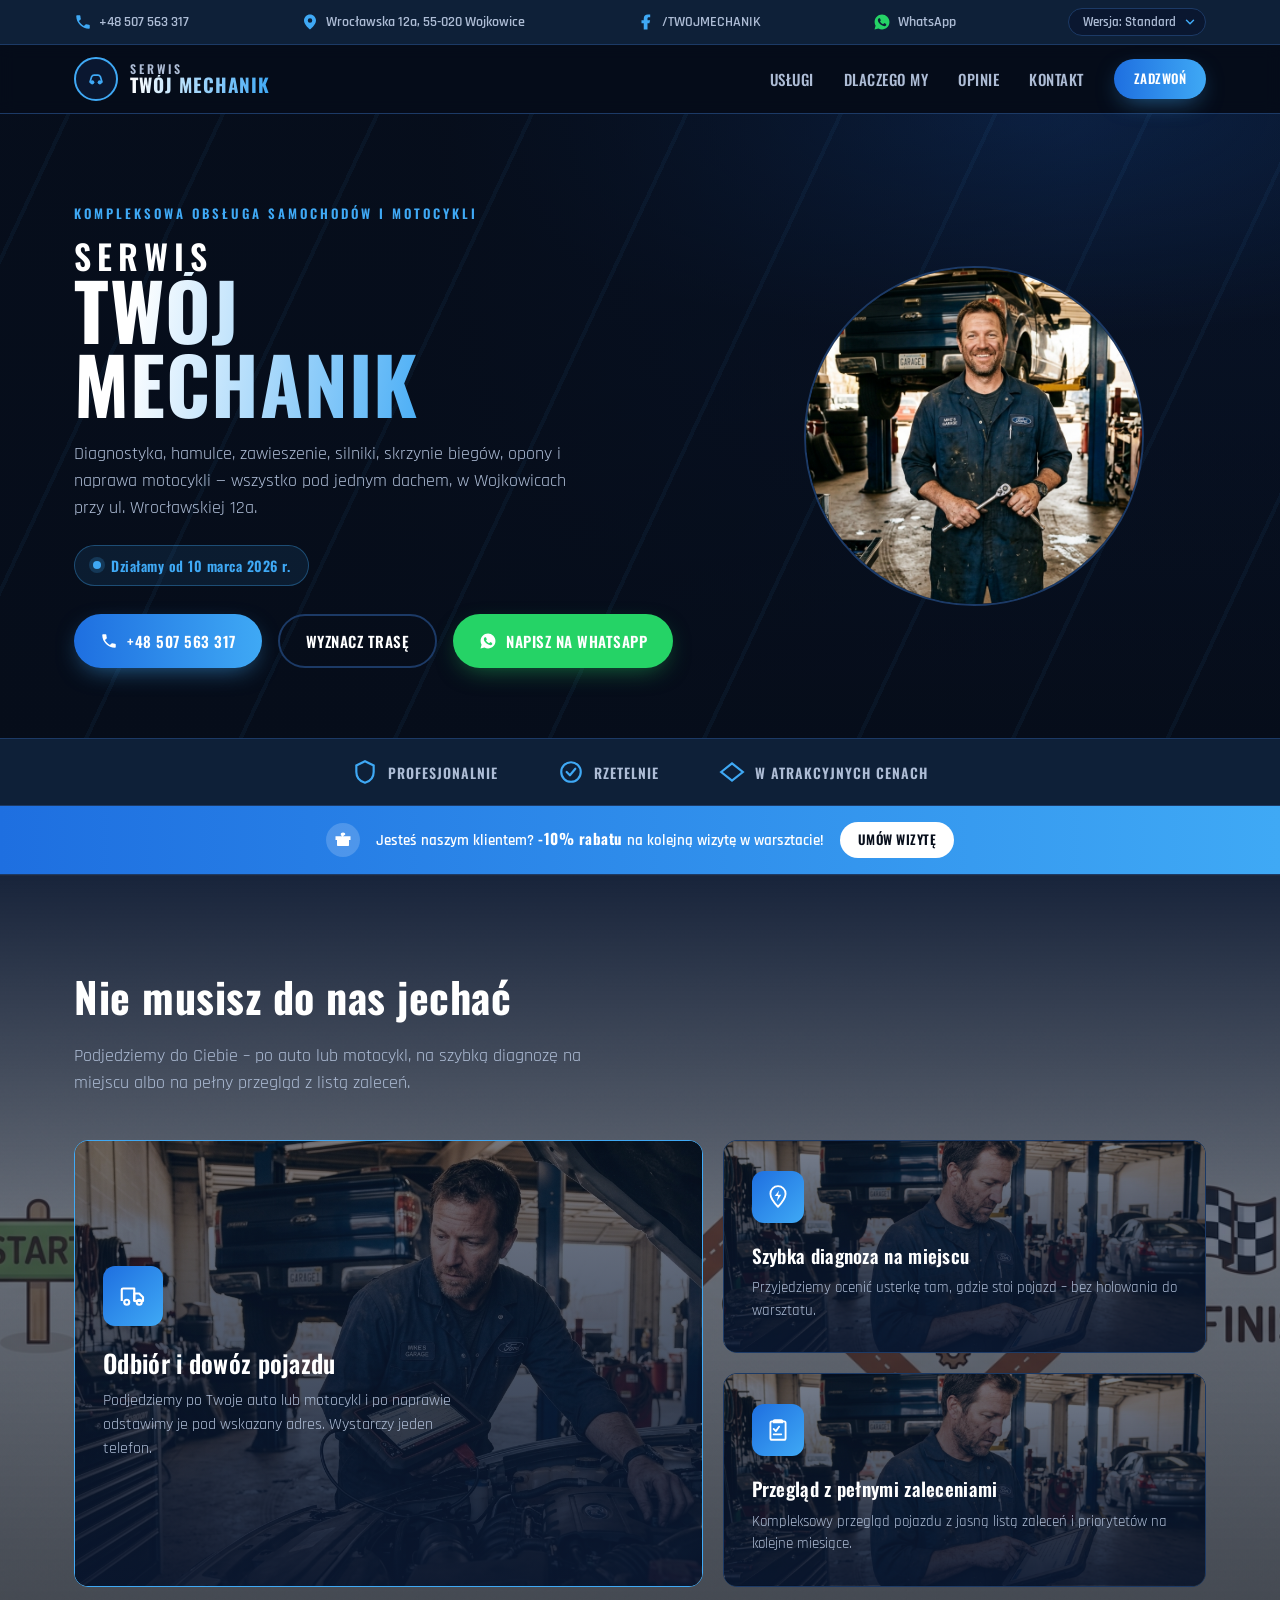
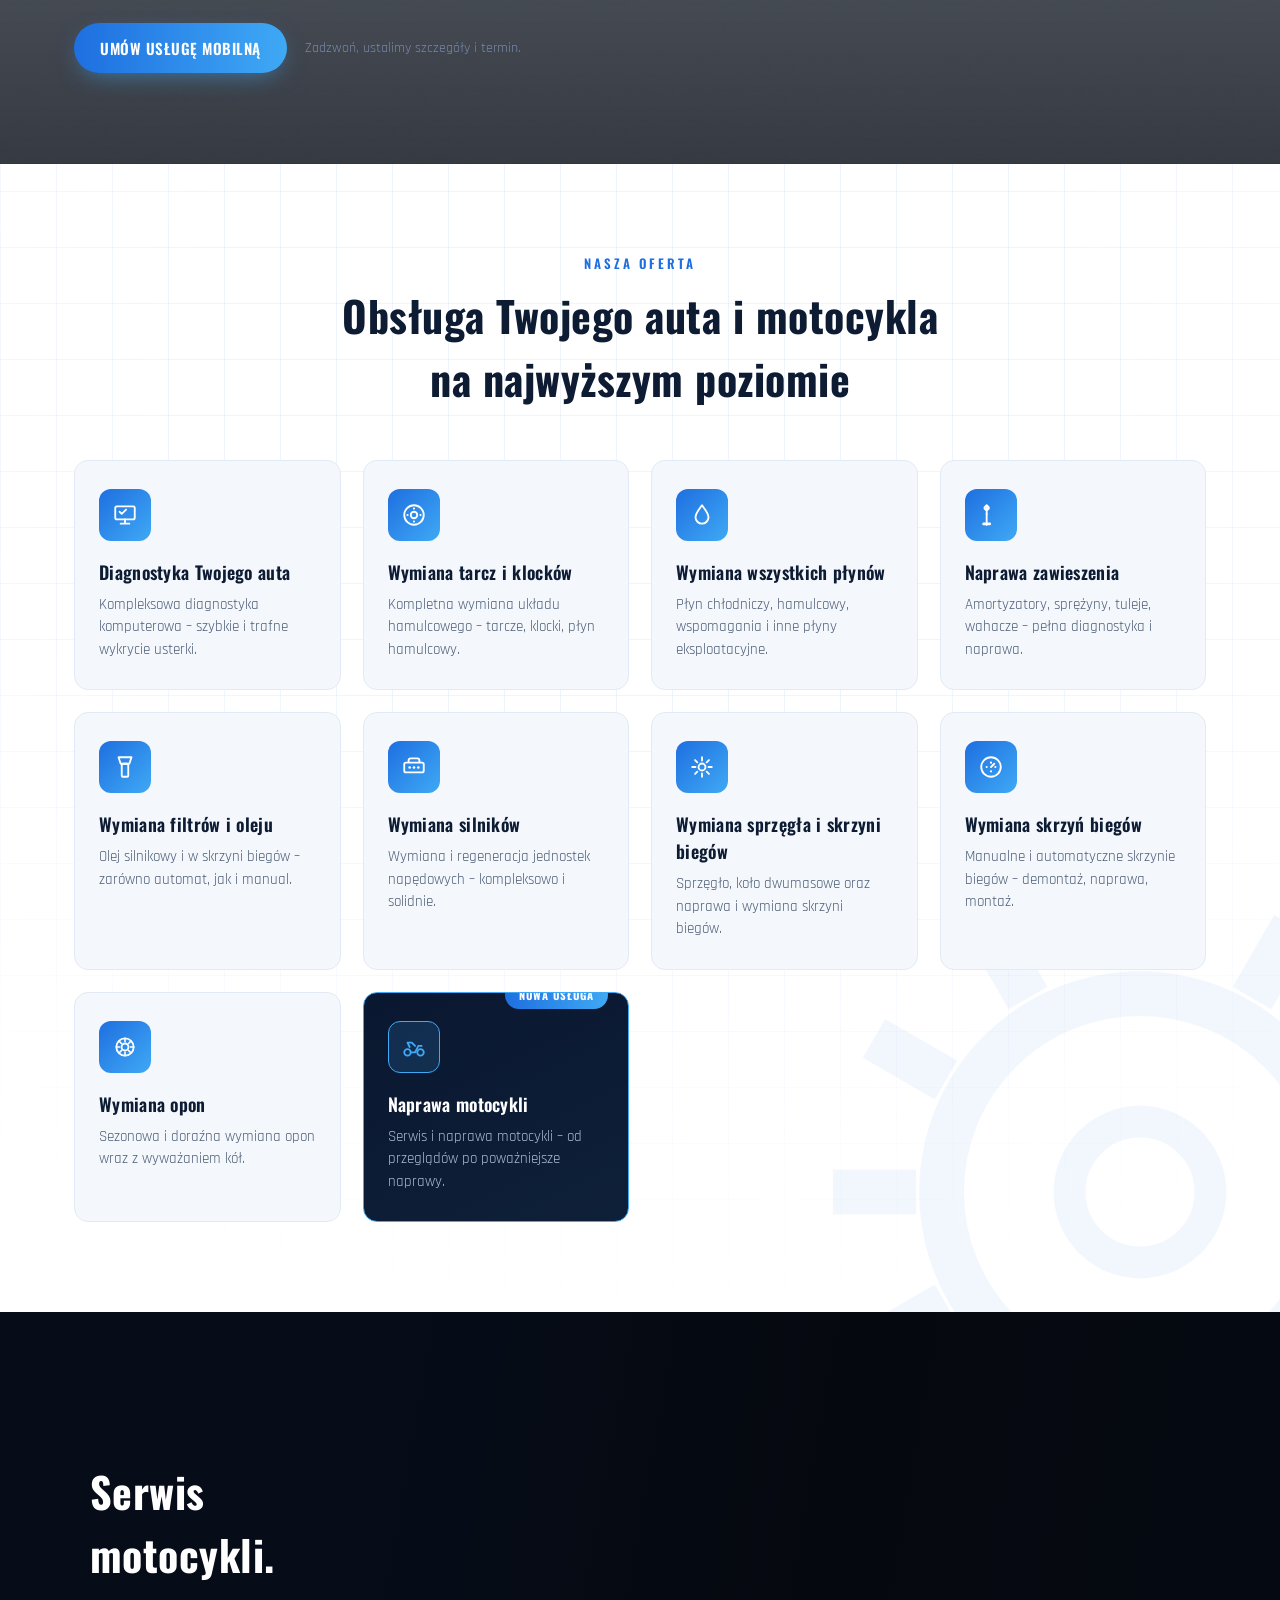
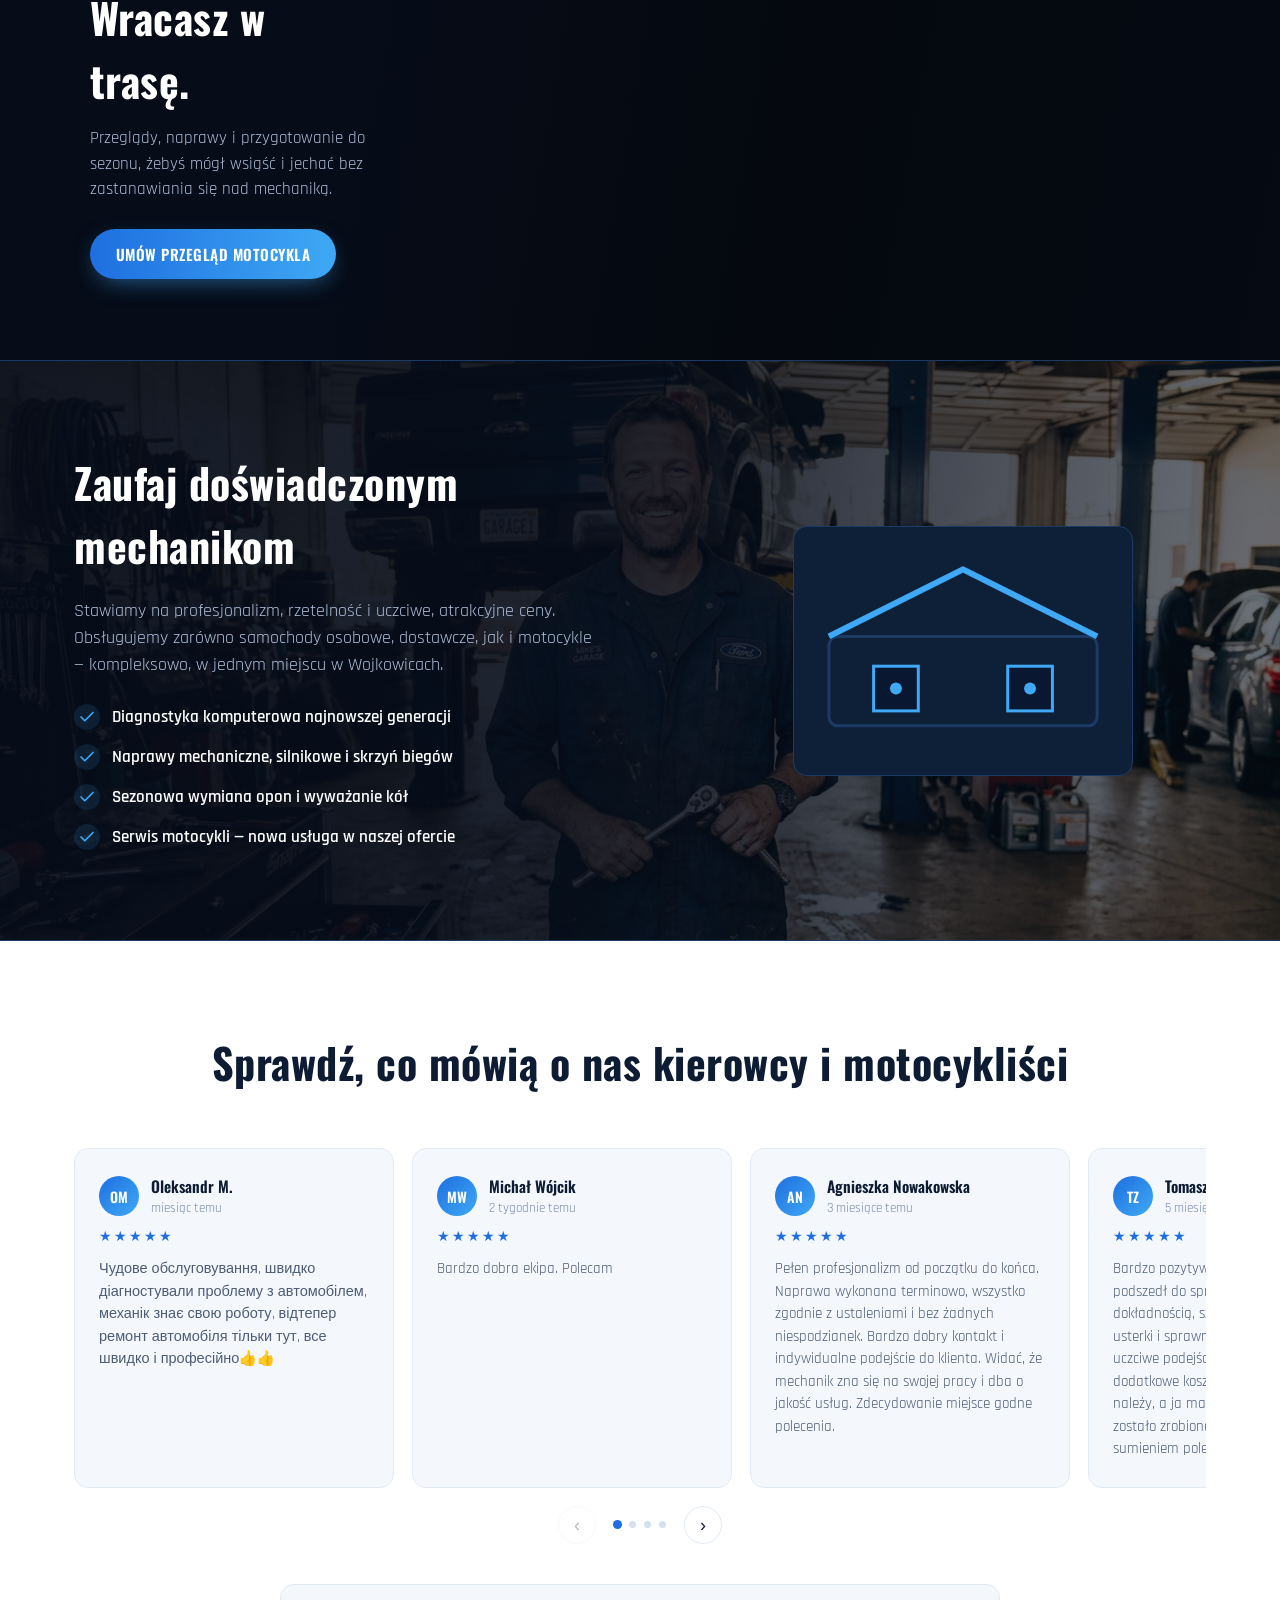
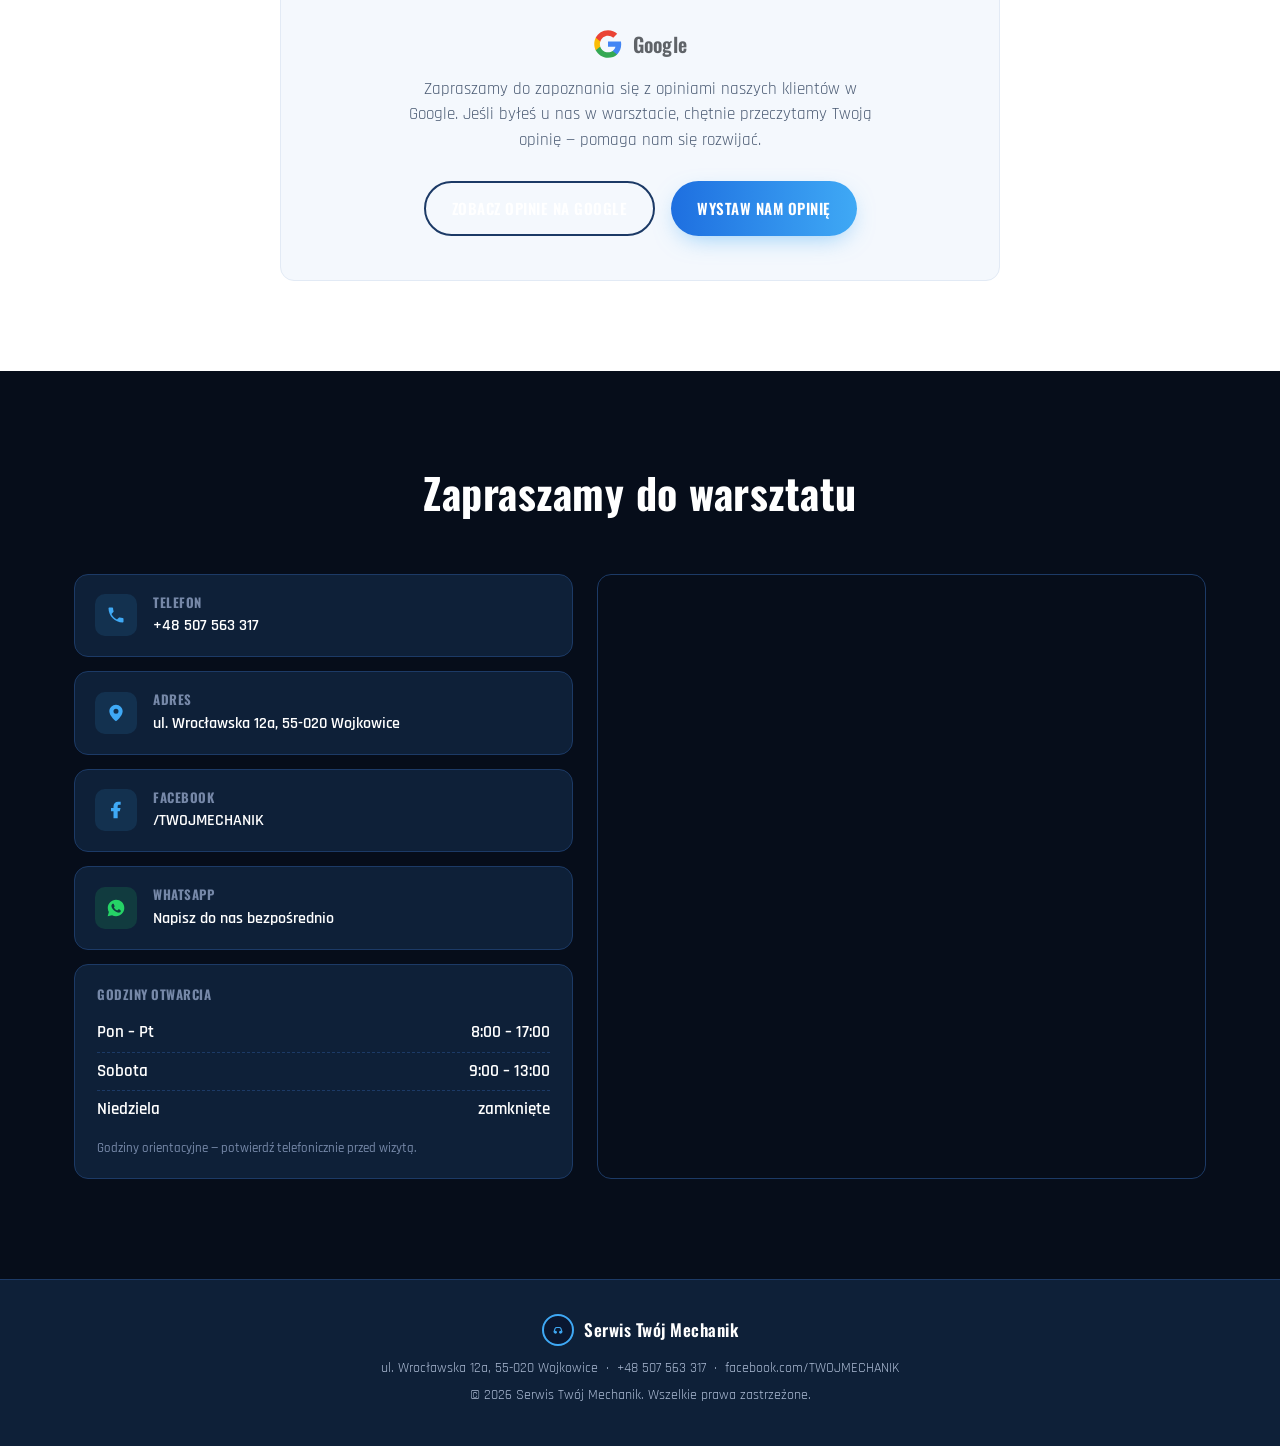
==== commit a0b970df: "Add mechanic photos and backgrounds across all page versions Swap hero/tile/section placeholders for" ====
--- a/index.html
+++ b/index.html
@@ -118,12 +118,7 @@
 
       <div class="hero-visual" aria-hidden="true">
         <div class="hero-visual-card">
-          <svg viewBox="0 0 200 200" class="hero-mechanic">
-            <circle cx="100" cy="100" r="96" fill="none" stroke="#1c3a66" stroke-width="2"/>
-            <circle cx="100" cy="66" r="26" fill="#3fa9f5"/>
-            <path d="M50 168c4-34 24-52 50-52s46 18 50 52" fill="none" stroke="#3fa9f5" stroke-width="10" stroke-linecap="round"/>
-            <rect x="70" y="118" width="60" height="16" rx="8" fill="#0a1730"/>
-          </svg>
+          <img class="hero-photo" src="assets/img/mechanik.jpeg" alt="" loading="eager">
         </div>
       </div>
     </div>
@@ -152,7 +147,7 @@
       <p class="mobile-services-lead">Podjedziemy do Ciebie – po auto lub motocykl, na szybką diagnozę na miejscu albo na pełny przegląd z listą zaleceń.</p>
 
       <div class="mobile-services-grid">
-        <div class="mobile-service mobile-service-featured">
+        <div class="mobile-service mobile-service-featured" style="--tile-img:url('../assets/img/mechanik-1.jpeg');">
           <div class="mobile-service-icon">
             <svg viewBox="0 0 24 24"><path d="M3 16V7a1 1 0 011-1h9v10" fill="none" stroke="currentColor" stroke-width="1.7" stroke-linejoin="round"/><path d="M13 10h4l3 3v3h-7v-6z" fill="none" stroke="currentColor" stroke-width="1.7" stroke-linejoin="round"/><circle cx="7" cy="17" r="2" fill="none" stroke="currentColor" stroke-width="1.7"/><circle cx="17" cy="17" r="2" fill="none" stroke="currentColor" stroke-width="1.7"/></svg>
           </div>
@@ -160,7 +155,7 @@
           <p>Podjedziemy po Twoje auto lub motocykl i po naprawie odstawimy je pod wskazany adres. Wystarczy jeden telefon.</p>
         </div>
 
-        <div class="mobile-service">
+        <div class="mobile-service" style="--tile-img:url('../assets/img/mechanik-2.jpeg');">
           <div class="mobile-service-icon">
             <svg viewBox="0 0 24 24"><path d="M12 21s7-7.2 7-12a7 7 0 10-14 0c0 4.8 7 12 7 12z" fill="none" stroke="currentColor" stroke-width="1.7" stroke-linejoin="round"/><path d="M13 6l-4 5h3l-1 5 4-6h-3l1-4z" fill="currentColor"/></svg>
           </div>
@@ -168,7 +163,7 @@
           <p>Przyjedziemy ocenić usterkę tam, gdzie stoi pojazd – bez holowania do warsztatu.</p>
         </div>
 
-        <div class="mobile-service">
+        <div class="mobile-service" style="--tile-img:url('../assets/img/mechanik-3.jpeg');">
           <div class="mobile-service-icon">
             <svg viewBox="0 0 24 24"><rect x="5" y="4" width="14" height="17" rx="1.5" fill="none" stroke="currentColor" stroke-width="1.7"/><path d="M9 3h6a1 1 0 011 1v1H8V4a1 1 0 011-1z" fill="none" stroke="currentColor" stroke-width="1.7"/><path d="M8 11l2 2 3-4M8 16h7" stroke="currentColor" stroke-width="1.7" stroke-linecap="round" stroke-linejoin="round" fill="none"/></svg>
           </div>
@@ -212,55 +207,55 @@
 
       <div class="services-grid">
 
-        <div class="service-card">
+        <div class="service-card" style="--service-img:url('../assets/img/services/diagnostyka.jpg');">
           <div class="service-icon"><svg viewBox="0 0 24 24"><rect x="3" y="4" width="18" height="12" rx="1.5" fill="none" stroke="currentColor" stroke-width="1.7"/><path d="M8 20h8M12 16v4" stroke="currentColor" stroke-width="1.7" stroke-linecap="round"/><path d="M7 9l2 2 4-4" fill="none" stroke="currentColor" stroke-width="1.7" stroke-linecap="round" stroke-linejoin="round"/></svg></div>
           <h3>Diagnostyka Twojego auta</h3>
           <p>Kompleksowa diagnostyka komputerowa – szybkie i trafne wykrycie usterki.</p>
         </div>
 
-        <div class="service-card">
+        <div class="service-card" style="--service-img:url('../assets/img/services/hamulce.jpg');">
           <div class="service-icon"><svg viewBox="0 0 24 24"><circle cx="12" cy="12" r="9" fill="none" stroke="currentColor" stroke-width="1.7"/><circle cx="12" cy="12" r="3" fill="none" stroke="currentColor" stroke-width="1.7"/><circle cx="12" cy="6" r="1" fill="currentColor"/><circle cx="18" cy="12" r="1" fill="currentColor"/><circle cx="12" cy="18" r="1" fill="currentColor"/><circle cx="6" cy="12" r="1" fill="currentColor"/></svg></div>
           <h3>Wymiana tarcz i klocków</h3>
           <p>Kompletna wymiana układu hamulcowego – tarcze, klocki, płyn hamulcowy.</p>
         </div>
 
-        <div class="service-card">
+        <div class="service-card" style="--service-img:url('../assets/img/services/plyny.jpg');">
           <div class="service-icon"><svg viewBox="0 0 24 24"><path d="M12 3c3 4 6 7.5 6 11a6 6 0 01-12 0c0-3.5 3-7 6-11z" fill="none" stroke="currentColor" stroke-width="1.7" stroke-linejoin="round"/></svg></div>
           <h3>Wymiana wszystkich płynów</h3>
           <p>Płyn chłodniczy, hamulcowy, wspomagania i inne płyny eksploatacyjne.</p>
         </div>
 
-        <div class="service-card">
+        <div class="service-card" style="--service-img:url('../assets/img/services/zawieszenie.jpg');">
           <div class="service-icon"><svg viewBox="0 0 24 24"><path d="M8 3v5M8 3l-2 2M8 3l2 2M8 8v3M8 8l-2-2M8 8l2-2" stroke="currentColor" stroke-width="1.7" stroke-linecap="round" fill="none"/><path d="M8 11v10" stroke="currentColor" stroke-width="1.7" stroke-linecap="round"/><rect x="4" y="19" width="8" height="2.5" rx="1" fill="currentColor"/></svg></div>
           <h3>Naprawa zawieszenia</h3>
           <p>Amortyzatory, sprężyny, tuleje, wahacze – pełna diagnostyka i naprawa.</p>
         </div>
 
-        <div class="service-card">
+        <div class="service-card" style="--service-img:url('../assets/img/services/olej-filtry.jpg');">
           <div class="service-icon"><svg viewBox="0 0 24 24"><path d="M6 3h12l-2 6H8L6 3z" fill="none" stroke="currentColor" stroke-width="1.7" stroke-linejoin="round"/><rect x="9" y="9" width="6" height="12" rx="1" fill="none" stroke="currentColor" stroke-width="1.7"/></svg></div>
           <h3>Wymiana filtrów i oleju</h3>
           <p>Olej silnikowy i w skrzyni biegów – zarówno automat, jak i manual.</p>
         </div>
 
-        <div class="service-card">
+        <div class="service-card" style="--service-img:url('../assets/img/services/silniki.jpg');">
           <div class="service-icon"><svg viewBox="0 0 24 24"><rect x="3" y="8" width="18" height="9" rx="1.5" fill="none" stroke="currentColor" stroke-width="1.7"/><path d="M7 8V6a2 2 0 012-2h6a2 2 0 012 2v2" fill="none" stroke="currentColor" stroke-width="1.7"/><circle cx="8" cy="12.5" r="1.2" fill="currentColor"/><circle cx="12" cy="12.5" r="1.2" fill="currentColor"/><circle cx="16" cy="12.5" r="1.2" fill="currentColor"/></svg></div>
           <h3>Wymiana silników</h3>
           <p>Wymiana i regeneracja jednostek napędowych – kompleksowo i solidnie.</p>
         </div>
 
-        <div class="service-card">
+        <div class="service-card" style="--service-img:url('../assets/img/services/sprzeglo.jpg');">
           <div class="service-icon"><svg viewBox="0 0 24 24"><circle cx="12" cy="12" r="3.2" fill="none" stroke="currentColor" stroke-width="1.7"/><path d="M12 3v3M12 18v3M3 12h3M18 12h3M5.6 5.6l2.1 2.1M16.3 16.3l2.1 2.1M18.4 5.6l-2.1 2.1M7.7 16.3l-2.1 2.1" stroke="currentColor" stroke-width="1.7" stroke-linecap="round"/></svg></div>
           <h3>Wymiana sprzęgła i skrzyni biegów</h3>
           <p>Sprzęgło, koło dwumasowe oraz naprawa i wymiana skrzyni biegów.</p>
         </div>
 
-        <div class="service-card">
+        <div class="service-card" style="--service-img:url('../assets/img/services/skrzynie-biegow.jpg');">
           <div class="service-icon"><svg viewBox="0 0 24 24"><circle cx="12" cy="12" r="9" fill="none" stroke="currentColor" stroke-width="1.7"/><circle cx="8" cy="12" r="1" fill="currentColor"/><circle cx="12" cy="8" r="1" fill="currentColor"/><circle cx="16" cy="12" r="1" fill="currentColor"/><circle cx="12" cy="16" r="1" fill="currentColor"/><path d="M12 12l3-3" stroke="currentColor" stroke-width="1.7" stroke-linecap="round"/></svg></div>
           <h3>Wymiana skrzyń biegów</h3>
           <p>Manualne i automatyczne skrzynie biegów – demontaż, naprawa, montaż.</p>
         </div>
 
-        <div class="service-card">
+        <div class="service-card" style="--service-img:url('../assets/img/services/opony.jpg');">
           <div class="service-icon"><svg viewBox="0 0 24 24"><circle cx="12" cy="12" r="8" fill="none" stroke="currentColor" stroke-width="1.7"/><circle cx="12" cy="12" r="3.2" fill="none" stroke="currentColor" stroke-width="1.7"/><path d="M12 4v3M12 17v3M20 12h-3M7 12H4M17 7l-2 2M9 15l-2 2M17 17l-2-2M9 9L7 7" stroke="currentColor" stroke-width="1.5" stroke-linecap="round"/></svg></div>
           <h3>Wymiana opon</h3>
           <p>Sezonowa i doraźna wymiana opon wraz z wyważaniem kół.</p>
@@ -320,6 +315,61 @@
   <section id="opinie" class="reviews">
     <div class="container">
       <h2 class="section-title">Sprawdź, co mówią o nas kierowcy i motocykliści</h2>
+
+      <div class="reviews-slider" data-reviews-slider>
+        <div class="reviews-slider-track" data-track>
+          <div class="review-card">
+            <div class="review-head">
+              <span class="review-avatar">OM</span>
+              <div>
+                <strong class="review-name">Oleksandr M.</strong>
+                <span class="review-date">miesiąc temu</span>
+              </div>
+            </div>
+            <div class="review-stars" aria-hidden="true">★★★★★</div>
+            <p class="review-text">Чудове обслуговування, швидко діагностували проблему з автомобілем, механік знає свою роботу, відтепер ремонт автомобіля тільки тут, все швидко і професійно👍👍</p>
+          </div>
+          <div class="review-card">
+            <div class="review-head">
+              <span class="review-avatar">MW</span>
+              <div>
+                <strong class="review-name">Michał Wójcik</strong>
+                <span class="review-date">2 tygodnie temu</span>
+              </div>
+            </div>
+            <div class="review-stars" aria-hidden="true">★★★★★</div>
+            <p class="review-text">Bardzo dobra ekipa. Polecam</p>
+          </div>
+          <div class="review-card">
+            <div class="review-head">
+              <span class="review-avatar">AN</span>
+              <div>
+                <strong class="review-name">Agnieszka Nowakowska</strong>
+                <span class="review-date">3 miesiące temu</span>
+              </div>
+            </div>
+            <div class="review-stars" aria-hidden="true">★★★★★</div>
+            <p class="review-text">Pełen profesjonalizm od początku do końca. Naprawa wykonana terminowo, wszystko zgodnie z ustaleniami i bez żadnych niespodzianek. Bardzo dobry kontakt i indywidualne podejście do klienta. Widać, że mechanik zna się na swojej pracy i dba o jakość usług. Zdecydowanie miejsce godne polecenia.</p>
+          </div>
+          <div class="review-card">
+            <div class="review-head">
+              <span class="review-avatar">TZ</span>
+              <div>
+                <strong class="review-name">Tomasz Zieliński</strong>
+                <span class="review-date">5 miesięcy temu</span>
+              </div>
+            </div>
+            <div class="review-stars" aria-hidden="true">★★★★★</div>
+            <p class="review-text">Bardzo pozytywne doświadczenie. Mechanik podszedł do sprawy rzeczowo i z dużą dokładnością, szybko znalazł przyczynę usterki i sprawnie ją usunął. Doceniam uczciwe podejście oraz brak naciągania na dodatkowe koszty. Samochód działa jak należy, a ja mam pewność, że wszystko zostało zrobione jak trzeba. Z czystym sumieniem polecam.</p>
+          </div>
+        </div>
+        <div class="reviews-slider-controls">
+          <button type="button" class="reviews-slider-btn" data-dir="prev" aria-label="Poprzednia opinia">‹</button>
+          <div class="reviews-slider-dots" data-dots></div>
+          <button type="button" class="reviews-slider-btn" data-dir="next" aria-label="Następna opinia">›</button>
+        </div>
+      </div>
+
       <div class="reviews-card">
         <div class="reviews-google-badge">
           <svg viewBox="0 0 24 24"><path fill="#4285F4" d="M22.56 12.25c0-.78-.07-1.53-.2-2.25H12v4.26h5.92c-.26 1.37-1.04 2.53-2.21 3.31v2.77h3.57c2.08-1.92 3.28-4.74 3.28-8.09z"/><path fill="#34A853" d="M12 23c2.97 0 5.46-.98 7.28-2.66l-3.57-2.77c-.98.66-2.23 1.06-3.71 1.06-2.86 0-5.29-1.93-6.16-4.53H2.18v2.84C3.99 20.53 7.7 23 12 23z"/><path fill="#FBBC05" d="M5.84 14.09c-.22-.66-.35-1.36-.35-2.09s.13-1.43.35-2.09V7.07H2.18C1.43 8.55 1 10.22 1 12s.43 3.45 1.18 4.93l3.66-2.84z"/><path fill="#EA4335" d="M12 5.38c1.62 0 3.06.56 4.21 1.64l3.15-3.15C17.45 2.09 14.97 1 12 1 7.7 1 3.99 3.47 2.18 7.07l3.66 2.84c.87-2.6 3.3-4.53 6.16-4.53z"/></svg>
--- a/css/style.css
+++ b/css/style.css
@@ -363,9 +363,10 @@
   display: flex;
   align-items: center;
   justify-content: center;
-  padding: 50px;
+  overflow: hidden;
 }
 .hero-mechanic { width: 100%; }
+.hero-photo { width: 100%; height: 100%; object-fit: cover; }
 
 /* ---------- Strip ---------- */
 .strip {
@@ -480,10 +481,10 @@
   z-index: 0;
   pointer-events: none;
   background-image:
-    repeating-linear-gradient(0deg, rgba(63,169,245,.06) 0 1px, transparent 1px 56px),
-    repeating-linear-gradient(90deg, rgba(63,169,245,.06) 0 1px, transparent 1px 56px);
-  mask-image: radial-gradient(ellipse 80% 70% at 30% 30%, #000 35%, transparent 100%);
-  -webkit-mask-image: radial-gradient(ellipse 80% 70% at 30% 30%, #000 35%, transparent 100%);
+    linear-gradient(180deg, rgba(10,23,48,.94) 0%, rgba(10,23,48,.6) 40%, rgba(6,13,26,.8) 100%),
+    url('../assets/img/mobile-services-bg.jpeg');
+  background-size: cover;
+  background-position: center;
 }
 .mobile-services > .container { position: relative; z-index: 1; }
 .mobile-services .section-title {
@@ -505,12 +506,24 @@
   margin-bottom: 36px;
 }
 .mobile-service {
+  position: relative;
+  overflow: hidden;
   background: var(--bg-navy-light);
   border: 1px solid var(--border-navy);
   border-radius: var(--radius);
   padding: 30px 28px;
   transition: border-color 160ms var(--ease-out), transform 160ms var(--ease-out);
 }
+.mobile-service::after {
+  content: '';
+  position: absolute;
+  inset: 0;
+  z-index: 0;
+  background-image: linear-gradient(180deg, rgba(10,23,48,.55), rgba(10,23,48,.93)), var(--tile-img);
+  background-size: cover;
+  background-position: center;
+}
+.mobile-service > * { position: relative; z-index: 1; }
 .mobile-service:hover { border-color: var(--accent-cyan); transform: translateY(-3px); }
 .mobile-service-featured {
   grid-row: span 2;
@@ -607,6 +620,7 @@
 }
 .service-card {
   position: relative;
+  overflow: hidden;
   background: #f4f8fd;
   border: 1px solid #e2eaf5;
   border-radius: var(--radius);
@@ -619,10 +633,33 @@
   opacity: 1;
   transform: translateY(0);
 }
+.service-card::before {
+  content: '';
+  position: absolute;
+  inset: 0;
+  z-index: 0;
+  background-image: linear-gradient(180deg, rgba(10,23,48,.62), rgba(10,23,48,.94)), var(--service-img);
+  background-size: cover;
+  background-position: center;
+  opacity: 0;
+  transform: scale(1.04);
+  transition: opacity 380ms var(--ease-out), transform 380ms var(--ease-out);
+  pointer-events: none;
+}
+.service-card:hover::before,
+.service-card:focus-within::before {
+  opacity: 1;
+  transform: scale(1);
+}
+.service-card > * { position: relative; z-index: 1; }
 .service-card:hover {
   transform: translateY(-4px);
   box-shadow: 0 16px 32px -18px rgba(20, 60, 120, .35);
   border-color: var(--accent-cyan);
+}
+.service-card:hover h3, .service-card:hover p { color: var(--white); }
+@media (hover: none) {
+  .service-card::before { display: none; }
 }
 @media (prefers-reduced-motion: reduce) {
   .service-card { transform: none; transition: opacity 200ms ease; }
@@ -646,11 +683,13 @@
   font-weight: 600;
   margin: 0 0 8px;
   letter-spacing: .3px;
+  transition: color 200ms var(--ease-out);
 }
 .service-card p {
   margin: 0;
   color: #4c5c74;
   font-size: 15px;
+  transition: color 200ms var(--ease-out);
 }
 .service-card-highlight {
   background: linear-gradient(155deg, #0a1730, #0e2038);
@@ -731,11 +770,23 @@
 
 /* ---------- Why us ---------- */
 .why {
+  position: relative;
+  overflow: hidden;
   background: var(--bg-navy);
   padding: 90px 0;
   border-top: 1px solid var(--border-navy);
   border-bottom: 1px solid var(--border-navy);
 }
+.why::before {
+  content: '';
+  position: absolute;
+  inset: 0;
+  z-index: 0;
+  background-image: linear-gradient(100deg, rgba(6,13,26,.94) 0%, rgba(6,13,26,.9) 45%, rgba(6,13,26,.55) 100%), url('../assets/img/mechanik.jpeg');
+  background-size: cover;
+  background-position: center 25%;
+}
+.why > .container { position: relative; z-index: 1; }
 .why-inner {
   display: grid;
   grid-template-columns: 1.1fr .9fr;
@@ -813,6 +864,54 @@
   gap: 16px;
   flex-wrap: wrap;
 }
+
+/* ---------- Reviews slider ---------- */
+.reviews-slider { margin: 0 0 40px; }
+.reviews-slider-track {
+  display: flex;
+  gap: 18px;
+  overflow-x: auto;
+  scroll-snap-type: x mandatory;
+  padding: 4px 4px 10px;
+  -webkit-overflow-scrolling: touch;
+  scrollbar-width: none;
+}
+.reviews-slider-track::-webkit-scrollbar { display: none; }
+.review-card {
+  background: #f4f8fd;
+  border: 1px solid #e2eaf5;
+  border-radius: var(--radius);
+  padding: 26px 24px;
+  display: flex;
+  flex-direction: column;
+  gap: 10px;
+  flex: 0 0 min(320px, 82vw);
+  scroll-snap-align: start;
+  text-align: left;
+}
+.review-head { display: flex; align-items: center; gap: 12px; }
+.review-avatar {
+  flex: none; width: 40px; height: 40px; border-radius: 50%;
+  background: linear-gradient(135deg, var(--accent-blue), var(--accent-cyan));
+  color: var(--white); font-family: var(--font-head); font-weight: 600; font-size: 14px;
+  display: flex; align-items: center; justify-content: center;
+}
+.review-name { display: block; font-family: var(--font-head); font-weight: 600; font-size: 15.5px; color: #0d1c33; }
+.review-date { display: block; font-size: 12.5px; color: #7688a8; }
+.review-stars { color: var(--accent-blue); font-size: 14px; letter-spacing: 2px; }
+.review-text { margin: 0; color: #4c5c74; font-size: 14.5px; line-height: 1.55; }
+.reviews-slider-controls { display: flex; align-items: center; justify-content: center; gap: 18px; margin-top: 8px; }
+.reviews-slider-btn {
+  width: 38px; height: 38px; border-radius: 50%; border: 1px solid #e2eaf5; background: var(--white);
+  color: #0d1c33; font-size: 18px; line-height: 1; cursor: pointer;
+  display: flex; align-items: center; justify-content: center;
+  transition: border-color 160ms var(--ease-out), color 160ms var(--ease-out), box-shadow 160ms var(--ease-out);
+}
+.reviews-slider-btn:hover:not(:disabled) { border-color: var(--accent-cyan); color: var(--accent-blue); box-shadow: 0 4px 14px -6px rgba(30,111,224,.4); }
+.reviews-slider-btn:disabled { opacity: .3; cursor: default; }
+.reviews-slider-dots { display: flex; align-items: center; gap: 8px; }
+.reviews-slider-dot { width: 7px; height: 7px; border-radius: 50%; border: none; padding: 0; background: #d5e0ef; cursor: pointer; transition: background 200ms var(--ease-out), transform 200ms var(--ease-out); }
+.reviews-slider-dot.is-active { background: var(--accent-blue); transform: scale(1.3); }
 
 /* ---------- Contact ---------- */
 .contact {
